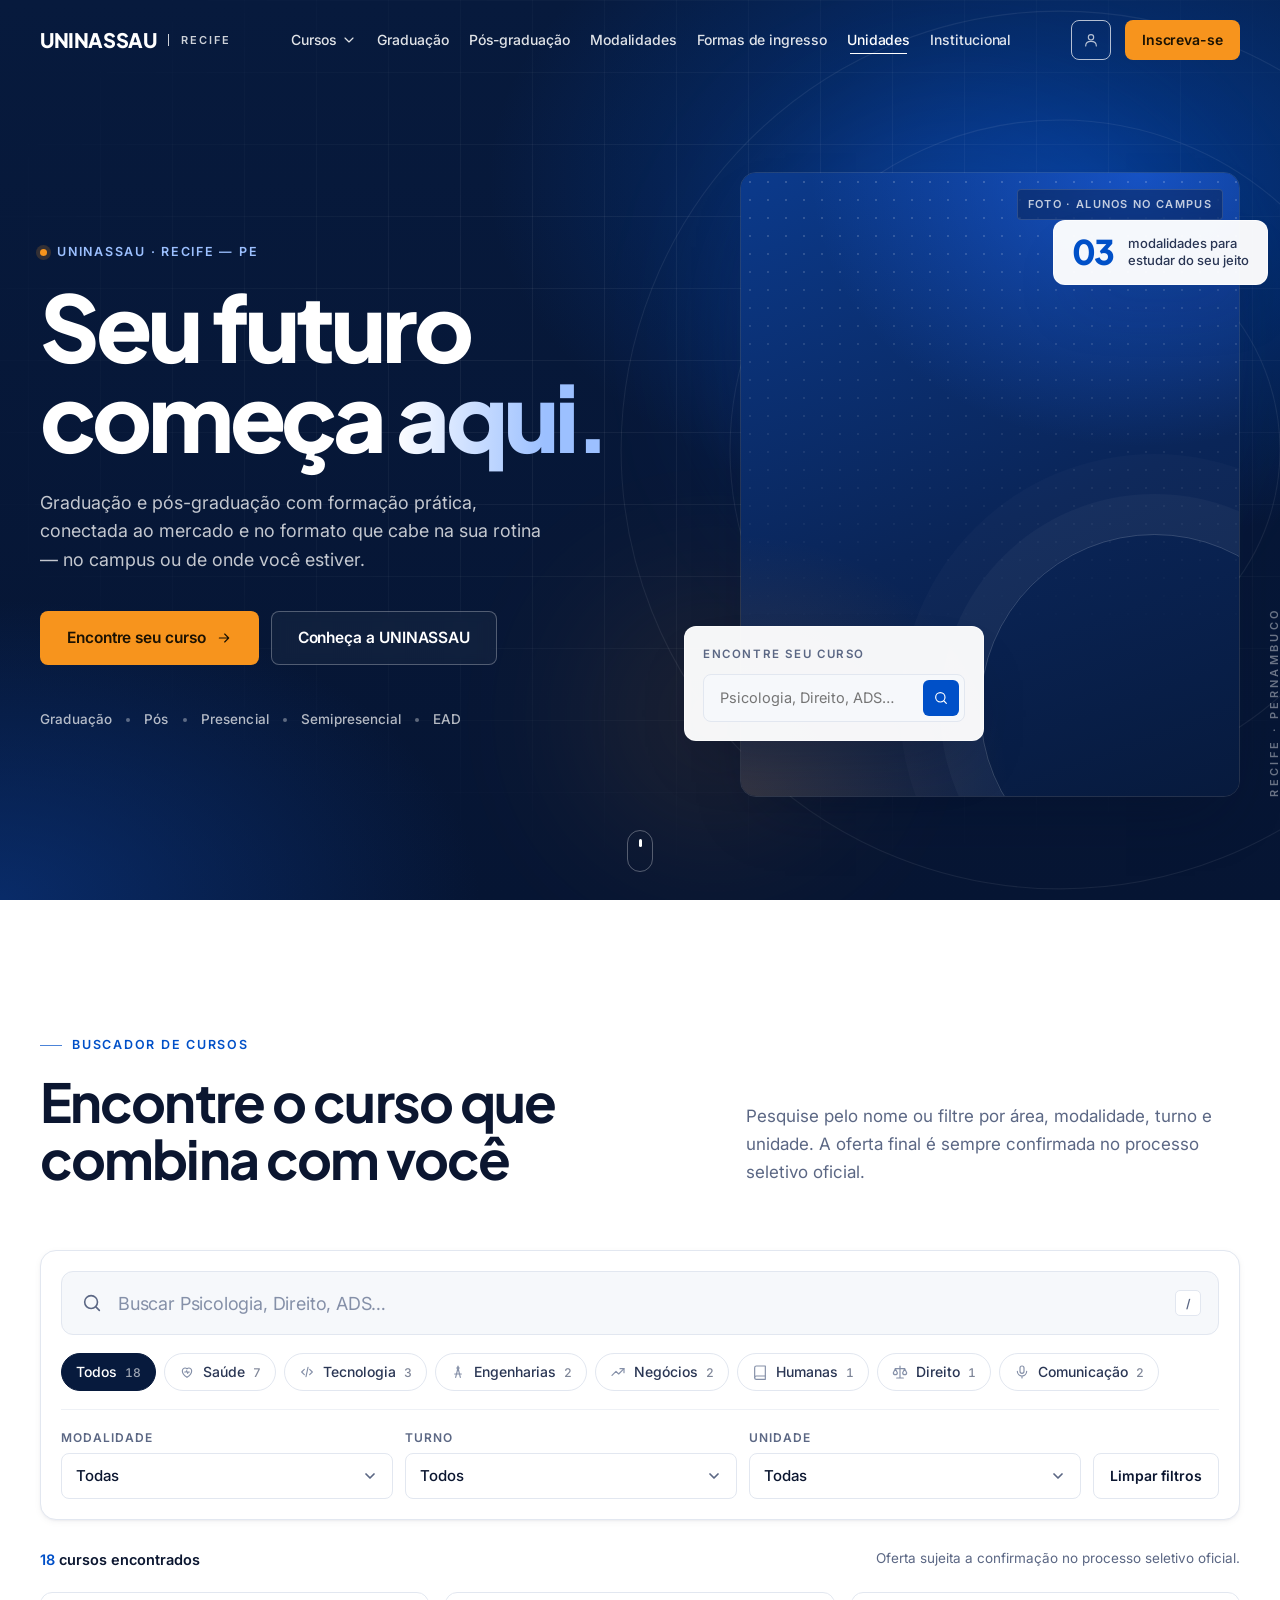
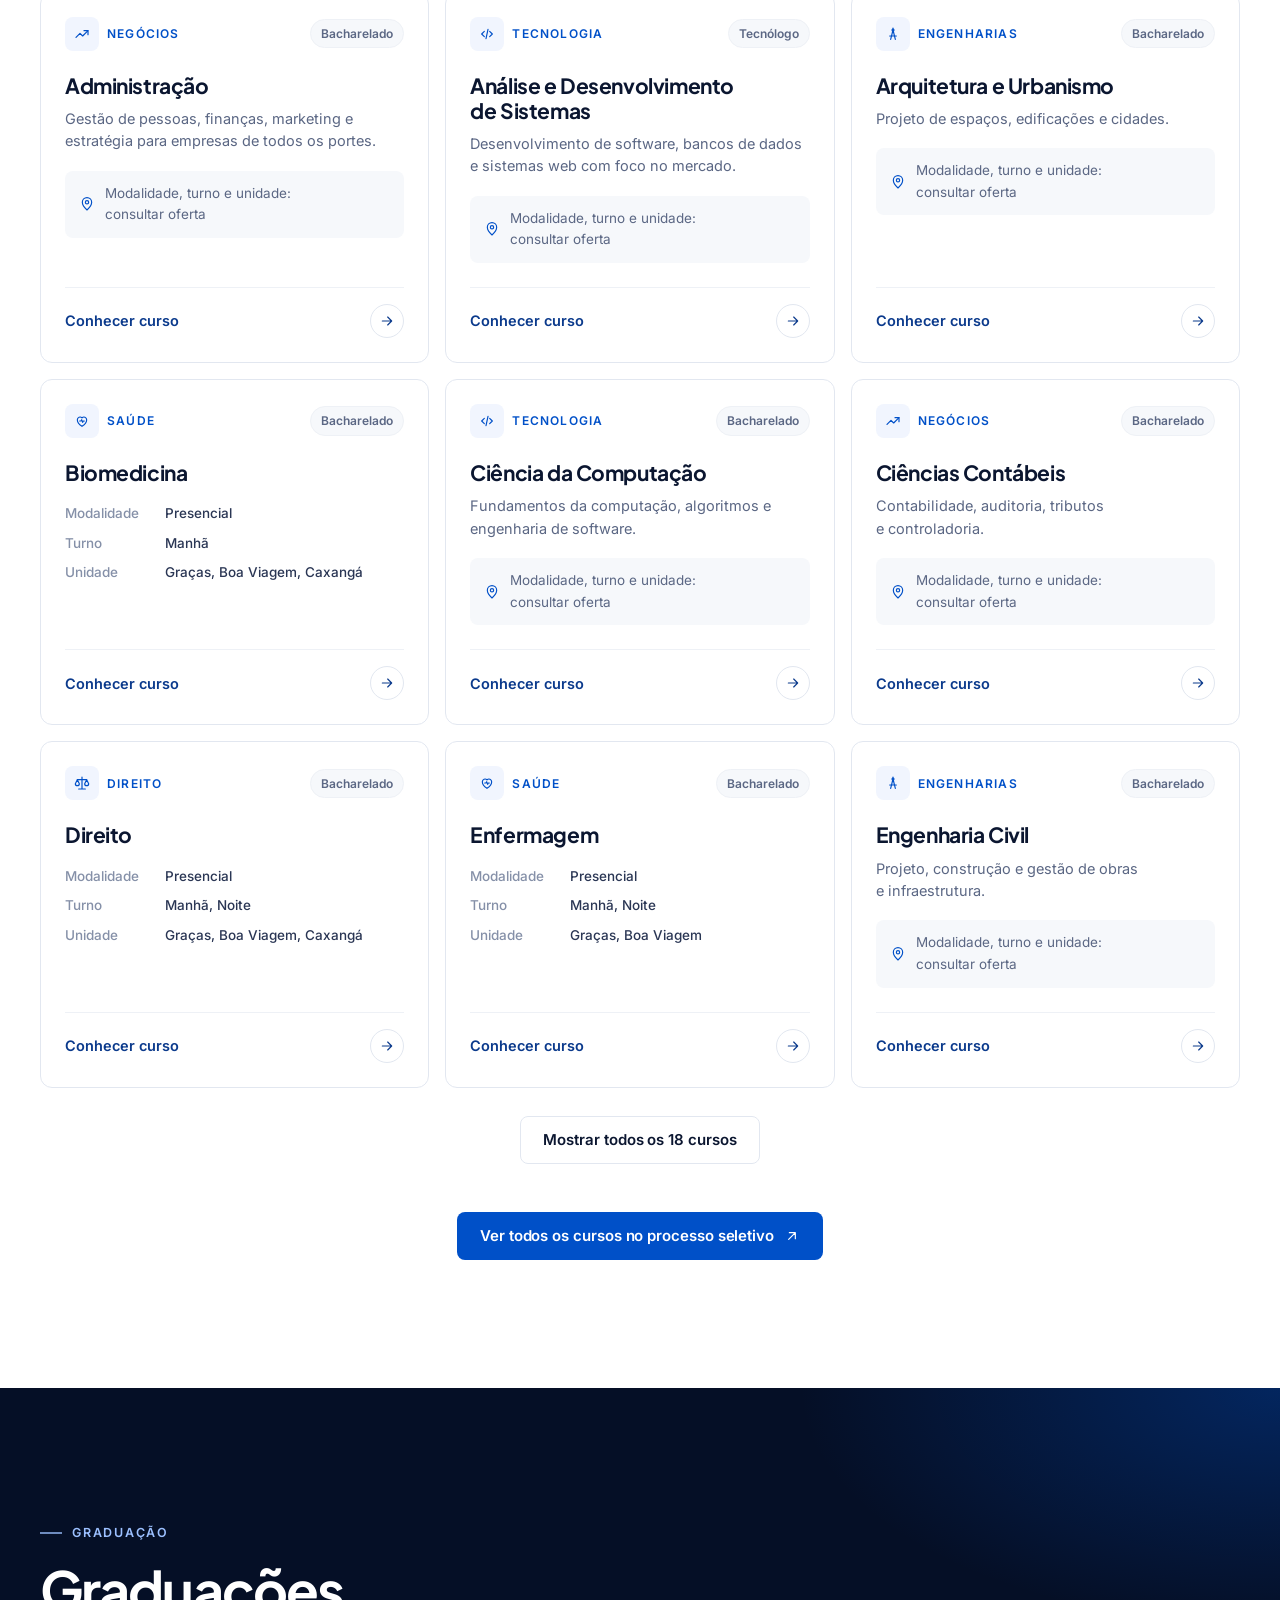
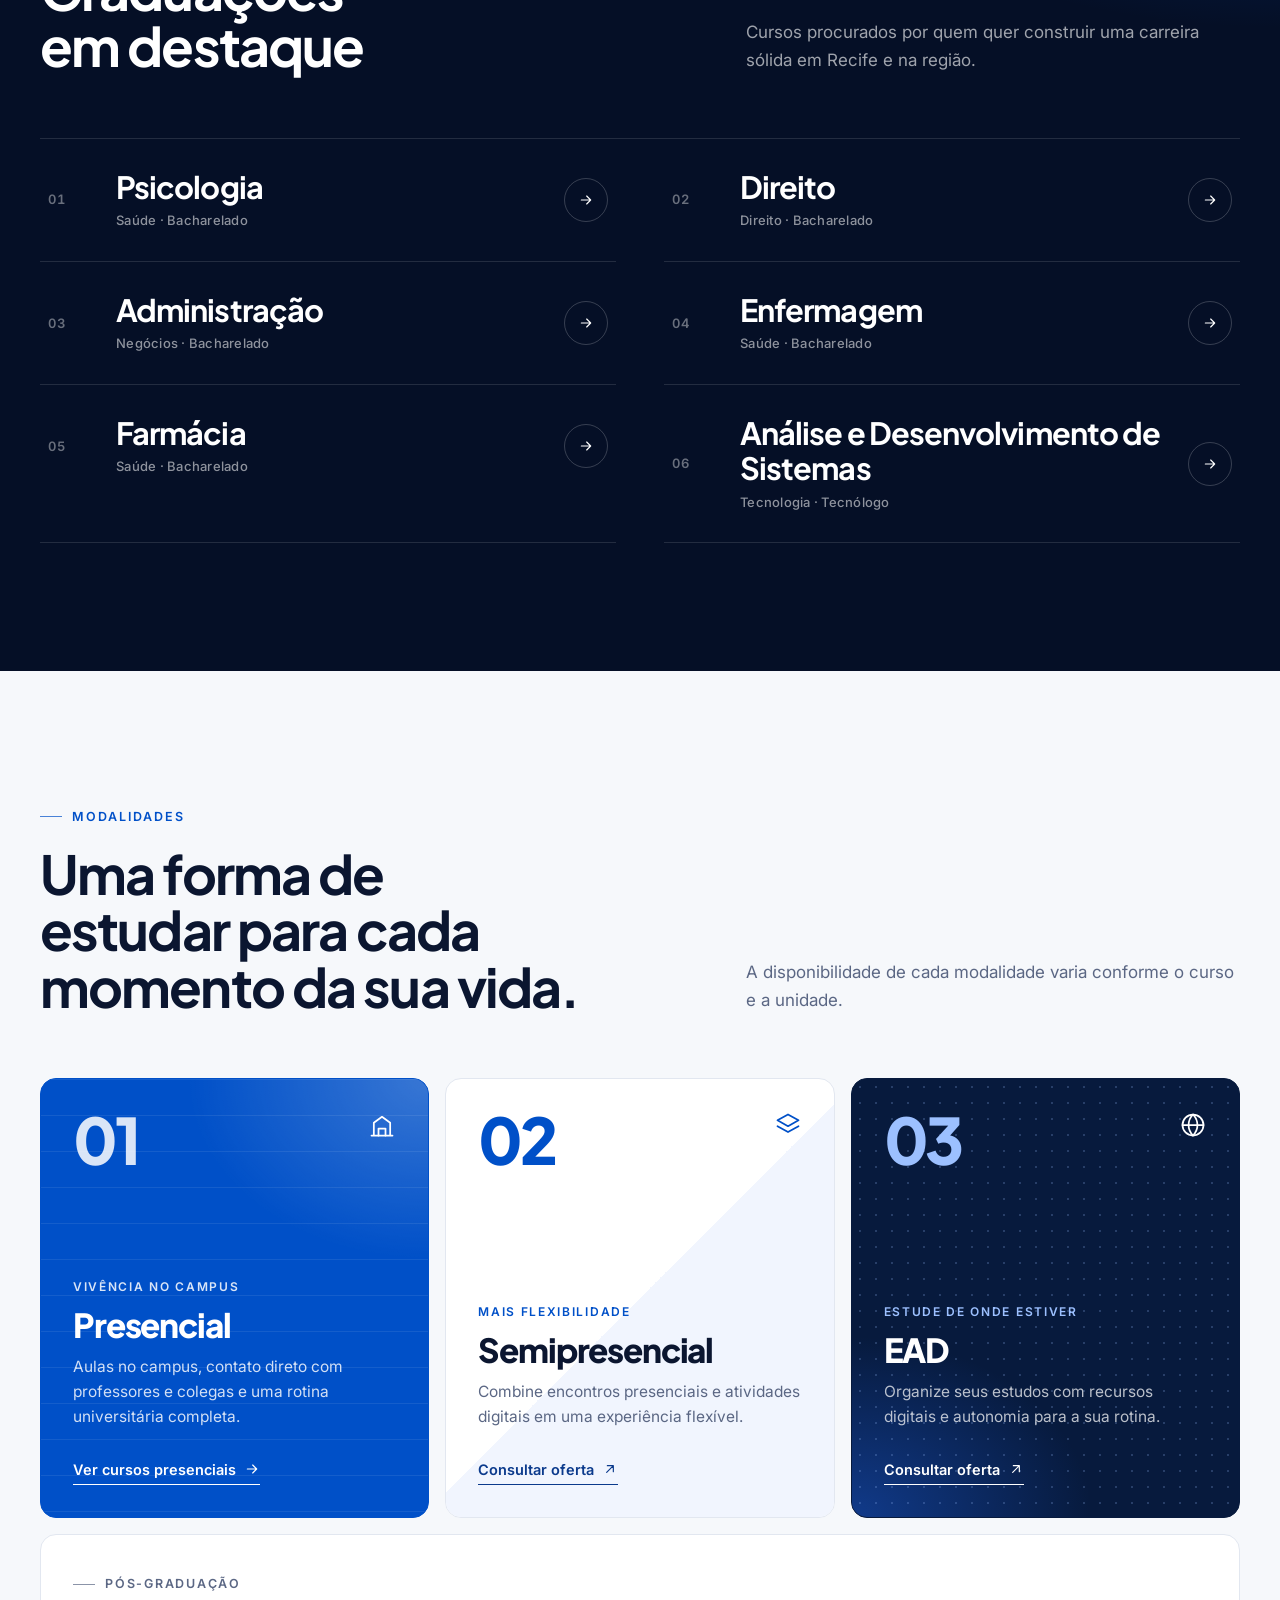
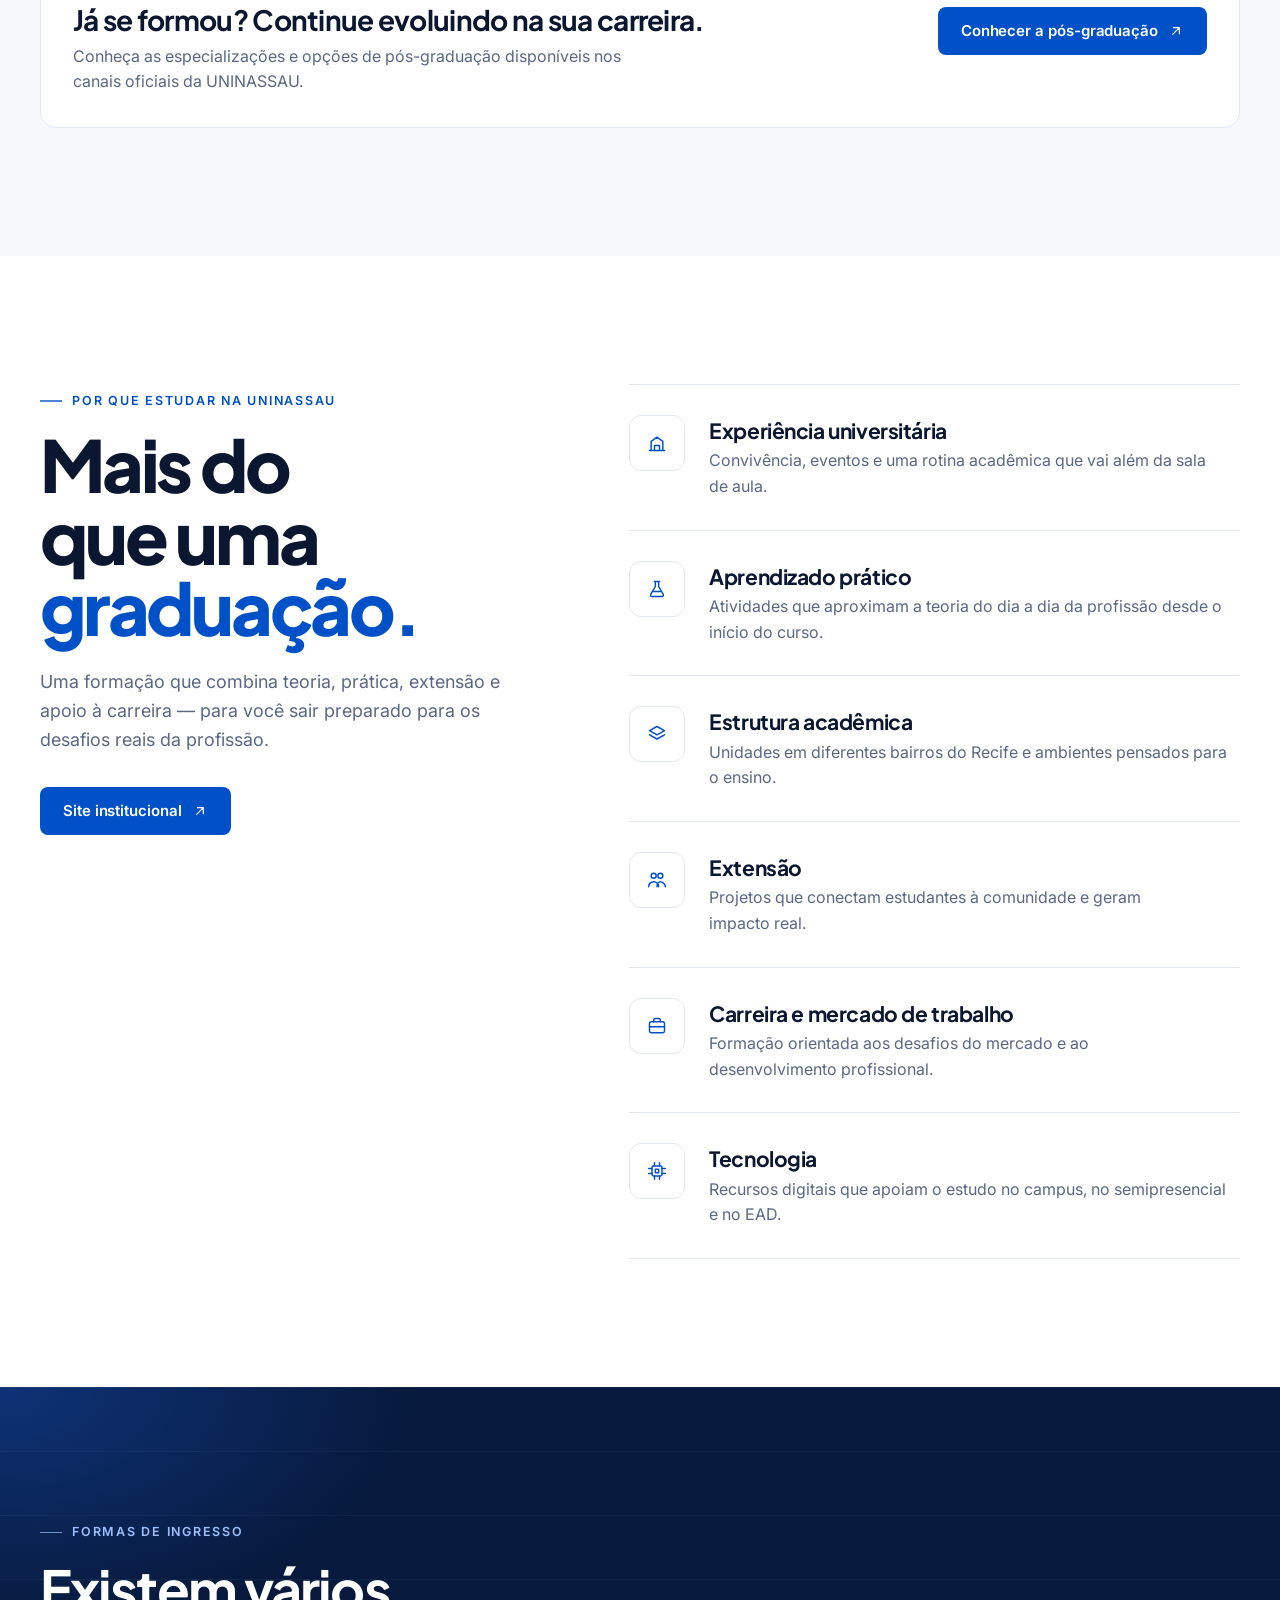
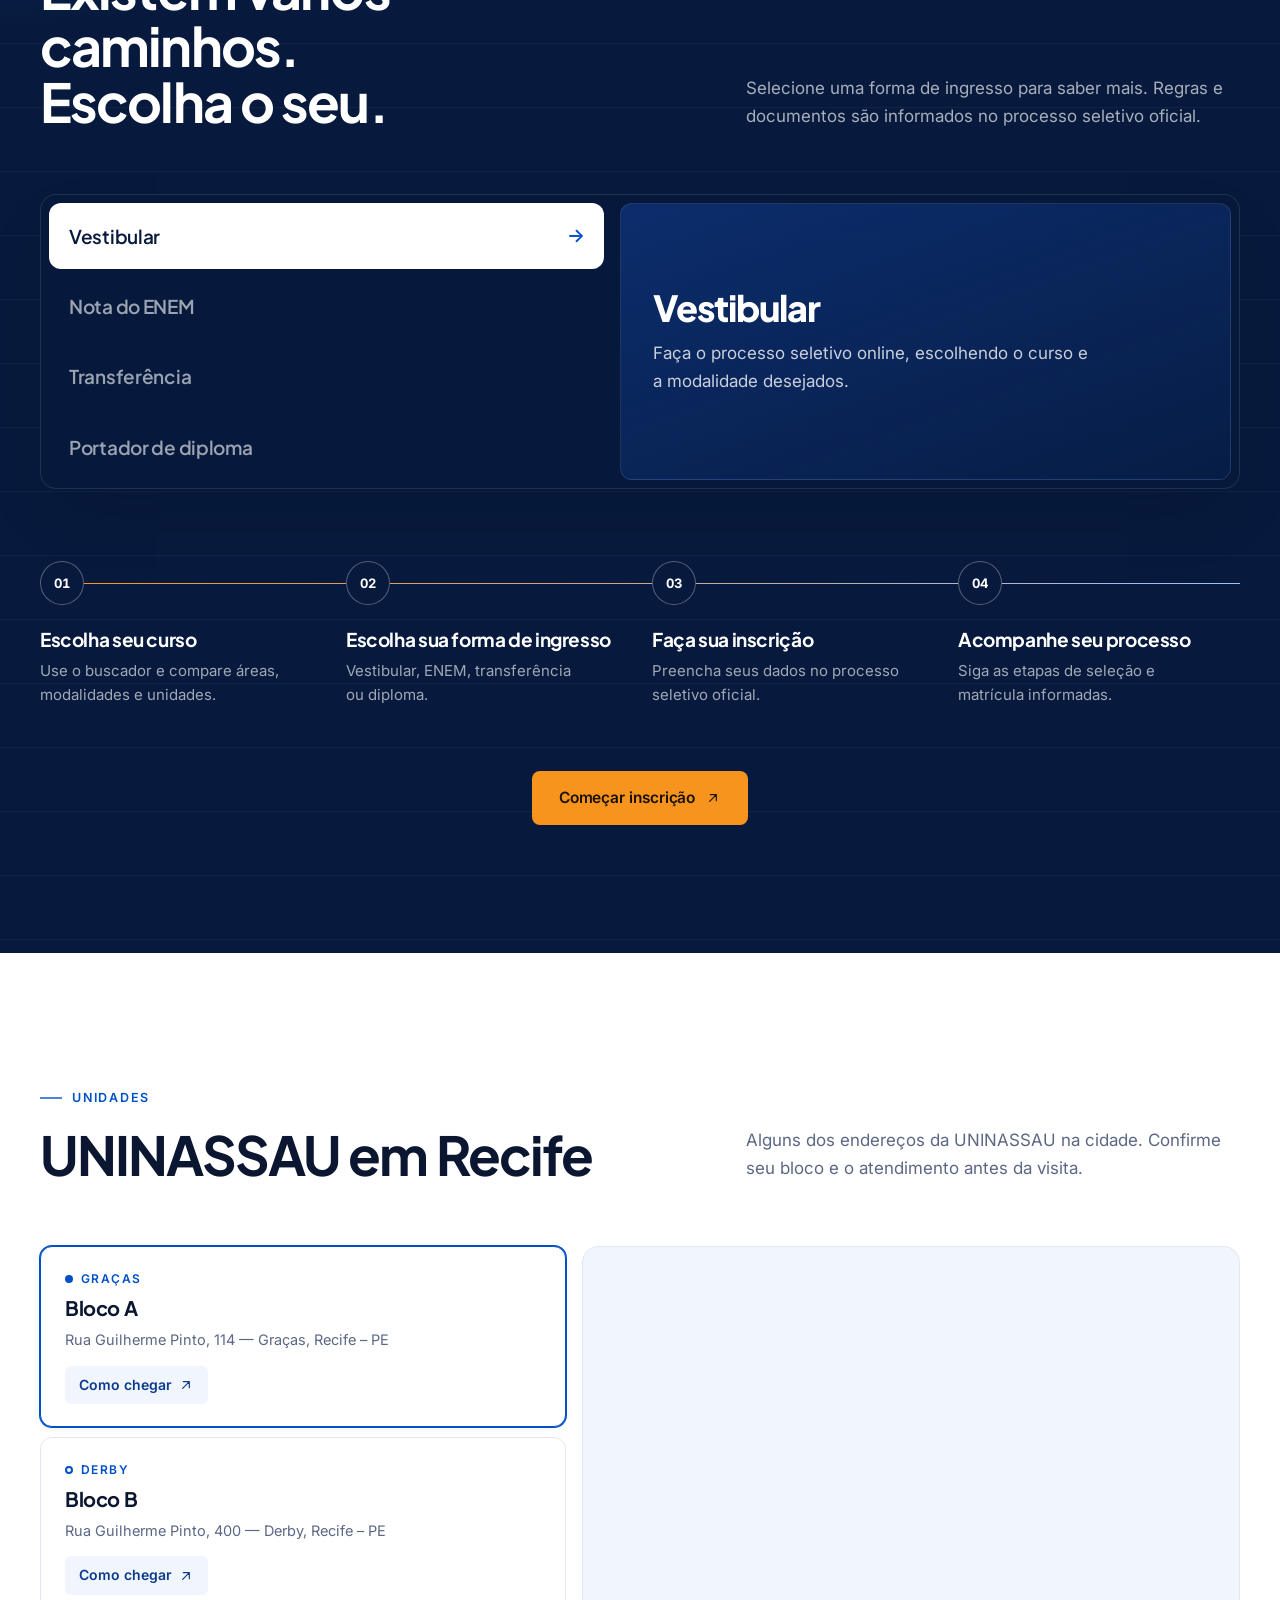
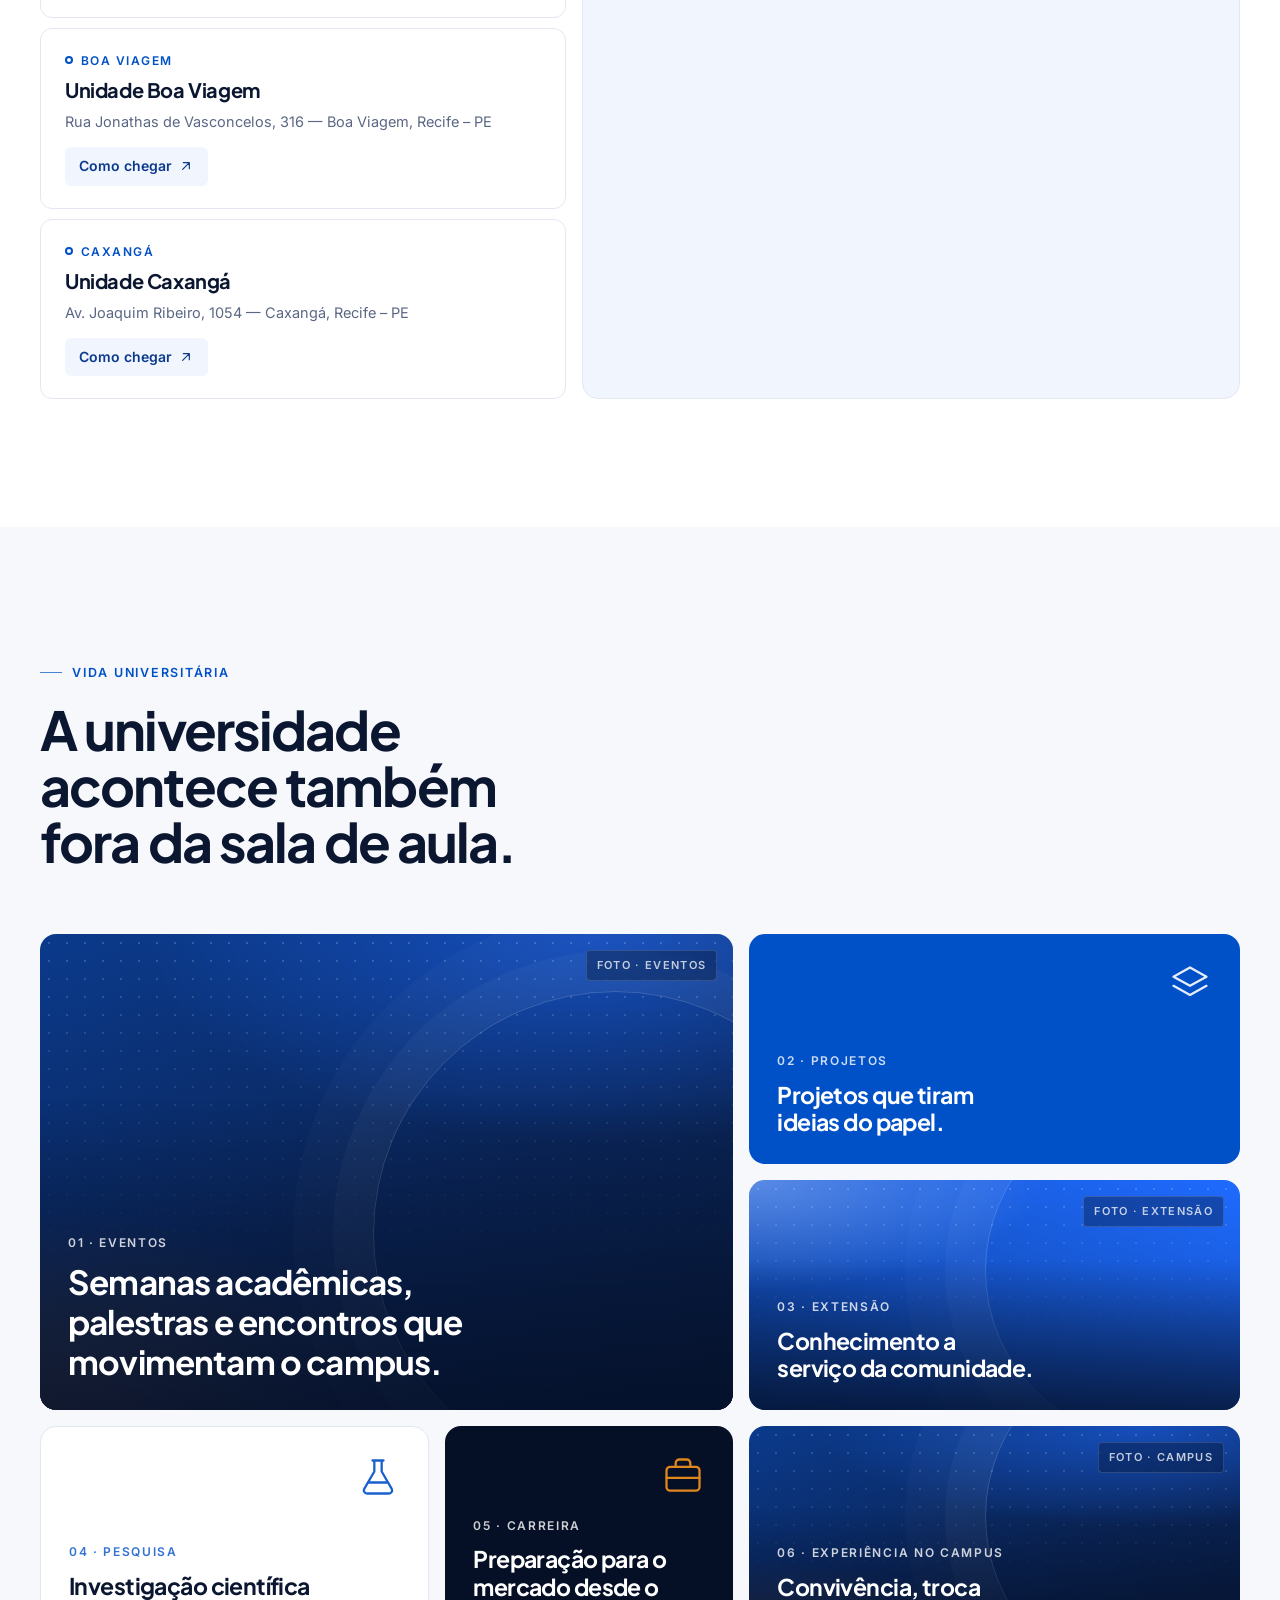
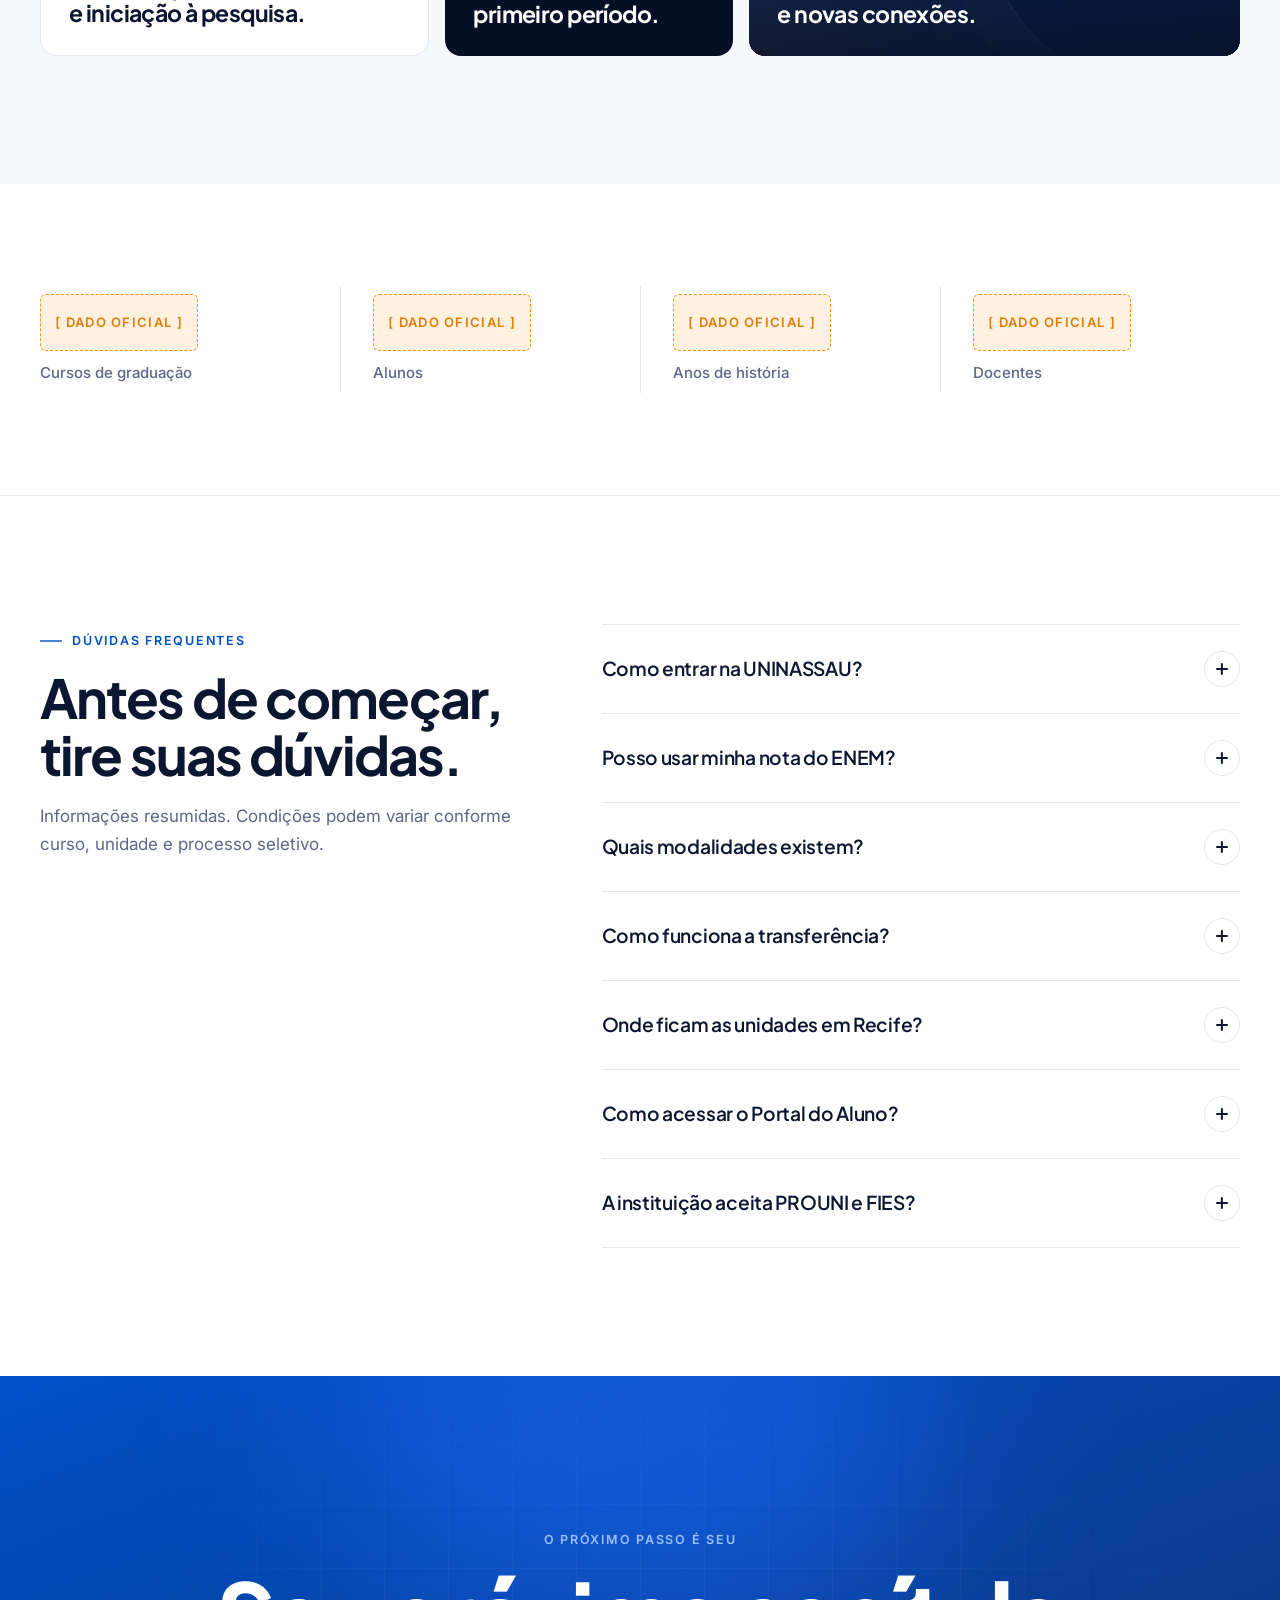
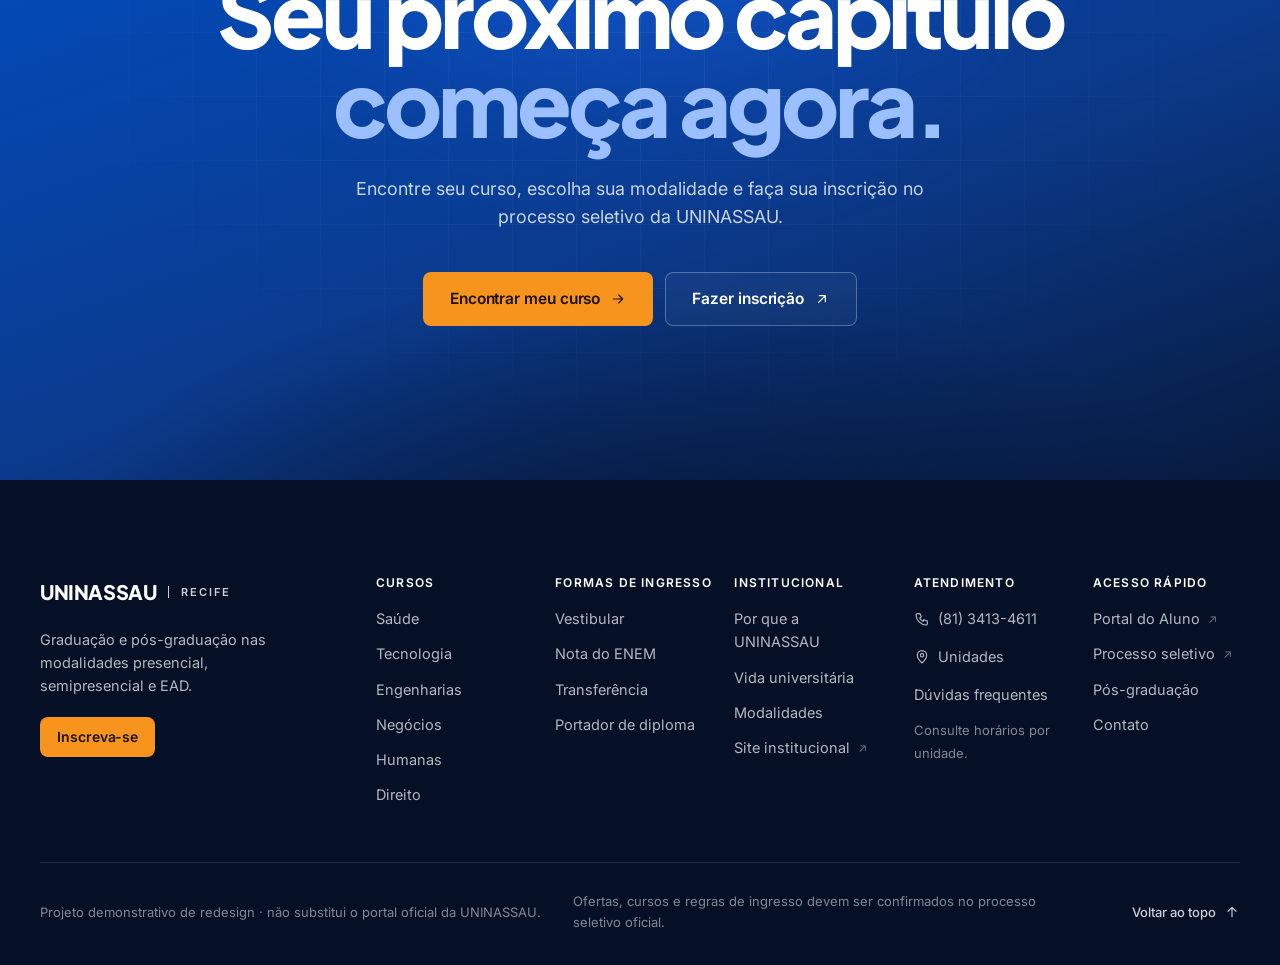
==== index.html @ d985bb57 "commit 1" ====
<!DOCTYPE html>
<html lang="pt-BR">
<head>
  <meta charset="UTF-8">
  <meta name="viewport" content="width=device-width, initial-scale=1">
  <title>UNINASSAU Recife | Graduação, Pós-graduação, Presencial, Semipresencial e EAD</title>
  <meta name="description" content="Encontre seu curso na UNINASSAU Recife: graduação e pós-graduação nas modalidades presencial, semipresencial e EAD. Conheça as formas de ingresso e as unidades na cidade.">
  <meta name="theme-color" content="#071a3d">
  <meta property="og:type" content="website">
  <meta property="og:locale" content="pt_BR">
  <meta property="og:title" content="UNINASSAU Recife | Seu futuro começa aqui">
  <meta property="og:description" content="Graduação e pós-graduação nas modalidades presencial, semipresencial e EAD em Recife.">
  <script>document.documentElement.classList.add('js');</script>
  <link rel="icon" href="https://logo.uninassau.edu.br/img/svg/favicon_uninassau.svg">
  <link rel="preconnect" href="https://fonts.googleapis.com">
  <link rel="preconnect" href="https://fonts.gstatic.com" crossorigin>
  <link href="https://fonts.googleapis.com/css2?family=Inter:wght@400;500;600;700&family=Plus+Jakarta+Sans:wght@500;600;700;800&display=swap" rel="stylesheet">
  <link rel="stylesheet" href="styles.css">
</head>
<body>

<!-- ============ ÍCONES (SVG sprite) ============ -->
<svg width="0" height="0" style="position:absolute" aria-hidden="true" focusable="false">
  <symbol id="i-search" viewBox="0 0 24 24"><circle cx="11" cy="11" r="7"/><path d="m20 20-3.5-3.5"/></symbol>
  <symbol id="i-arrow" viewBox="0 0 24 24"><path d="M5 12h14M13 6l6 6-6 6"/></symbol>
  <symbol id="i-arrow-up" viewBox="0 0 24 24"><path d="M7 17 17 7M8 7h9v9"/></symbol>
  <symbol id="i-chevron" viewBox="0 0 24 24"><path d="m6 9 6 6 6-6"/></symbol>
  <symbol id="i-close" viewBox="0 0 24 24"><path d="M6 6l12 12M18 6 6 18"/></symbol>
  <symbol id="i-user" viewBox="0 0 24 24"><circle cx="12" cy="8" r="4"/><path d="M4 21c0-4.4 3.6-7 8-7s8 2.6 8 7"/></symbol>
  <symbol id="i-pin" viewBox="0 0 24 24"><path d="M12 21s-7-6.2-7-11.5A7 7 0 0 1 19 9.5C19 14.8 12 21 12 21z"/><circle cx="12" cy="9.5" r="2.5"/></symbol>
  <symbol id="i-phone" viewBox="0 0 24 24"><path d="M5 4h4l2 5-2.5 1.5a11 11 0 0 0 5 5L15 13l5 2v4a2 2 0 0 1-2 2A16 16 0 0 1 3 6a2 2 0 0 1 2-2z"/></symbol>
  <symbol id="i-heart" viewBox="0 0 24 24"><path d="M12 20s-7-4.4-7-10a4 4 0 0 1 7-2.6A4 4 0 0 1 19 10c0 5.6-7 10-7 10z"/><path d="M8.5 12h2l1-2 1.5 4 1-2h1.5"/></symbol>
  <symbol id="i-code" viewBox="0 0 24 24"><path d="m8 8-4 4 4 4M16 8l4 4-4 4M13.5 5l-3 14"/></symbol>
  <symbol id="i-compass" viewBox="0 0 24 24"><path d="M12 3v3M8.5 20 12 6l3.5 14M7 15h10"/><circle cx="12" cy="6" r="1.5"/></symbol>
  <symbol id="i-trend" viewBox="0 0 24 24"><path d="M3 17l6-6 4 4 8-8"/><path d="M15 7h6v6"/></symbol>
  <symbol id="i-book" viewBox="0 0 24 24"><path d="M4 5.5A2.5 2.5 0 0 1 6.5 3H20v15H6.5A2.5 2.5 0 0 0 4 20.5z"/><path d="M4 20.5A2.5 2.5 0 0 0 6.5 23H20v-5"/></symbol>
  <symbol id="i-scale" viewBox="0 0 24 24"><path d="M12 3v18M7 21h10M5 7h14"/><path d="m5 7-3 6a3 3 0 0 0 6 0zM19 7l-3 6a3 3 0 0 0 6 0z"/></symbol>
  <symbol id="i-mic" viewBox="0 0 24 24"><rect x="9" y="3" width="6" height="11" rx="3"/><path d="M5 11a7 7 0 0 0 14 0M12 18v3"/></symbol>
  <symbol id="i-campus" viewBox="0 0 24 24"><path d="M3 21h18M5 21V10l7-5 7 5v11"/><path d="M9 21v-6h6v6"/></symbol>
  <symbol id="i-flask" viewBox="0 0 24 24"><path d="M9 3h6M10 3v6L4.5 18.5A1.7 1.7 0 0 0 6 21h12a1.7 1.7 0 0 0 1.5-2.5L14 9V3"/><path d="M7 15h10"/></symbol>
  <symbol id="i-layers" viewBox="0 0 24 24"><path d="m12 3 9 5-9 5-9-5z"/><path d="m3 13 9 5 9-5"/></symbol>
  <symbol id="i-hands" viewBox="0 0 24 24"><circle cx="8" cy="7" r="3"/><circle cx="16" cy="7" r="3"/><path d="M2 20c0-3.3 2.7-6 6-6s6 2.7 6 6M12 20c0-3.3 1.8-6 4-6s6 2.7 6 6"/></symbol>
  <symbol id="i-briefcase" viewBox="0 0 24 24"><rect x="3" y="7" width="18" height="13" rx="2"/><path d="M8 7V5a2 2 0 0 1 2-2h4a2 2 0 0 1 2 2v2M3 13h18"/></symbol>
  <symbol id="i-cpu" viewBox="0 0 24 24"><rect x="6" y="6" width="12" height="12" rx="2"/><path d="M10 10h4v4h-4zM9 2v4M15 2v4M9 18v4M15 18v4M2 9h4M2 15h4M18 9h4M18 15h4"/></symbol>
  <symbol id="i-globe" viewBox="0 0 24 24"><circle cx="12" cy="12" r="9"/><path d="M3 12h18M12 3c2.5 2.6 3.8 5.6 3.8 9s-1.3 6.4-3.8 9c-2.5-2.6-3.8-5.6-3.8-9S9.5 5.6 12 3z"/></symbol>
  <symbol id="i-check" viewBox="0 0 24 24"><path d="m5 12 5 5 9-10"/></symbol>
</svg>

<a class="skip-link" href="#conteudo">Pular para o conteúdo</a>

<!-- ============ HEADER ============ -->
<header class="site-header" id="topo" data-header>
  <div class="container header-bar">
    <a class="brand" href="#topo" aria-label="UNINASSAU Recife — página inicial">
      <img class="brand-logo" src="https://logo.uninassau.edu.br/img/svg/uninassau.svg" alt="UNINASSAU" width="150" height="34" data-logo>
      <span class="brand-fallback" aria-hidden="true">UNINASSAU</span>
      <span class="brand-city">Recife</span>
    </a>

    <nav class="main-nav" aria-label="Navegação principal">
      <ul class="nav-list">
        <li class="nav-item has-mega">
          <button class="nav-link" type="button" aria-expanded="false" aria-controls="megaCursos" data-mega-toggle>
            Cursos <svg class="ico ico-sm nav-caret"><use href="#i-chevron"/></svg>
          </button>
        </li>
        <li class="nav-item"><a class="nav-link" href="#destaques">Graduação</a></li>
        <li class="nav-item"><a class="nav-link" href="#pos-graduacao">Pós-graduação</a></li>
        <li class="nav-item"><a class="nav-link" href="#modalidades">Modalidades</a></li>
        <li class="nav-item"><a class="nav-link" href="#ingresso">Formas de ingresso</a></li>
        <li class="nav-item"><a class="nav-link" href="#unidades">Unidades</a></li>
        <li class="nav-item"><a class="nav-link" href="#institucional">Institucional</a></li>
      </ul>
    </nav>

    <div class="header-actions">
      <a class="portal-link" href="https://aluno.sereduc.com/" target="_blank" rel="noopener">
        <svg class="ico ico-sm"><use href="#i-user"/></svg><span>Portal do Aluno</span>
      </a>
      <a class="btn btn-accent btn-sm" href="https://vest.uninassau.edu.br/" target="_blank" rel="noopener">Inscreva-se</a>
      <button class="menu-toggle" type="button" aria-label="Abrir menu" aria-expanded="false" aria-controls="mobileMenu" data-menu-open>
        <span></span><span></span>
      </button>
    </div>
  </div>

  <!-- Mega menu: Cursos -->
  <div class="mega" id="megaCursos" hidden data-mega>
    <div class="container mega-inner">
      <div class="mega-side">
        <p class="eyebrow eyebrow-dark">Cursos de graduação</p>
        <form class="mega-search" role="search" data-search-redirect>
          <label class="sr-only" for="megaSearch">Qual curso você procura?</label>
          <svg class="ico"><use href="#i-search"/></svg>
          <input id="megaSearch" type="search" placeholder="Qual curso você procura?" autocomplete="off">
          <button type="submit" class="mega-search-btn" aria-label="Buscar curso"><svg class="ico ico-sm"><use href="#i-arrow"/></svg></button>
        </form>
        <ul class="mega-areas" role="tablist" aria-label="Áreas" data-mega-areas></ul>
      </div>
      <div class="mega-main">
        <div class="mega-panel" data-mega-panel aria-live="polite"></div>
      </div>
      <aside class="mega-feature">
        <span class="mega-feature-tag">Processo seletivo</span>
        <p class="mega-feature-title">Escolha seu curso e a forma de ingresso ideal para você.</p>
        <a class="btn btn-accent btn-sm" href="https://vest.uninassau.edu.br/" target="_blank" rel="noopener">Começar inscrição <svg class="ico ico-sm"><use href="#i-arrow-up"/></svg></a>
        <a class="mega-feature-link" href="#cursos" data-close-mega>Ver todos os cursos <svg class="ico ico-sm"><use href="#i-arrow"/></svg></a>
      </aside>
    </div>
  </div>
</header>

<!-- Menu mobile (drawer) -->
<div class="mobile-menu" id="mobileMenu" role="dialog" aria-modal="true" aria-label="Menu" hidden data-mobile-menu>
  <div class="mobile-menu-head">
    <span class="brand brand-on-dark">
      <img class="brand-logo" src="https://logo.uninassau.edu.br/img/svg/uninassau.svg" alt="UNINASSAU" width="130" height="30" data-logo>
      <span class="brand-fallback" aria-hidden="true">UNINASSAU</span>
      <span class="brand-city">Recife</span>
    </span>
    <button class="icon-btn" type="button" aria-label="Fechar menu" data-menu-close><svg class="ico"><use href="#i-close"/></svg></button>
  </div>
  <div class="mobile-menu-body">
    <form class="mobile-search" role="search" data-search-redirect>
      <label class="sr-only" for="mobileSearch">Qual curso você procura?</label>
      <svg class="ico"><use href="#i-search"/></svg>
      <input id="mobileSearch" type="search" placeholder="Qual curso você procura?" autocomplete="off">
    </form>
    <details class="mobile-group">
      <summary>Cursos por área <svg class="ico ico-sm"><use href="#i-chevron"/></svg></summary>
      <ul class="mobile-areas" data-mobile-areas></ul>
    </details>
    <nav aria-label="Navegação mobile">
      <ul class="mobile-links">
        <li><a href="#destaques">Graduação</a></li>
        <li><a href="#pos-graduacao">Pós-graduação</a></li>
        <li><a href="#modalidades">Modalidades</a></li>
        <li><a href="#ingresso">Formas de ingresso</a></li>
        <li><a href="#unidades">Unidades</a></li>
        <li><a href="#institucional">Institucional</a></li>
        <li><a href="#faq">Dúvidas frequentes</a></li>
      </ul>
    </nav>
  </div>
  <div class="mobile-menu-foot">
    <a class="btn btn-accent btn-block" href="https://vest.uninassau.edu.br/" target="_blank" rel="noopener">Inscreva-se</a>
    <a class="btn btn-outline-light btn-block" href="https://aluno.sereduc.com/" target="_blank" rel="noopener"><svg class="ico ico-sm"><use href="#i-user"/></svg> Portal do Aluno</a>
  </div>
</div>
<div class="scrim" hidden data-scrim></div>

<main id="conteudo">

  <!-- ============ HERO ============ -->
  <section class="hero" aria-labelledby="hero-title">
    <div class="hero-bg" aria-hidden="true">
      <div class="hero-grid-lines"></div>
      <div class="hero-glow hero-glow-a"></div>
      <div class="hero-glow hero-glow-b"></div>
      <svg class="hero-arcs" viewBox="0 0 800 800" fill="none">
        <circle cx="400" cy="400" r="399" />
        <circle cx="400" cy="400" r="300" />
        <circle cx="400" cy="400" r="200" />
      </svg>
    </div>

    <div class="container hero-layout">
      <div class="hero-copy">
        <p class="eyebrow eyebrow-light reveal"><span class="dot"></span> UNINASSAU · Recife — PE</p>
        <h1 class="hero-title reveal" id="hero-title">
          <span class="line">Seu futuro</span>
          <span class="line">começa <em>aqui.</em></span>
        </h1>
        <p class="hero-sub reveal">Graduação e pós-graduação com formação prática, conectada ao mercado e no formato que cabe na sua rotina — no campus ou de onde você estiver.</p>
        <div class="hero-ctas reveal">
          <a class="btn btn-accent btn-lg" href="#cursos">Encontre seu curso <svg class="ico ico-sm"><use href="#i-arrow"/></svg></a>
          <a class="btn btn-outline-light btn-lg" href="#institucional">Conheça a UNINASSAU</a>
        </div>
        <ul class="hero-modes reveal" aria-label="Níveis e modalidades">
          <li>Graduação</li><li>Pós</li><li>Presencial</li><li>Semipresencial</li><li>EAD</li>
        </ul>
      </div>

      <div class="hero-visual reveal" aria-hidden="false">
        <figure class="hero-photo">
          <!--
            SUBSTITUIR POR FOTOGRAFIA REAL (alunos/campus):
            <img src="img/hero-campus.jpg" alt="Alunos da UNINASSAU no campus Recife" width="880" height="1100" fetchpriority="high">
            Remova a div .photo-placeholder ao inserir a imagem.
          -->
          <div class="photo-placeholder photo-placeholder-hero" role="img" aria-label="Espaço reservado para fotografia de alunos no campus">
            <span class="ph-tag">Foto · alunos no campus</span>
          </div>
          <figcaption class="sr-only">Espaço reservado para fotografia institucional.</figcaption>
        </figure>

        <div class="float-card float-search">
          <p class="float-label">Encontre seu curso</p>
          <form class="float-form" role="search" data-search-redirect>
            <label class="sr-only" for="heroSearch">Qual curso você procura?</label>
            <input id="heroSearch" type="search" placeholder="Psicologia, Direito, ADS…" autocomplete="off">
            <button type="submit" aria-label="Buscar"><svg class="ico ico-sm"><use href="#i-search"/></svg></button>
          </form>
        </div>

        <div class="float-card float-modes">
          <span class="float-num">03</span>
          <span class="float-txt">modalidades para<br>estudar do seu jeito</span>
        </div>

        <span class="hero-vertical">RECIFE · PERNAMBUCO</span>
      </div>
    </div>

    <a class="scroll-cue" href="#cursos" aria-label="Rolar para o buscador de cursos"><span></span></a>
  </section>

  <!-- ============ BUSCADOR DE CURSOS ============ -->
  <section class="section finder" id="cursos" aria-labelledby="finder-title">
    <div class="container">
      <header class="section-head">
        <div>
          <p class="eyebrow reveal">Buscador de cursos</p>
          <h2 class="section-title reveal" id="finder-title">Encontre o curso que combina com você</h2>
        </div>
        <p class="section-lead reveal">Pesquise pelo nome ou filtre por área, modalidade, turno e unidade. A oferta final é sempre confirmada no processo seletivo oficial.</p>
      </header>

      <div class="finder-panel reveal">
        <div class="finder-search">
          <svg class="ico"><use href="#i-search"/></svg>
          <label class="sr-only" for="courseSearch">Qual curso você procura?</label>
          <input id="courseSearch" type="search" placeholder="Buscar Psicologia, Direito, ADS…" autocomplete="off" data-course-search>
          <kbd class="finder-kbd" aria-hidden="true">/</kbd>
        </div>

        <div class="finder-chips" role="group" aria-label="Filtrar por área" data-area-chips></div>

        <button class="finder-toggle" type="button" aria-expanded="false" aria-controls="finderSelects" data-filters-toggle>
          <span>Mais filtros</span><span class="finder-toggle-count" data-active-count hidden></span><svg class="ico ico-sm"><use href="#i-chevron"/></svg>
        </button>
        <div class="finder-selects" id="finderSelects">
          <div class="select-wrap">
            <label for="fModalidade">Modalidade</label>
            <select id="fModalidade" data-filter="modalidades"><option value="">Todas</option></select>
          </div>
          <div class="select-wrap">
            <label for="fTurno">Turno</label>
            <select id="fTurno" data-filter="turnos"><option value="">Todos</option></select>
          </div>
          <div class="select-wrap">
            <label for="fUnidade">Unidade</label>
            <select id="fUnidade" data-filter="unidades"><option value="">Todas</option></select>
          </div>
          <button class="btn btn-ghost btn-sm finder-clear" type="button" data-clear-filters>Limpar filtros</button>
        </div>
      </div>

      <div class="finder-status">
        <p class="finder-count" aria-live="polite" data-result-count></p>
        <p class="finder-note" data-result-note></p>
      </div>

      <div class="course-grid" data-course-grid></div>

      <div class="finder-empty" hidden data-empty>
        <p class="finder-empty-title">Nenhum curso encontrado com esses filtros.</p>
        <p>Tente outro termo ou consulte a oferta completa no processo seletivo.</p>
        <div class="finder-empty-actions">
          <button class="btn btn-ghost btn-sm" type="button" data-clear-filters>Limpar filtros</button>
          <a class="btn btn-primary btn-sm" href="https://vest.uninassau.edu.br/" target="_blank" rel="noopener">Ver oferta oficial <svg class="ico ico-sm"><use href="#i-arrow-up"/></svg></a>
        </div>
      </div>

      <div class="finder-more" hidden data-show-more-wrap>
        <button class="btn btn-ghost" type="button" data-show-more>Mostrar todos os cursos</button>
      </div>

      <div class="finder-foot">
        <a class="btn btn-primary" href="https://vest.uninassau.edu.br/" target="_blank" rel="noopener">Ver todos os cursos no processo seletivo <svg class="ico ico-sm"><use href="#i-arrow-up"/></svg></a>
      </div>
    </div>
  </section>

  <!-- ============ GRADUAÇÕES EM DESTAQUE ============ -->
  <section class="section featured" id="destaques" aria-labelledby="featured-title">
    <div class="container">
      <header class="section-head">
        <div>
          <p class="eyebrow eyebrow-light reveal">Graduação</p>
          <h2 class="section-title reveal" id="featured-title">Graduações em destaque</h2>
        </div>
        <p class="section-lead reveal">Cursos procurados por quem quer construir uma carreira sólida em Recife e na região.</p>
      </header>
      <ol class="featured-list" data-featured></ol>
    </div>
  </section>

  <!-- ============ MODALIDADES ============ -->
  <section class="section modes" id="modalidades" aria-labelledby="modes-title">
    <div class="container">
      <header class="section-head">
        <div>
          <p class="eyebrow reveal">Modalidades</p>
          <h2 class="section-title reveal" id="modes-title">Uma forma de estudar para cada momento da sua vida.</h2>
        </div>
        <p class="section-lead reveal">A disponibilidade de cada modalidade varia conforme o curso e a unidade.</p>
      </header>

      <div class="modes-grid">
        <article class="mode-card mode-presencial reveal">
          <div class="mode-top"><span class="mode-num">01</span><svg class="ico ico-lg"><use href="#i-campus"/></svg></div>
          <div class="mode-pattern" aria-hidden="true"></div>
          <p class="mode-kicker">Vivência no campus</p>
          <h3 class="mode-title">Presencial</h3>
          <p class="mode-text">Aulas no campus, contato direto com professores e colegas e uma rotina universitária completa.</p>
          <a class="mode-link" href="#cursos" data-set-modalidade="Presencial">Ver cursos presenciais <svg class="ico ico-sm"><use href="#i-arrow"/></svg></a>
        </article>
        <article class="mode-card mode-semi reveal">
          <div class="mode-top"><span class="mode-num">02</span><svg class="ico ico-lg"><use href="#i-layers"/></svg></div>
          <div class="mode-pattern" aria-hidden="true"></div>
          <p class="mode-kicker">Mais flexibilidade</p>
          <h3 class="mode-title">Semipresencial</h3>
          <p class="mode-text">Combine encontros presenciais e atividades digitais em uma experiência flexível.</p>
          <a class="mode-link" href="https://vest.uninassau.edu.br/" target="_blank" rel="noopener">Consultar oferta <svg class="ico ico-sm"><use href="#i-arrow-up"/></svg></a>
        </article>
        <article class="mode-card mode-ead reveal">
          <div class="mode-top"><span class="mode-num">03</span><svg class="ico ico-lg"><use href="#i-globe"/></svg></div>
          <div class="mode-pattern" aria-hidden="true"></div>
          <p class="mode-kicker">Estude de onde estiver</p>
          <h3 class="mode-title">EAD</h3>
          <p class="mode-text">Organize seus estudos com recursos digitais e autonomia para a sua rotina.</p>
          <a class="mode-link" href="https://vest.uninassau.edu.br/" target="_blank" rel="noopener">Consultar oferta <svg class="ico ico-sm"><use href="#i-arrow-up"/></svg></a>
        </article>
      </div>

      <div class="pos-band reveal" id="pos-graduacao">
        <div class="pos-band-copy">
          <p class="eyebrow">Pós-graduação</p>
          <h3>Já se formou? Continue evoluindo na sua carreira.</h3>
          <p>Conheça as especializações e opções de pós-graduação disponíveis nos canais oficiais da UNINASSAU.</p>
        </div>
        <a class="btn btn-primary" href="https://www.uninassau.edu.br/" target="_blank" rel="noopener">Conhecer a pós-graduação <svg class="ico ico-sm"><use href="#i-arrow-up"/></svg></a>
      </div>
    </div>
  </section>

  <!-- ============ POR QUE A UNINASSAU ============ -->
  <section class="section why" id="institucional" aria-labelledby="why-title">
    <div class="container why-layout">
      <div class="why-intro">
        <p class="eyebrow reveal">Por que estudar na UNINASSAU</p>
        <h2 class="why-title reveal" id="why-title">Mais do que uma <span>graduação.</span></h2>
        <p class="why-lead reveal">Uma formação que combina teoria, prática, extensão e apoio à carreira — para você sair preparado para os desafios reais da profissão.</p>
        <a class="btn btn-primary reveal" href="https://www.uninassau.edu.br/" target="_blank" rel="noopener">Site institucional <svg class="ico ico-sm"><use href="#i-arrow-up"/></svg></a>
      </div>

      <ol class="why-list">
        <li class="why-item reveal">
          <span class="why-icon"><svg class="ico"><use href="#i-campus"/></svg></span>
          <div><h3>Experiência universitária</h3><p>Convivência, eventos e uma rotina acadêmica que vai além da sala de aula.</p></div>
        </li>
        <li class="why-item reveal">
          <span class="why-icon"><svg class="ico"><use href="#i-flask"/></svg></span>
          <div><h3>Aprendizado prático</h3><p>Atividades que aproximam a teoria do dia a dia da profissão desde o início do curso.</p></div>
        </li>
        <li class="why-item reveal">
          <span class="why-icon"><svg class="ico"><use href="#i-layers"/></svg></span>
          <div><h3>Estrutura acadêmica</h3><p>Unidades em diferentes bairros do Recife e ambientes pensados para o ensino.</p></div>
        </li>
        <li class="why-item reveal">
          <span class="why-icon"><svg class="ico"><use href="#i-hands"/></svg></span>
          <div><h3>Extensão</h3><p>Projetos que conectam estudantes à comunidade e geram impacto real.</p></div>
        </li>
        <li class="why-item reveal">
          <span class="why-icon"><svg class="ico"><use href="#i-briefcase"/></svg></span>
          <div><h3>Carreira e mercado de trabalho</h3><p>Formação orientada aos desafios do mercado e ao desenvolvimento profissional.</p></div>
        </li>
        <li class="why-item reveal">
          <span class="why-icon"><svg class="ico"><use href="#i-cpu"/></svg></span>
          <div><h3>Tecnologia</h3><p>Recursos digitais que apoiam o estudo no campus, no semipresencial e no EAD.</p></div>
        </li>
      </ol>
    </div>
  </section>

  <!-- ============ FORMAS DE INGRESSO ============ -->
  <section class="section admission" id="ingresso" aria-labelledby="adm-title">
    <div class="container">
      <header class="section-head">
        <div>
          <p class="eyebrow eyebrow-light reveal">Formas de ingresso</p>
          <h2 class="section-title reveal" id="adm-title">Existem vários caminhos. Escolha o seu.</h2>
        </div>
        <p class="section-lead reveal">Selecione uma forma de ingresso para saber mais. Regras e documentos são informados no processo seletivo oficial.</p>
      </header>

      <div class="adm-tabs reveal">
        <div class="adm-tablist" role="tablist" aria-label="Formas de ingresso">
          <button class="adm-tab" role="tab" id="tab-vest" aria-controls="panel-vest" aria-selected="true">Vestibular</button>
          <button class="adm-tab" role="tab" id="tab-enem" aria-controls="panel-enem" aria-selected="false" tabindex="-1">Nota do ENEM</button>
          <button class="adm-tab" role="tab" id="tab-transf" aria-controls="panel-transf" aria-selected="false" tabindex="-1">Transferência</button>
          <button class="adm-tab" role="tab" id="tab-diploma" aria-controls="panel-diploma" aria-selected="false" tabindex="-1">Portador de diploma</button>
        </div>
        <div class="adm-panels">
          <div class="adm-panel" role="tabpanel" id="panel-vest" aria-labelledby="tab-vest" tabindex="0">
            <h3>Vestibular</h3><p>Faça o processo seletivo online, escolhendo o curso e a modalidade desejados.</p>
          </div>
          <div class="adm-panel" role="tabpanel" id="panel-enem" aria-labelledby="tab-enem" tabindex="0" hidden>
            <h3>Nota do ENEM</h3><p>Use uma das notas do ENEM aceitas pela instituição para ingressar na graduação.</p>
          </div>
          <div class="adm-panel" role="tabpanel" id="panel-transf" aria-labelledby="tab-transf" tabindex="0" hidden>
            <h3>Transferência</h3><p>Já estuda em outra instituição? Continue sua graduação na UNINASSAU com a análise do seu histórico.</p>
          </div>
          <div class="adm-panel" role="tabpanel" id="panel-diploma" aria-labelledby="tab-diploma" tabindex="0" hidden>
            <h3>Portador de diploma</h3><p>Use sua formação superior concluída para iniciar uma nova graduação.</p>
          </div>
        </div>
      </div>

      <ol class="journey" data-journey>
        <li class="journey-step reveal"><span class="journey-num">01</span><h3>Escolha seu curso</h3><p>Use o buscador e compare áreas, modalidades e unidades.</p></li>
        <li class="journey-step reveal"><span class="journey-num">02</span><h3>Escolha sua forma de ingresso</h3><p>Vestibular, ENEM, transferência ou diploma.</p></li>
        <li class="journey-step reveal"><span class="journey-num">03</span><h3>Faça sua inscrição</h3><p>Preencha seus dados no processo seletivo oficial.</p></li>
        <li class="journey-step reveal"><span class="journey-num">04</span><h3>Acompanhe seu processo</h3><p>Siga as etapas de seleção e matrícula informadas.</p></li>
      </ol>

      <div class="adm-cta reveal">
        <a class="btn btn-accent btn-lg" href="https://vest.uninassau.edu.br/" target="_blank" rel="noopener">Começar inscrição <svg class="ico ico-sm"><use href="#i-arrow-up"/></svg></a>
      </div>
    </div>
  </section>

  <!-- ============ UNIDADES ============ -->
  <section class="section units" id="unidades" aria-labelledby="units-title">
    <div class="container">
      <header class="section-head">
        <div>
          <p class="eyebrow reveal">Unidades</p>
          <h2 class="section-title reveal" id="units-title">UNINASSAU em Recife</h2>
        </div>
        <p class="section-lead reveal">Alguns dos endereços da UNINASSAU na cidade. Confirme seu bloco e o atendimento antes da visita.</p>
      </header>

      <div class="units-layout">
        <ul class="unit-list" data-unit-list>
          <li>
            <article class="unit-card is-active reveal" data-query="UNINASSAU Rua Guilherme Pinto 114 Graças Recife">
              <button class="unit-select" type="button" aria-pressed="true">
                <span class="unit-hood">Graças</span>
                <span class="unit-name">Bloco A</span>
                <span class="unit-addr">Rua Guilherme Pinto, 114 — Graças, Recife – PE</span>
              </button>
              <a class="unit-route" href="https://www.google.com/maps/dir/?api=1&amp;destination=UNINASSAU+Rua+Guilherme+Pinto+114+Recife" target="_blank" rel="noopener">Como chegar <svg class="ico ico-sm"><use href="#i-arrow-up"/></svg></a>
            </article>
          </li>
          <li>
            <article class="unit-card reveal" data-query="UNINASSAU Rua Guilherme Pinto 400 Derby Recife">
              <button class="unit-select" type="button" aria-pressed="false">
                <span class="unit-hood">Derby</span>
                <span class="unit-name">Bloco B</span>
                <span class="unit-addr">Rua Guilherme Pinto, 400 — Derby, Recife – PE</span>
              </button>
              <a class="unit-route" href="https://www.google.com/maps/dir/?api=1&amp;destination=UNINASSAU+Rua+Guilherme+Pinto+400+Recife" target="_blank" rel="noopener">Como chegar <svg class="ico ico-sm"><use href="#i-arrow-up"/></svg></a>
            </article>
          </li>
          <li>
            <article class="unit-card reveal" data-query="UNINASSAU Rua Jonathas de Vasconcelos 316 Boa Viagem Recife">
              <button class="unit-select" type="button" aria-pressed="false">
                <span class="unit-hood">Boa Viagem</span>
                <span class="unit-name">Unidade Boa Viagem</span>
                <span class="unit-addr">Rua Jonathas de Vasconcelos, 316 — Boa Viagem, Recife – PE</span>
              </button>
              <a class="unit-route" href="https://www.google.com/maps/dir/?api=1&amp;destination=UNINASSAU+Boa+Viagem+Recife" target="_blank" rel="noopener">Como chegar <svg class="ico ico-sm"><use href="#i-arrow-up"/></svg></a>
            </article>
          </li>
          <li>
            <article class="unit-card reveal" data-query="UNINASSAU Av. Joaquim Ribeiro 1054 Caxangá Recife">
              <button class="unit-select" type="button" aria-pressed="false">
                <span class="unit-hood">Caxangá</span>
                <span class="unit-name">Unidade Caxangá</span>
                <span class="unit-addr">Av. Joaquim Ribeiro, 1054 — Caxangá, Recife – PE</span>
              </button>
              <a class="unit-route" href="https://www.google.com/maps/dir/?api=1&amp;destination=UNINASSAU+Caxanga+Recife" target="_blank" rel="noopener">Como chegar <svg class="ico ico-sm"><use href="#i-arrow-up"/></svg></a>
            </article>
          </li>
        </ul>

        <div class="map-panel reveal" data-map>
          <div class="map-placeholder" data-map-placeholder>
            <svg class="ico ico-lg"><use href="#i-pin"/></svg>
            <p class="map-ph-title">Mapa das unidades</p>
            <p>Selecione uma unidade para visualizar no mapa.</p>
            <button class="btn btn-primary btn-sm" type="button" data-map-load>Carregar mapa</button>
          </div>
          <!-- O iframe do Google Maps é inserido via JS sob demanda (melhor performance) -->
        </div>
      </div>
    </div>
  </section>

  <!-- ============ VIDA UNIVERSITÁRIA ============ -->
  <section class="section life" id="vida" aria-labelledby="life-title">
    <div class="container">
      <header class="section-head">
        <div>
          <p class="eyebrow reveal">Vida universitária</p>
          <h2 class="section-title reveal" id="life-title">A universidade acontece também fora da sala de aula.</h2>
        </div>
      </header>

      <!-- Substitua cada .photo-placeholder por <img> com foto oficial -->
      <div class="life-grid">
        <article class="life-tile life-a reveal">
          <div class="photo-placeholder" role="img" aria-label="Espaço para foto de eventos"><span class="ph-tag">Foto · eventos</span></div>
          <div class="life-caption"><span class="life-tag">01 · Eventos</span><h3>Semanas acadêmicas, palestras e encontros que movimentam o campus.</h3></div>
        </article>
        <article class="life-tile life-b life-solid reveal">
          <span class="life-tag">02 · Projetos</span>
          <h3>Projetos que tiram ideias do papel.</h3>
          <svg class="ico ico-xl life-ico"><use href="#i-layers"/></svg>
        </article>
        <article class="life-tile life-c reveal">
          <div class="photo-placeholder photo-placeholder-alt" role="img" aria-label="Espaço para foto de extensão"><span class="ph-tag">Foto · extensão</span></div>
          <div class="life-caption"><span class="life-tag">03 · Extensão</span><h3>Conhecimento a serviço da comunidade.</h3></div>
        </article>
        <article class="life-tile life-d life-outline reveal">
          <span class="life-tag">04 · Pesquisa</span>
          <h3>Investigação científica e iniciação à pesquisa.</h3>
          <svg class="ico ico-xl life-ico"><use href="#i-flask"/></svg>
        </article>
        <article class="life-tile life-e life-accent reveal">
          <span class="life-tag">05 · Carreira</span>
          <h3>Preparação para o mercado desde o primeiro período.</h3>
          <svg class="ico ico-xl life-ico"><use href="#i-briefcase"/></svg>
        </article>
        <article class="life-tile life-f reveal">
          <div class="photo-placeholder" role="img" aria-label="Espaço para foto do campus"><span class="ph-tag">Foto · campus</span></div>
          <div class="life-caption"><span class="life-tag">06 · Experiência no campus</span><h3>Convivência, troca e novas conexões.</h3></div>
        </article>
      </div>
    </div>
  </section>

  <!-- ============ NÚMEROS ============ -->
  <section class="section numbers" aria-labelledby="numbers-title">
    <div class="container">
      <h2 class="sr-only" id="numbers-title">UNINASSAU em números</h2>
      <!--
        INSERIR DADOS OFICIAIS:
        preencha data-count com o número (ex.: data-count="120") e, se quiser, data-suffix (ex.: "+", " mil").
        Com data-count preenchido, o número é animado (count-up) ao entrar na tela.
        Enquanto vazio, o placeholder [ DADO OFICIAL ] é exibido.
      -->
      <dl class="numbers-grid">
        <div class="number-item reveal"><dt>Cursos de graduação</dt><dd><span class="number-value" data-count="" data-suffix="">[ DADO OFICIAL ]</span></dd></div>
        <div class="number-item reveal"><dt>Alunos</dt><dd><span class="number-value" data-count="" data-suffix="">[ DADO OFICIAL ]</span></dd></div>
        <div class="number-item reveal"><dt>Anos de história</dt><dd><span class="number-value" data-count="" data-suffix="">[ DADO OFICIAL ]</span></dd></div>
        <div class="number-item reveal"><dt>Docentes</dt><dd><span class="number-value" data-count="" data-suffix="">[ DADO OFICIAL ]</span></dd></div>
      </dl>
    </div>
  </section>

  <!-- ============ FAQ ============ -->
  <section class="section faq" id="faq" aria-labelledby="faq-title">
    <div class="container faq-layout">
      <div class="faq-intro">
        <p class="eyebrow reveal">Dúvidas frequentes</p>
        <h2 class="section-title reveal" id="faq-title">Antes de começar, tire suas dúvidas.</h2>
        <p class="section-lead reveal">Informações resumidas. Condições podem variar conforme curso, unidade e processo seletivo.</p>
      </div>
      <div class="accordion" data-accordion>
        <div class="acc-item reveal">
          <h3><button class="acc-trigger" type="button" aria-expanded="false" aria-controls="acc-1" id="acc-1-btn">Como entrar na UNINASSAU?<span class="acc-icon" aria-hidden="true"></span></button></h3>
          <div class="acc-panel" id="acc-1" role="region" aria-labelledby="acc-1-btn"><div class="acc-content"><p>Escolha o curso e a forma de ingresso no <a href="https://vest.uninassau.edu.br/" target="_blank" rel="noopener">processo seletivo oficial</a>, preencha seus dados e siga as etapas apresentadas para seleção e matrícula. As formas divulgadas incluem vestibular, nota do ENEM, transferência e portador de diploma.</p></div></div>
        </div>
        <div class="acc-item reveal">
          <h3><button class="acc-trigger" type="button" aria-expanded="false" aria-controls="acc-2" id="acc-2-btn">Posso usar minha nota do ENEM?<span class="acc-icon" aria-hidden="true"></span></button></h3>
          <div class="acc-panel" id="acc-2" role="region" aria-labelledby="acc-2-btn"><div class="acc-content"><p>Sim. O uso da nota do ENEM está entre as formas de ingresso divulgadas pela instituição. Consulte no processo seletivo quais edições são aceitas e as regras vigentes.</p></div></div>
        </div>
        <div class="acc-item reveal">
          <h3><button class="acc-trigger" type="button" aria-expanded="false" aria-controls="acc-3" id="acc-3-btn">Quais modalidades existem?<span class="acc-icon" aria-hidden="true"></span></button></h3>
          <div class="acc-panel" id="acc-3" role="region" aria-labelledby="acc-3-btn"><div class="acc-content"><p>A UNINASSAU divulga opções presenciais, semipresenciais e digitais/EAD. A disponibilidade depende do curso e da localidade.</p></div></div>
        </div>
        <div class="acc-item reveal">
          <h3><button class="acc-trigger" type="button" aria-expanded="false" aria-controls="acc-4" id="acc-4-btn">Como funciona a transferência?<span class="acc-icon" aria-hidden="true"></span></button></h3>
          <div class="acc-panel" id="acc-4" role="region" aria-labelledby="acc-4-btn"><div class="acc-content"><p>Quem já estuda em outra instituição pode solicitar a transferência pelo processo seletivo. O histórico é analisado para aproveitamento de disciplinas, conforme as regras vigentes.</p></div></div>
        </div>
        <div class="acc-item reveal">
          <h3><button class="acc-trigger" type="button" aria-expanded="false" aria-controls="acc-5" id="acc-5-btn">Onde ficam as unidades em Recife?<span class="acc-icon" aria-hidden="true"></span></button></h3>
          <div class="acc-panel" id="acc-5" role="region" aria-labelledby="acc-5-btn"><div class="acc-content"><p>Entre os endereços na cidade estão Graças (Bloco A, Rua Guilherme Pinto, 114), Derby (Bloco B, Rua Guilherme Pinto, 400), Boa Viagem (Rua Jonathas de Vasconcelos, 316) e Caxangá (Av. Joaquim Ribeiro, 1054). <a href="#unidades">Ver unidades no mapa</a>.</p></div></div>
        </div>
        <div class="acc-item reveal">
          <h3><button class="acc-trigger" type="button" aria-expanded="false" aria-controls="acc-6" id="acc-6-btn">Como acessar o Portal do Aluno?<span class="acc-icon" aria-hidden="true"></span></button></h3>
          <div class="acc-panel" id="acc-6" role="region" aria-labelledby="acc-6-btn"><div class="acc-content"><p>Acesse o <a href="https://aluno.sereduc.com/" target="_blank" rel="noopener">Portal do Aluno</a> pelo botão no topo do site e entre com suas credenciais de estudante.</p></div></div>
        </div>
        <div class="acc-item reveal">
          <h3><button class="acc-trigger" type="button" aria-expanded="false" aria-controls="acc-7" id="acc-7-btn">A instituição aceita PROUNI e FIES?<span class="acc-icon" aria-hidden="true"></span></button></h3>
          <div class="acc-panel" id="acc-7" role="region" aria-labelledby="acc-7-btn"><div class="acc-content"><p>O portal de graduação informa participação em PROUNI e FIES. Consulte as regras, vagas e condições vigentes diretamente nos canais oficiais.</p></div></div>
        </div>
      </div>
    </div>
  </section>

  <!-- ============ CTA FINAL ============ -->
  <section class="final-cta" aria-labelledby="final-title">
    <div class="final-bg" aria-hidden="true">
      <div class="final-grid"></div>
      <div class="final-glow"></div>
    </div>
    <div class="container final-inner">
      <p class="eyebrow eyebrow-light reveal">O próximo passo é seu</p>
      <h2 class="final-title reveal" id="final-title">Seu próximo capítulo<br><em>começa agora.</em></h2>
      <p class="final-text reveal">Encontre seu curso, escolha sua modalidade e faça sua inscrição no processo seletivo da UNINASSAU.</p>
      <div class="final-ctas reveal">
        <a class="btn btn-accent btn-lg" href="#cursos">Encontrar meu curso <svg class="ico ico-sm"><use href="#i-arrow"/></svg></a>
        <a class="btn btn-outline-light btn-lg" href="https://vest.uninassau.edu.br/" target="_blank" rel="noopener">Fazer inscrição <svg class="ico ico-sm"><use href="#i-arrow-up"/></svg></a>
      </div>
    </div>
  </section>
</main>

<!-- ============ FOOTER ============ -->
<footer class="site-footer" id="contato">
  <div class="container">
    <div class="footer-top">
      <div class="footer-brand">
        <span class="brand brand-on-dark">
          <img class="brand-logo" src="https://logo.uninassau.edu.br/img/svg/uninassau_n.svg" alt="UNINASSAU" width="150" height="34" data-logo>
          <span class="brand-fallback" aria-hidden="true">UNINASSAU</span>
          <span class="brand-city">Recife</span>
        </span>
        <p>Graduação e pós-graduação nas modalidades presencial, semipresencial e EAD.</p>
        <a class="btn btn-accent btn-sm" href="https://vest.uninassau.edu.br/" target="_blank" rel="noopener">Inscreva-se</a>
      </div>

      <nav class="footer-cols" aria-label="Rodapé">
        <div class="footer-col">
          <h2 class="footer-h">Cursos</h2>
          <ul data-footer-areas></ul>
        </div>
        <div class="footer-col">
          <h2 class="footer-h">Formas de ingresso</h2>
          <ul>
            <li><a href="#ingresso" data-adm-tab="tab-vest">Vestibular</a></li>
            <li><a href="#ingresso" data-adm-tab="tab-enem">Nota do ENEM</a></li>
            <li><a href="#ingresso" data-adm-tab="tab-transf">Transferência</a></li>
            <li><a href="#ingresso" data-adm-tab="tab-diploma">Portador de diploma</a></li>
          </ul>
        </div>
        <div class="footer-col">
          <h2 class="footer-h">Institucional</h2>
          <ul>
            <li><a href="#institucional">Por que a UNINASSAU</a></li>
            <li><a href="#vida">Vida universitária</a></li>
            <li><a href="#modalidades">Modalidades</a></li>
            <li><a href="https://www.uninassau.edu.br/" target="_blank" rel="noopener">Site institucional <span class="ext" aria-hidden="true">↗</span></a></li>
          </ul>
        </div>
        <div class="footer-col">
          <h2 class="footer-h">Atendimento</h2>
          <ul>
            <li><a href="tel:+558134134611"><svg class="ico ico-sm"><use href="#i-phone"/></svg> (81) 3413-4611</a></li>
            <li><a href="#unidades"><svg class="ico ico-sm"><use href="#i-pin"/></svg> Unidades</a></li>
            <li><a href="#faq">Dúvidas frequentes</a></li>
            <li><span class="footer-muted">Consulte horários por unidade.</span></li>
          </ul>
        </div>
        <div class="footer-col">
          <h2 class="footer-h">Acesso rápido</h2>
          <ul>
            <li><a href="https://aluno.sereduc.com/" target="_blank" rel="noopener">Portal do Aluno <span class="ext" aria-hidden="true">↗</span></a></li>
            <li><a href="https://vest.uninassau.edu.br/" target="_blank" rel="noopener">Processo seletivo <span class="ext" aria-hidden="true">↗</span></a></li>
            <li><a href="#pos-graduacao">Pós-graduação</a></li>
            <li><a href="#contato">Contato</a></li>
          </ul>
        </div>
      </nav>
    </div>

    <div class="footer-bottom">
      <p>Projeto demonstrativo de redesign · não substitui o portal oficial da UNINASSAU.</p>
      <p>Ofertas, cursos e regras de ingresso devem ser confirmados no processo seletivo oficial.</p>
      <a class="to-top" href="#topo">Voltar ao topo <svg class="ico ico-sm"><use href="#i-arrow"/></svg></a>
    </div>
  </div>
</footer>

<!-- Modal de detalhes do curso -->
<dialog class="course-dialog" aria-labelledby="dlgTitle" data-course-dialog>
  <div class="dlg-inner">
    <button class="icon-btn dlg-close" type="button" aria-label="Fechar" data-dialog-close><svg class="ico"><use href="#i-close"/></svg></button>
    <p class="dlg-area" data-dlg-area></p>
    <h2 class="dlg-title" id="dlgTitle" data-dlg-title></h2>
    <p class="dlg-text" data-dlg-text></p>
    <dl class="dlg-meta" data-dlg-meta></dl>
    <p class="dlg-note">Mensalidades, duração, turnos e vagas são informados no processo seletivo oficial.</p>
    <div class="dlg-actions">
      <a class="btn btn-accent" href="https://vest.uninassau.edu.br/" target="_blank" rel="noopener">Inscrever-se neste curso <svg class="ico ico-sm"><use href="#i-arrow-up"/></svg></a>
      <button class="btn btn-ghost" type="button" data-dialog-close>Continuar buscando</button>
    </div>
  </div>
</dialog>

<script src="data.js"></script>
<script src="script.js"></script>
</body>
</html>
---- styles.css ----
/* =====================================================================
   UNINASSAU Recife — styles.css
   Estrutura:
   01 Tokens · 02 Base · 03 Utilitários · 04 Botões · 05 Header/Mega
   06 Menu mobile · 07 Hero · 08 Seções · 09 Buscador · 10 Destaques
   11 Modalidades · 12 Por que · 13 Ingresso · 14 Unidades · 15 Vida
   16 Números · 17 FAQ · 18 CTA final · 19 Footer · 20 Dialog
   21 Animações · 22 Responsivo
   ===================================================================== */

/* ---------- 01 TOKENS ---------- */
:root {
  --blue-950: #050f26;
  --blue-900: #071a3d;
  --blue-800: #0a2558;
  --blue-700: #0b3a8c;
  --blue-600: #0050c8;
  --blue-500: #1f6bff;
  --blue-200: #c9dafb;
  --blue-100: #e3ecfd;
  --blue-50:  #f1f5fe;

  --orange-500: #f7941d;
  --orange-600: #e57c08;
  --orange-100: #fff1e0;

  --ink: #0b1630;
  --ink-2: #2a3654;
  --muted: #5b6784;
  --muted-2: #8590a8;
  --line: #e2e7f0;
  --line-2: #eef1f6;
  --bg: #ffffff;
  --bg-soft: #f6f8fb;
  --white: #ffffff;

  --font-display: "Plus Jakarta Sans", "Inter", system-ui, sans-serif;
  --font-body: "Inter", system-ui, -apple-system, "Segoe UI", Roboto, sans-serif;

  --r-xs: 6px;
  --r-sm: 8px;
  --r-md: 12px;
  --r-lg: 16px;

  --shadow-xs: 0 1px 2px rgba(11, 22, 48, .05);
  --shadow-sm: 0 2px 8px -2px rgba(11, 22, 48, .08), 0 1px 2px rgba(11, 22, 48, .04);
  --shadow-md: 0 14px 34px -14px rgba(11, 22, 48, .18), 0 2px 6px rgba(11, 22, 48, .04);
  --shadow-lg: 0 30px 60px -24px rgba(5, 15, 38, .35);

  --container: 1240px;
  --gutter: clamp(20px, 4vw, 40px);
  --section-y: clamp(80px, 10vw, 140px);
  --header-h: 80px;
  --header-h-sm: 66px;

  --ease: cubic-bezier(.2, .7, .2, 1);
  --ease-out: cubic-bezier(.16, 1, .3, 1);
  --dur: .5s;
}

/* ---------- 02 BASE ---------- */
*, *::before, *::after { box-sizing: border-box; }
html { scroll-behavior: smooth; scroll-padding-top: calc(var(--header-h-sm) + 16px); -webkit-text-size-adjust: 100%; }
body {
  margin: 0;
  font-family: var(--font-body);
  font-size: 16px;
  line-height: 1.6;
  color: var(--ink);
  background: var(--bg);
  -webkit-font-smoothing: antialiased;
  -moz-osx-font-smoothing: grayscale;
  text-rendering: optimizeLegibility;
  overflow-x: hidden;
}
body.is-locked { overflow: hidden; }
img, svg { display: block; max-width: 100%; }
a { color: inherit; text-decoration: none; }
button { font: inherit; color: inherit; background: none; border: 0; padding: 0; cursor: pointer; }
input, select { font: inherit; color: inherit; }
ul, ol { list-style: none; margin: 0; padding: 0; }
h1, h2, h3, p, dl, dd, figure { margin: 0; }
h1, h2, h3 { font-family: var(--font-display); font-weight: 700; letter-spacing: -.02em; line-height: 1.12; text-wrap: balance; }
p { text-wrap: pretty; }
:focus-visible { outline: 2px solid var(--blue-500); outline-offset: 3px; border-radius: 4px; }
::selection { background: var(--blue-600); color: #fff; }
[hidden] { display: none !important; }

.ico { width: 20px; height: 20px; fill: none; stroke: currentColor; stroke-width: 1.75; stroke-linecap: round; stroke-linejoin: round; flex: none; }
.ico-sm { width: 16px; height: 16px; }
.ico-lg { width: 28px; height: 28px; stroke-width: 1.5; }
.ico-xl { width: 44px; height: 44px; stroke-width: 1.25; }

/* ---------- 03 UTILITÁRIOS ---------- */
.container { width: 100%; max-width: calc(var(--container) + var(--gutter) * 2); margin-inline: auto; padding-inline: var(--gutter); }
.sr-only { position: absolute !important; width: 1px; height: 1px; padding: 0; margin: -1px; overflow: hidden; clip: rect(0 0 0 0); white-space: nowrap; border: 0; }
.skip-link { position: fixed; left: 16px; top: -60px; z-index: 200; background: var(--ink); color: #fff; padding: 10px 16px; border-radius: var(--r-sm); font-weight: 600; transition: top .2s; }
.skip-link:focus { top: 12px; }

.eyebrow {
  display: inline-flex; align-items: center; gap: 10px;
  font-size: 12.5px; font-weight: 600; letter-spacing: .14em; text-transform: uppercase;
  color: var(--blue-600); margin-bottom: 18px;
}
.eyebrow::before { content: ""; width: 22px; height: 1.5px; background: currentColor; opacity: .7; }
.eyebrow-light { color: #9cc0ff; }
.eyebrow-dark { color: var(--muted); }
.eyebrow .dot { display: none; }

/* ---------- 04 BOTÕES ---------- */
.btn {
  --btn-bg: var(--blue-600); --btn-fg: #fff; --btn-bd: transparent;
  position: relative; display: inline-flex; align-items: center; justify-content: center; gap: 10px;
  min-height: 48px; padding: 0 22px;
  font-family: var(--font-body); font-size: 15px; font-weight: 600; letter-spacing: -.005em; line-height: 1;
  color: var(--btn-fg); background: var(--btn-bg); border: 1px solid var(--btn-bd); border-radius: var(--r-sm);
  white-space: nowrap; isolation: isolate; overflow: hidden;
  transition: background-color .25s var(--ease), color .25s var(--ease), border-color .25s var(--ease), transform .25s var(--ease), box-shadow .25s var(--ease);
}
.btn .ico { transition: transform .3s var(--ease-out); }
.btn:hover .ico { transform: translateX(3px); }
.btn:active { transform: translateY(1px); }
.btn-sm { min-height: 40px; padding: 0 16px; font-size: 14px; }
.btn-lg { min-height: 54px; padding: 0 26px; font-size: 15.5px; }
.btn-block { width: 100%; }

.btn-primary { --btn-bg: var(--blue-600); }
.btn-primary:hover { --btn-bg: var(--blue-700); box-shadow: 0 10px 24px -12px rgba(0, 80, 200, .6); }
.btn-accent { --btn-bg: var(--orange-500); --btn-fg: #1b1203; }
.btn-accent:hover { --btn-bg: #ffa53a; box-shadow: 0 12px 28px -12px rgba(247, 148, 29, .7); }
.btn-ghost { --btn-bg: transparent; --btn-fg: var(--ink); --btn-bd: var(--line); }
.btn-ghost:hover { --btn-bd: var(--ink); --btn-bg: var(--bg-soft); }
.btn-outline-light { --btn-bg: rgba(255, 255, 255, .04); --btn-fg: #fff; --btn-bd: rgba(255, 255, 255, .28); backdrop-filter: blur(6px); }
.btn-outline-light:hover { --btn-bg: #fff; --btn-fg: var(--blue-900); --btn-bd: #fff; }

.icon-btn { display: inline-grid; place-items: center; width: 44px; height: 44px; border-radius: var(--r-sm); transition: background .2s; }
.icon-btn:hover { background: rgba(127, 127, 127, .12); }

/* ---------- 05 HEADER ---------- */
.site-header {
  position: fixed; inset: 0 0 auto 0; z-index: 100;
  color: #fff;
  transition: background-color .35s var(--ease), box-shadow .35s var(--ease), color .35s var(--ease), backdrop-filter .35s;
}
.header-bar { display: flex; align-items: center; gap: 28px; height: var(--header-h); transition: height .35s var(--ease); }

.site-header.is-solid {
  color: var(--ink);
  background: rgba(255, 255, 255, .9);
  -webkit-backdrop-filter: saturate(180%) blur(16px);
  backdrop-filter: saturate(180%) blur(16px);
  box-shadow: 0 1px 0 rgba(11, 22, 48, .06), 0 8px 24px -18px rgba(11, 22, 48, .25);
}
.site-header.mega-open { background: #fff; }
.site-header.is-scrolled .header-bar { height: var(--header-h-sm); }
.site-header.is-hidden-up { transform: translateY(-100%); }

/* Marca */
.brand { display: inline-flex; align-items: center; gap: 12px; flex: none; }
.brand-logo { height: 30px; width: auto; transition: filter .35s var(--ease); }
.site-header:not(.is-solid) .brand-logo,
.brand-on-dark .brand-logo { filter: brightness(0) invert(1); }
.brand-fallback { display: none; font-family: var(--font-display); font-weight: 800; font-size: 20px; letter-spacing: -.02em; }
.brand.logo-failed .brand-logo { display: none; }
.brand.logo-failed .brand-fallback { display: inline; }
.brand-city {
  font-size: 11px; font-weight: 600; letter-spacing: .18em; text-transform: uppercase;
  padding-left: 12px; border-left: 1px solid currentColor; line-height: 1.1; opacity: .8;
}

/* Navegação */
.main-nav { flex: 1; display: flex; justify-content: center; }
.nav-list { display: flex; align-items: center; gap: 2px; }
.nav-link {
  position: relative; display: inline-flex; align-items: center; gap: 4px;
  height: 40px; padding: 0 12px; border-radius: var(--r-xs);
  font-size: 14.5px; font-weight: 500; letter-spacing: -.005em; white-space: nowrap;
  opacity: .88; transition: opacity .2s, background-color .2s;
}
.nav-link::after {
  content: ""; position: absolute; left: 12px; right: 12px; bottom: 6px; height: 1.5px;
  background: currentColor; transform: scaleX(0); transform-origin: left; transition: transform .35s var(--ease-out);
}
.nav-link:hover, .nav-link[aria-expanded="true"], .nav-link.is-current { opacity: 1; }
.nav-link:hover::after, .nav-link.is-current::after { transform: scaleX(1); }
.nav-caret { transition: transform .3s var(--ease); }
.nav-link[aria-expanded="true"] .nav-caret { transform: rotate(180deg); }

.header-actions { display: flex; align-items: center; gap: 14px; flex: none; }
.portal-link { display: inline-flex; align-items: center; gap: 8px; font-size: 14px; font-weight: 500; opacity: .9; padding: 8px 4px; transition: opacity .2s; }
.portal-link:hover { opacity: 1; text-decoration: underline; text-underline-offset: 4px; }

.menu-toggle { display: none; position: relative; width: 44px; height: 44px; border-radius: var(--r-sm); }
.menu-toggle span { position: absolute; left: 12px; right: 12px; height: 1.75px; background: currentColor; border-radius: 2px; transition: transform .3s var(--ease); }
.menu-toggle span:first-child { top: 17px; }
.menu-toggle span:last-child { top: 25px; }

/* Mega menu */
.mega {
  position: absolute; left: 0; right: 0; top: 100%;
  background: #fff; color: var(--ink);
  border-top: 1px solid var(--line-2);
  box-shadow: 0 30px 50px -30px rgba(5, 15, 38, .35);
  animation: megaIn .32s var(--ease-out);
}
@keyframes megaIn { from { opacity: 0; transform: translateY(-8px); } to { opacity: 1; transform: none; } }
.mega-inner { display: grid; grid-template-columns: 300px 1fr 280px; gap: 40px; padding-block: 32px 36px; }
.mega-side .eyebrow { margin-bottom: 14px; }
.mega-search, .mobile-search {
  position: relative; display: flex; align-items: center;
  background: var(--bg-soft); border: 1px solid var(--line); border-radius: var(--r-sm);
  transition: border-color .2s, box-shadow .2s, background-color .2s;
}
.mega-search:focus-within, .mobile-search:focus-within { border-color: var(--blue-500); background: #fff; box-shadow: 0 0 0 4px rgba(31, 107, 255, .12); }
.mega-search > .ico, .mobile-search > .ico { position: absolute; left: 14px; color: var(--muted); }
.mega-search input, .mobile-search input { flex: 1; min-width: 0; height: 46px; padding: 0 12px 0 42px; border: 0; background: transparent; font-size: 14.5px; }
.mega-search input:focus, .mobile-search input:focus { outline: none; }
.mega-search-btn { display: grid; place-items: center; width: 36px; height: 36px; margin-right: 5px; border-radius: var(--r-xs); background: var(--blue-600); color: #fff; }
.mega-search-btn:hover { background: var(--blue-700); }

.mega-areas { margin-top: 18px; display: grid; gap: 2px; }
.mega-area {
  width: 100%; display: flex; align-items: center; gap: 12px;
  padding: 10px 12px; border-radius: var(--r-xs); text-align: left;
  font-size: 14.5px; font-weight: 500; color: var(--ink-2);
  transition: background-color .2s, color .2s;
}
.mega-area .ico { color: var(--muted-2); transition: color .2s; }
.mega-area .count { margin-left: auto; font-size: 12px; color: var(--muted-2); font-variant-numeric: tabular-nums; }
.mega-area:hover, .mega-area[aria-selected="true"] { background: var(--blue-50); color: var(--blue-700); }
.mega-area[aria-selected="true"] .ico, .mega-area:hover .ico { color: var(--blue-600); }

.mega-main { border-left: 1px solid var(--line-2); border-right: 1px solid var(--line-2); padding-inline: 40px; }
.mega-panel-head { display: flex; align-items: baseline; justify-content: space-between; gap: 16px; margin-bottom: 18px; }
.mega-panel-title { font-family: var(--font-display); font-size: 22px; font-weight: 700; letter-spacing: -.02em; }
.mega-panel-all { font-size: 13.5px; font-weight: 600; color: var(--blue-600); display: inline-flex; align-items: center; gap: 6px; }
.mega-panel-all:hover { text-decoration: underline; text-underline-offset: 3px; }
.mega-courses { display: grid; grid-template-columns: 1fr 1fr; gap: 2px 24px; animation: fadeIn .3s var(--ease); }
.mega-course {
  display: flex; align-items: center; justify-content: space-between; gap: 12px; width: 100%;
  padding: 11px 0; border-bottom: 1px solid var(--line-2); text-align: left;
  font-size: 14.5px; font-weight: 500; color: var(--ink);
}
.mega-course small { display: block; margin-top: 2px; font-size: 12px; color: var(--muted-2); font-weight: 500; }
.mega-course .ico { color: var(--blue-600); opacity: 0; transform: translateX(-6px); transition: opacity .2s, transform .25s var(--ease-out); }
.mega-course:hover { color: var(--blue-700); }
.mega-course:hover .ico { opacity: 1; transform: none; }

.mega-feature {
  position: relative; overflow: hidden;
  display: flex; flex-direction: column; align-items: flex-start; gap: 16px;
  padding: 26px; border-radius: var(--r-md);
  background: var(--blue-900); color: #fff;
}
.mega-feature::before {
  content: ""; position: absolute; inset: 0;
  background: radial-gradient(260px 200px at 100% 0%, rgba(31, 107, 255, .45), transparent 70%),
              linear-gradient(rgba(255,255,255,.05) 1px, transparent 1px) 0 0 / 22px 22px;
  pointer-events: none;
}
.mega-feature > * { position: relative; }
.mega-feature-tag { font-size: 11.5px; font-weight: 600; letter-spacing: .14em; text-transform: uppercase; color: #9cc0ff; }
.mega-feature-title { font-family: var(--font-display); font-size: 19px; font-weight: 600; line-height: 1.3; letter-spacing: -.015em; }
.mega-feature-link { margin-top: auto; display: inline-flex; align-items: center; gap: 6px; font-size: 13.5px; font-weight: 500; color: rgba(255,255,255,.8); }
.mega-feature-link:hover { color: #fff; }

/* ---------- 06 MENU MOBILE ---------- */
.mobile-menu {
  position: fixed; inset: 0 0 0 auto; z-index: 150;
  width: min(100%, 440px);
  display: flex; flex-direction: column;
  background: var(--blue-950); color: #fff;
  transform: translateX(100%);
  transition: transform .45s var(--ease-out);
}
.mobile-menu.is-open { transform: none; }
.mobile-menu-head { display: flex; align-items: center; justify-content: space-between; height: var(--header-h-sm); padding-inline: var(--gutter); border-bottom: 1px solid rgba(255,255,255,.08); }
.mobile-menu-body { flex: 1; overflow-y: auto; padding: 24px var(--gutter); overscroll-behavior: contain; }
.mobile-search { background: rgba(255,255,255,.06); border-color: rgba(255,255,255,.12); }
.mobile-search > .ico { color: rgba(255,255,255,.6); }
.mobile-search input { color: #fff; height: 52px; }
.mobile-search input::placeholder { color: rgba(255,255,255,.55); }
.mobile-search:focus-within { background: rgba(255,255,255,.1); border-color: #9cc0ff; box-shadow: none; }

.mobile-group { margin-top: 20px; border-bottom: 1px solid rgba(255,255,255,.08); }
.mobile-group summary {
  list-style: none; display: flex; align-items: center; justify-content: space-between;
  padding: 16px 0; font-family: var(--font-display); font-size: 22px; font-weight: 600; letter-spacing: -.02em; cursor: pointer;
}
.mobile-group summary::-webkit-details-marker { display: none; }
.mobile-group summary .ico { transition: transform .3s var(--ease); }
.mobile-group[open] summary .ico { transform: rotate(180deg); }
.mobile-areas { display: grid; grid-template-columns: 1fr 1fr; gap: 8px; padding-bottom: 20px; }
.mobile-areas button {
  display: flex; align-items: center; gap: 10px; width: 100%;
  padding: 12px; border-radius: var(--r-sm); background: rgba(255,255,255,.05);
  font-size: 14.5px; font-weight: 500; text-align: left;
}
.mobile-areas button .ico { color: #9cc0ff; }
.mobile-areas button:hover { background: rgba(255,255,255,.1); }

.mobile-links li { border-bottom: 1px solid rgba(255,255,255,.08); }
.mobile-links a {
  display: flex; align-items: center; justify-content: space-between;
  padding: 16px 0; font-family: var(--font-display); font-size: 22px; font-weight: 600; letter-spacing: -.02em;
  transition: color .2s, padding .3s var(--ease-out);
}
.mobile-links a::after { content: "→"; font-family: var(--font-body); font-size: 18px; opacity: .4; transition: opacity .2s, transform .3s var(--ease-out); }
.mobile-links a:hover { color: #9cc0ff; }
.mobile-links a:hover::after { opacity: 1; transform: translateX(4px); }
.mobile-menu-foot { display: grid; gap: 10px; padding: 18px var(--gutter) calc(18px + env(safe-area-inset-bottom)); border-top: 1px solid rgba(255,255,255,.08); }

.mobile-menu.is-open .mobile-links li,
.mobile-menu.is-open .mobile-group,
.mobile-menu.is-open .mobile-search { animation: slideIn .5s var(--ease-out) both; }
.mobile-menu.is-open .mobile-group { animation-delay: .06s; }
.mobile-menu.is-open .mobile-links li:nth-child(1) { animation-delay: .1s; }
.mobile-menu.is-open .mobile-links li:nth-child(2) { animation-delay: .13s; }
.mobile-menu.is-open .mobile-links li:nth-child(3) { animation-delay: .16s; }
.mobile-menu.is-open .mobile-links li:nth-child(4) { animation-delay: .19s; }
.mobile-menu.is-open .mobile-links li:nth-child(5) { animation-delay: .22s; }
.mobile-menu.is-open .mobile-links li:nth-child(6) { animation-delay: .25s; }
.mobile-menu.is-open .mobile-links li:nth-child(7) { animation-delay: .28s; }
@keyframes slideIn { from { opacity: 0; transform: translateX(24px); } to { opacity: 1; transform: none; } }

.scrim { position: fixed; inset: 0; z-index: 90; background: rgba(5, 15, 38, .45); animation: fadeIn .3s var(--ease); }
.scrim.scrim-top { z-index: 140; }

/* ---------- 07 HERO ---------- */
.hero {
  position: relative; isolation: isolate; overflow: hidden;
  min-height: min(100svh, 940px);
  display: flex; align-items: center;
  padding: calc(var(--header-h) + 48px) 0 96px;
  background: var(--blue-900); color: #fff;
}
.hero-bg { position: absolute; inset: 0; z-index: -1; pointer-events: none; }
.hero-bg::before {
  content: ""; position: absolute; inset: 0;
  background:
    radial-gradient(1000px 600px at 85% 20%, rgba(0, 80, 200, .55), transparent 60%),
    radial-gradient(800px 500px at 0% 100%, rgba(11, 58, 140, .6), transparent 60%),
    linear-gradient(180deg, #071a3d 0%, #061533 100%);
}
.hero-grid-lines {
  position: absolute; inset: 0;
  background-image:
    linear-gradient(rgba(255,255,255,.055) 1px, transparent 1px),
    linear-gradient(90deg, rgba(255,255,255,.055) 1px, transparent 1px);
  background-size: 72px 72px;
  background-position: center top;
  -webkit-mask-image: radial-gradient(ellipse 80% 70% at 60% 40%, #000 30%, transparent 85%);
          mask-image: radial-gradient(ellipse 80% 70% at 60% 40%, #000 30%, transparent 85%);
}
.hero-glow { position: absolute; border-radius: 50%; filter: blur(80px); opacity: .5; }
.hero-glow-a { width: 420px; height: 420px; right: 8%; top: 14%; background: #1f6bff; opacity: .28; animation: drift 14s ease-in-out infinite alternate; }
.hero-glow-b { width: 260px; height: 260px; right: 34%; bottom: 6%; background: var(--orange-500); opacity: .1; animation: drift 18s ease-in-out infinite alternate-reverse; }
@keyframes drift { to { transform: translate3d(-40px, 30px, 0); } }
.hero-arcs { position: absolute; width: 880px; right: -220px; top: 50%; transform: translateY(-50%); stroke: rgba(255,255,255,.07); stroke-width: 1; }

.hero-layout { display: grid; grid-template-columns: minmax(0, 1.08fr) minmax(0, .92fr); align-items: center; gap: clamp(40px, 6vw, 96px); }
.hero-copy { max-width: 640px; }
.hero-copy .eyebrow::before { display: none; }
.hero-copy .eyebrow .dot { display: inline-block; width: 7px; height: 7px; border-radius: 50%; background: var(--orange-500); box-shadow: 0 0 0 4px rgba(247, 148, 29, .18); }
.hero-title {
  font-size: clamp(46px, 7.2vw, 96px);
  font-weight: 800; letter-spacing: -.045em; line-height: .98;
  margin-bottom: 28px;
}
.hero-title .line { display: block; }
.hero-title em {
  font-style: normal;
  background: linear-gradient(92deg, #ffffff 0%, #9cc0ff 70%);
  -webkit-background-clip: text; background-clip: text; color: transparent;
}
.hero-sub { max-width: 520px; font-size: clamp(16.5px, 1.4vw, 19px); line-height: 1.6; color: rgba(255,255,255,.76); margin-bottom: 36px; }
.hero-ctas { display: flex; flex-wrap: wrap; gap: 12px; margin-bottom: 44px; }
.hero-modes { display: flex; flex-wrap: wrap; align-items: center; gap: 8px 0; font-size: 13.5px; font-weight: 500; color: rgba(255,255,255,.7); letter-spacing: .01em; }
.hero-modes li { display: inline-flex; align-items: center; }
.hero-modes li + li::before { content: ""; width: 4px; height: 4px; border-radius: 50%; background: rgba(255,255,255,.35); margin: 0 14px; }

.hero-visual { position: relative; justify-self: end; width: 100%; max-width: 500px; }
.hero-photo { position: relative; aspect-ratio: 4 / 5; border-radius: var(--r-lg); overflow: hidden; box-shadow: var(--shadow-lg); border: 1px solid rgba(255,255,255,.12); }
.hero-photo img { width: 100%; height: 100%; object-fit: cover; }

/* Placeholder fotográfico (substituível) */
.photo-placeholder {
  position: relative; width: 100%; height: 100%; min-height: 100%;
  background:
    radial-gradient(120% 80% at 80% 0%, rgba(31, 107, 255, .55), transparent 55%),
    radial-gradient(90% 70% at 0% 100%, rgba(247, 148, 29, .18), transparent 60%),
    linear-gradient(160deg, #0b3a8c 0%, #0a2558 55%, #071a3d 100%);
  overflow: hidden;
}
.photo-placeholder::before {
  content: ""; position: absolute; inset: 0;
  background-image: radial-gradient(rgba(255,255,255,.18) 1px, transparent 1.2px);
  background-size: 18px 18px;
  -webkit-mask-image: linear-gradient(180deg, #000, transparent 75%);
          mask-image: linear-gradient(180deg, #000, transparent 75%);
}
.photo-placeholder::after {
  content: ""; position: absolute; width: 70%; aspect-ratio: 1; right: -18%; bottom: -14%;
  border-radius: 50%; border: 1px solid rgba(255,255,255,.18);
  box-shadow: 0 0 0 40px rgba(255,255,255,.03), 0 0 0 80px rgba(255,255,255,.02);
}
.photo-placeholder-alt { background: radial-gradient(100% 80% at 0% 0%, rgba(156, 192, 255, .5), transparent 60%), linear-gradient(200deg, #1f6bff 0%, #0b3a8c 100%); }
.ph-tag {
  position: absolute; left: 16px; bottom: 16px; z-index: 1;
  font-size: 11px; font-weight: 600; letter-spacing: .12em; text-transform: uppercase;
  color: rgba(255,255,255,.75); padding: 6px 10px; border-radius: 4px;
  background: rgba(5, 15, 38, .35); border: 1px solid rgba(255,255,255,.14);
  -webkit-backdrop-filter: blur(6px); backdrop-filter: blur(6px);
}
.photo-placeholder-hero .ph-tag { left: auto; right: 16px; bottom: auto; top: 16px; }

.float-card {
  position: absolute; z-index: 2;
  background: rgba(255,255,255,.96); color: var(--ink);
  border-radius: var(--r-md); box-shadow: var(--shadow-lg);
  border: 1px solid rgba(255,255,255,.6);
}
.float-search { left: -56px; bottom: 56px; width: 300px; padding: 18px; animation: floatY 7s ease-in-out infinite; }
.float-label { font-size: 11.5px; font-weight: 600; letter-spacing: .14em; text-transform: uppercase; color: var(--muted); margin-bottom: 10px; }
.float-form { display: flex; align-items: center; gap: 6px; padding: 5px 5px 5px 14px; border: 1px solid var(--line); border-radius: var(--r-sm); background: var(--bg-soft); transition: border-color .2s, box-shadow .2s; }
.float-form:focus-within { border-color: var(--blue-500); box-shadow: 0 0 0 4px rgba(31, 107, 255, .12); background: #fff; }
.float-form input { flex: 1; min-width: 0; border: 0; background: transparent; font-size: 14.5px; height: 36px; }
.float-form input:focus { outline: none; }
.float-form button { display: grid; place-items: center; width: 36px; height: 36px; border-radius: var(--r-xs); background: var(--blue-600); color: #fff; transition: background .2s; }
.float-form button:hover { background: var(--blue-700); }
.float-modes { right: -28px; top: 48px; display: flex; align-items: center; gap: 14px; padding: 14px 18px; animation: floatY 8s ease-in-out -2s infinite; }
.float-num { font-family: var(--font-display); font-size: 34px; font-weight: 800; letter-spacing: -.04em; color: var(--blue-600); line-height: 1; }
.float-txt { font-size: 13px; line-height: 1.35; color: var(--ink-2); font-weight: 500; }
@keyframes floatY { 0%, 100% { transform: translateY(0); } 50% { transform: translateY(-8px); } }

.hero-vertical {
  position: absolute; right: -44px; bottom: 0; transform-origin: right bottom; transform: rotate(-90deg) translateX(100%);
  font-size: 11px; font-weight: 600; letter-spacing: .3em; color: rgba(255,255,255,.4); white-space: nowrap;
}

.scroll-cue { position: absolute; left: 50%; bottom: 28px; transform: translateX(-50%); width: 26px; height: 42px; border: 1.5px solid rgba(255,255,255,.3); border-radius: 14px; }
.scroll-cue span { position: absolute; left: 50%; top: 8px; width: 3px; height: 8px; margin-left: -1.5px; border-radius: 2px; background: #fff; animation: cue 1.8s var(--ease) infinite; }
@keyframes cue { 0% { opacity: 0; transform: translateY(0); } 30% { opacity: 1; } 100% { opacity: 0; transform: translateY(14px); } }

/* ---------- 08 SEÇÕES ---------- */
.section { position: relative; padding-block: var(--section-y); }
.section-head { display: grid; grid-template-columns: minmax(0, 1.3fr) minmax(0, 1fr); align-items: end; gap: 24px 64px; margin-bottom: clamp(40px, 5vw, 64px); }
.section-title { font-size: clamp(32px, 4.2vw, 54px); font-weight: 700; letter-spacing: -.035em; line-height: 1.05; max-width: 16ch; }
.section-lead { font-size: 17px; line-height: 1.65; color: var(--muted); max-width: 46ch; justify-self: end; }

/* ---------- 09 BUSCADOR ---------- */
.finder { background: var(--bg); }
.finder-panel {
  padding: 20px; border: 1px solid var(--line); border-radius: var(--r-lg); background: #fff; box-shadow: var(--shadow-sm);
  display: grid; gap: 18px;
}
.finder-search { position: relative; display: flex; align-items: center; }
.finder-search > .ico { position: absolute; left: 20px; width: 22px; height: 22px; color: var(--muted); }
.finder-search input {
  width: 100%; height: 64px; padding: 0 56px 0 56px;
  border: 1px solid var(--line); border-radius: var(--r-md); background: var(--bg-soft);
  font-size: 18px; font-weight: 500; letter-spacing: -.01em;
  transition: border-color .2s, background-color .2s, box-shadow .2s;
}
.finder-search input::placeholder { color: var(--muted-2); font-weight: 400; }
.finder-search input:focus { outline: none; border-color: var(--blue-500); background: #fff; box-shadow: 0 0 0 4px rgba(31, 107, 255, .12); }
.finder-kbd { position: absolute; right: 18px; display: grid; place-items: center; min-width: 26px; height: 26px; padding: 0 6px; border: 1px solid var(--line); border-radius: 5px; font: 600 12px var(--font-body); color: var(--muted); background: #fff; }

.finder-chips { display: flex; flex-wrap: wrap; gap: 8px; }
.chip {
  display: inline-flex; align-items: center; gap: 8px; height: 38px; padding: 0 14px;
  border: 1px solid var(--line); border-radius: 999px; background: #fff;
  font-size: 14px; font-weight: 500; color: var(--ink-2);
  transition: background-color .2s, color .2s, border-color .2s;
}
.chip .ico { color: var(--muted-2); transition: color .2s; }
.chip:hover { border-color: var(--blue-200); color: var(--blue-700); }
.chip[aria-pressed="true"] { background: var(--blue-900); border-color: var(--blue-900); color: #fff; }
.chip[aria-pressed="true"] .ico { color: #9cc0ff; }
.chip .count { font-size: 12px; opacity: .6; font-variant-numeric: tabular-nums; }

.finder-selects { display: grid; grid-template-columns: repeat(3, minmax(0, 1fr)) auto; gap: 12px; align-items: end; padding-top: 18px; border-top: 1px solid var(--line-2); }
.select-wrap { display: grid; gap: 6px; }
.select-wrap label { font-size: 12px; font-weight: 600; letter-spacing: .08em; text-transform: uppercase; color: var(--muted); }
.select-wrap select {
  appearance: none; -webkit-appearance: none; height: 46px; padding: 0 40px 0 14px;
  border: 1px solid var(--line); border-radius: var(--r-sm); background: #fff;
  background-image: url("data:image/svg+xml,%3Csvg xmlns='http://www.w3.org/2000/svg' width='16' height='16' fill='none' stroke='%235b6784' stroke-width='1.75' stroke-linecap='round' stroke-linejoin='round'%3E%3Cpath d='m4 6 4 4 4-4'/%3E%3C/svg%3E");
  background-repeat: no-repeat; background-position: right 14px center;
  font-size: 15px; font-weight: 500; cursor: pointer;
  transition: border-color .2s, box-shadow .2s;
}
.select-wrap select:hover { border-color: var(--blue-200); }
.select-wrap select:focus { outline: none; border-color: var(--blue-500); box-shadow: 0 0 0 4px rgba(31, 107, 255, .12); }
.finder-clear { height: 46px; }

.finder-status { display: flex; flex-wrap: wrap; justify-content: space-between; gap: 6px 24px; margin: 28px 0 20px; }
.finder-count { font-size: 14.5px; font-weight: 600; color: var(--ink); }
.finder-count span { color: var(--blue-600); }
.finder-note { font-size: 13.5px; color: var(--muted); max-width: 60ch; }

.course-grid { display: grid; grid-template-columns: repeat(3, minmax(0, 1fr)); gap: 16px; }
.course-card {
  position: relative; display: flex; flex-direction: column;
  padding: 24px; border: 1px solid var(--line); border-radius: var(--r-md); background: #fff;
  transition: transform .4s var(--ease-out), border-color .3s, box-shadow .4s var(--ease-out);
  animation: cardIn .45s var(--ease-out) both;
}
.course-card::before {
  content: ""; position: absolute; left: -1px; right: -1px; top: -1px; height: 3px;
  border-radius: var(--r-md) var(--r-md) 0 0; background: var(--blue-600);
  transform: scaleX(0); transform-origin: left; transition: transform .45s var(--ease-out);
}
.course-card:hover, .course-card:focus-within { transform: translateY(-4px); border-color: var(--blue-200); box-shadow: var(--shadow-md); }
.course-card:hover::before, .course-card:focus-within::before { transform: scaleX(1); }
@keyframes cardIn { from { opacity: 0; transform: translateY(12px); } to { opacity: 1; transform: none; } }

.course-top { display: flex; align-items: center; justify-content: space-between; gap: 12px; margin-bottom: 22px; }
.course-area { display: inline-flex; align-items: center; gap: 8px; font-size: 12px; font-weight: 600; letter-spacing: .1em; text-transform: uppercase; color: var(--blue-600); }
.course-area-ico { display: grid; place-items: center; width: 34px; height: 34px; border-radius: var(--r-sm); background: var(--blue-50); color: var(--blue-600); transition: background-color .3s, color .3s; }
.course-card:hover .course-area-ico { background: var(--blue-600); color: #fff; }
.course-degree { font-size: 12px; font-weight: 600; color: var(--muted); padding: 4px 10px; border-radius: 999px; background: var(--bg-soft); border: 1px solid var(--line-2); }
.course-name { font-size: 21px; font-weight: 700; letter-spacing: -.02em; line-height: 1.2; margin-bottom: 18px; }
.course-meta { display: grid; gap: 8px; margin-bottom: 24px; font-size: 13.5px; }
.course-meta div { display: grid; grid-template-columns: 92px 1fr; gap: 8px; }
.course-meta dt { color: var(--muted-2); font-weight: 500; }
.course-meta dd { color: var(--ink-2); font-weight: 500; }
.course-meta .pending { color: var(--muted); font-style: italic; font-weight: 400; }
.course-cta {
  margin-top: auto; display: inline-flex; align-items: center; justify-content: space-between; gap: 10px;
  width: 100%; padding-top: 16px; border-top: 1px solid var(--line-2);
  font-size: 14.5px; font-weight: 600; color: var(--blue-700); text-align: left;
}
.course-cta-arrow { display: grid; place-items: center; width: 34px; height: 34px; border-radius: 50%; border: 1px solid var(--line); transition: background-color .3s, border-color .3s, color .3s, transform .35s var(--ease-out); }
.course-card:hover .course-cta-arrow { background: var(--blue-600); border-color: var(--blue-600); color: #fff; transform: translateX(2px) rotate(-45deg); }
.course-cta::after { content: ""; position: absolute; inset: 0; border-radius: inherit; }

.course-pending { display: flex; align-items: center; gap: 10px; margin-bottom: 24px; padding: 12px 14px; border-radius: var(--r-sm); background: var(--bg-soft); font-size: 13.5px; color: var(--muted); }
.course-pending .ico { color: var(--blue-600); }
.course-summary { font-size: 14.5px; color: var(--muted); margin: -8px 0 18px; line-height: 1.55; }
.finder-more { display: flex; justify-content: center; margin-top: 28px; }
.finder-toggle { display: none; }
.finder-empty { text-align: center; padding: 56px 24px; border: 1px dashed var(--line); border-radius: var(--r-lg); background: var(--bg-soft); color: var(--muted); }
.finder-empty-title { font-family: var(--font-display); font-size: 20px; font-weight: 700; color: var(--ink); margin-bottom: 6px; }
.finder-empty-actions { display: flex; flex-wrap: wrap; justify-content: center; gap: 10px; margin-top: 20px; }
.finder-foot { display: flex; justify-content: center; margin-top: 48px; }

/* ---------- 10 DESTAQUES ---------- */
.featured { background: var(--blue-950); color: #fff; overflow: hidden; }
.featured::before {
  content: ""; position: absolute; inset: 0; pointer-events: none;
  background: radial-gradient(800px 400px at 100% 0%, rgba(0, 80, 200, .35), transparent 60%);
}
.featured .container { position: relative; }
.featured .section-lead { color: rgba(255,255,255,.62); }
.featured-list { display: grid; grid-template-columns: 1fr 1fr; column-gap: 48px; counter-reset: feat; border-top: 1px solid rgba(255,255,255,.12); }
.featured-item { border-bottom: 1px solid rgba(255,255,255,.12); }
.featured-btn {
  position: relative; isolation: isolate; overflow: hidden;
  display: grid; grid-template-columns: 52px 1fr auto; align-items: center; gap: 16px;
  width: 100%; padding: 30px 8px; text-align: left;
}
.featured-btn::before {
  content: ""; position: absolute; inset: 0; z-index: -1;
  background: linear-gradient(90deg, rgba(31, 107, 255, .22), rgba(31, 107, 255, 0));
  transform: scaleX(0); transform-origin: left; transition: transform .55s var(--ease-out);
}
.featured-btn:hover::before, .featured-btn:focus-visible::before { transform: scaleX(1); }
.featured-num { font-size: 13px; font-weight: 600; color: rgba(255,255,255,.4); font-variant-numeric: tabular-nums; letter-spacing: .05em; }
.featured-name { display: block; font-family: var(--font-display); font-size: clamp(22px, 2.4vw, 32px); font-weight: 700; letter-spacing: -.03em; line-height: 1.15; transition: transform .45s var(--ease-out); }
.featured-area { display: block; margin-top: 6px; font-size: 13px; font-weight: 500; color: rgba(255,255,255,.55); letter-spacing: .02em; }
.featured-btn:hover .featured-name { transform: translateX(6px); }
.featured-arrow { display: grid; place-items: center; width: 44px; height: 44px; border-radius: 50%; border: 1px solid rgba(255,255,255,.2); transition: background-color .3s, border-color .3s, color .3s, transform .4s var(--ease-out); }
.featured-btn:hover .featured-arrow { background: var(--orange-500); border-color: var(--orange-500); color: #1b1203; transform: rotate(-45deg); }

/* ---------- 11 MODALIDADES ---------- */
.modes { background: var(--bg-soft); }
.modes-grid { display: grid; grid-template-columns: repeat(3, minmax(0, 1fr)); gap: 16px; }
.mode-card {
  position: relative; isolation: isolate; overflow: hidden;
  display: flex; flex-direction: column; min-height: 440px; padding: 32px;
  border-radius: var(--r-lg); border: 1px solid var(--line);
  transition: transform .5s var(--ease-out), box-shadow .5s var(--ease-out);
}
.mode-card:hover { transform: translateY(-6px); box-shadow: var(--shadow-md); }
.mode-top { display: flex; align-items: flex-start; justify-content: space-between; margin-bottom: auto; }
.mode-num { font-family: var(--font-display); font-size: 64px; font-weight: 800; letter-spacing: -.05em; line-height: .9; transition: transform .5s var(--ease-out); }
.mode-card:hover .mode-num { transform: translateY(-4px); }
.mode-pattern { position: absolute; inset: 0; z-index: -1; transition: transform .8s var(--ease-out), opacity .5s; }
.mode-card:hover .mode-pattern { transform: scale(1.06); }
.mode-kicker { font-size: 12px; font-weight: 600; letter-spacing: .14em; text-transform: uppercase; margin: 56px 0 10px; }
.mode-title { font-size: clamp(28px, 2.6vw, 36px); font-weight: 800; letter-spacing: -.035em; margin-bottom: 12px; }
.mode-text { font-size: 15.5px; line-height: 1.6; margin-bottom: 28px; max-width: 34ch; }
.mode-link { display: inline-flex; align-items: center; gap: 8px; font-size: 14.5px; font-weight: 600; align-self: flex-start; padding-bottom: 3px; border-bottom: 1.5px solid currentColor; }
.mode-link .ico { transition: transform .3s var(--ease-out); }
.mode-link:hover .ico { transform: translateX(4px); }
.mode-link::after { content: ""; position: absolute; inset: 0; }

.mode-presencial { background: var(--blue-600); color: #fff; border-color: var(--blue-600); }
.mode-presencial .mode-pattern { background: radial-gradient(400px 300px at 100% 0%, rgba(255,255,255,.22), transparent 60%), linear-gradient(rgba(255,255,255,.08) 1px, transparent 1px) 0 0 / 100% 36px; }
.mode-presencial .mode-num, .mode-presencial .mode-kicker { color: rgba(255,255,255,.85); }
.mode-presencial .mode-text { color: rgba(255,255,255,.82); }

.mode-semi { background: #fff; color: var(--ink); }
.mode-semi .mode-pattern { background: linear-gradient(135deg, transparent 50%, var(--blue-50) 50%); }
.mode-semi .mode-num { color: var(--blue-600); }
.mode-semi .mode-kicker { color: var(--blue-600); }
.mode-semi .mode-text { color: var(--muted); }
.mode-semi .mode-link { color: var(--blue-700); }
.mode-semi .ico-lg { color: var(--blue-600); }

.mode-ead { background: var(--blue-900); color: #fff; border-color: var(--blue-900); }
.mode-ead .mode-pattern { background: radial-gradient(rgba(156,192,255,.22) 1px, transparent 1.3px) 0 0 / 16px 16px, radial-gradient(400px 300px at 0% 100%, rgba(31,107,255,.4), transparent 60%); }
.mode-ead .mode-num, .mode-ead .mode-kicker { color: #9cc0ff; }
.mode-ead .mode-text { color: rgba(255,255,255,.72); }

.pos-band {
  margin-top: 16px; display: flex; align-items: center; justify-content: space-between; gap: 24px 40px; flex-wrap: wrap;
  padding: 32px; border-radius: var(--r-lg); background: #fff; border: 1px solid var(--line);
  scroll-margin-top: calc(var(--header-h-sm) + 24px);
}
.pos-band .eyebrow { margin-bottom: 10px; }
.pos-band h3 { font-size: clamp(22px, 2.2vw, 28px); font-weight: 700; letter-spacing: -.025em; margin-bottom: 8px; }
.pos-band p { color: var(--muted); max-width: 56ch; }

/* ---------- 12 POR QUE ---------- */
.why-layout { display: grid; grid-template-columns: minmax(0, .9fr) minmax(0, 1.1fr); gap: clamp(40px, 7vw, 120px); align-items: start; }
.why-intro { position: sticky; top: calc(var(--header-h-sm) + 40px); }
.why-title { font-size: clamp(40px, 5.6vw, 76px); font-weight: 800; letter-spacing: -.045em; line-height: 1; margin-bottom: 24px; }
.why-title span { color: var(--blue-600); }
.why-lead { font-size: 18px; color: var(--muted); max-width: 42ch; margin-bottom: 32px; }
.why-list { counter-reset: why; border-top: 1px solid var(--line); }
.why-item {
  position: relative; display: grid; grid-template-columns: 56px 1fr; gap: 24px; align-items: start;
  padding: 30px 0; border-bottom: 1px solid var(--line);
}
.why-item::after { content: ""; position: absolute; left: 0; bottom: -1px; height: 1px; width: 100%; background: var(--blue-600); transform: scaleX(0); transform-origin: left; transition: transform .6s var(--ease-out); }
.why-item:hover::after { transform: scaleX(1); }
.why-icon { display: grid; place-items: center; width: 56px; height: 56px; border-radius: var(--r-md); border: 1px solid var(--line); color: var(--blue-600); transition: background-color .3s, color .3s, border-color .3s; }
.why-item:hover .why-icon { background: var(--blue-600); border-color: var(--blue-600); color: #fff; }
.why-item h3 { font-size: 21px; font-weight: 700; letter-spacing: -.02em; margin: 4px 0 6px; }
.why-item p { color: var(--muted); max-width: 52ch; }

/* ---------- 13 INGRESSO ---------- */
.admission { background: var(--blue-900); color: #fff; overflow: hidden; }
.admission::before { content: ""; position: absolute; inset: 0; pointer-events: none; background: linear-gradient(rgba(255,255,255,.04) 1px, transparent 1px) 0 0 / 100% 64px, radial-gradient(700px 400px at 0% 0%, rgba(31,107,255,.3), transparent 60%); }
.admission .container { position: relative; }
.admission .section-lead { color: rgba(255,255,255,.65); }

.adm-tabs { display: grid; grid-template-columns: minmax(0, 1fr) minmax(0, 1.1fr); gap: 16px; padding: 8px; border-radius: var(--r-lg); background: rgba(7, 26, 61, .85); border: 1px solid rgba(255,255,255,.1); box-shadow: var(--shadow-lg); }
.adm-tablist { display: grid; gap: 4px; }
.adm-tab {
  position: relative; display: flex; align-items: center; justify-content: space-between;
  padding: 18px 20px; border-radius: var(--r-md); text-align: left;
  font-family: var(--font-display); font-size: 19px; font-weight: 600; letter-spacing: -.015em;
  color: rgba(255,255,255,.6); transition: background-color .3s, color .3s;
}
.adm-tab::after { content: "→"; font-family: var(--font-body); opacity: 0; transform: translateX(-6px); transition: opacity .3s, transform .3s var(--ease-out); }
.adm-tab:hover { color: #fff; background: rgba(255,255,255,.04); }
.adm-tab[aria-selected="true"] { color: var(--blue-900); background: #fff; }
.adm-tab[aria-selected="true"]::after { opacity: 1; transform: none; color: var(--blue-600); }
.adm-panels { display: grid; }
.adm-panel { padding: 28px 32px; border-radius: var(--r-md); background: linear-gradient(160deg, rgba(31,107,255,.25), rgba(31,107,255,.05)); border: 1px solid rgba(255,255,255,.1); display: flex; flex-direction: column; justify-content: center; animation: fadeIn .4s var(--ease); }
.adm-panel h3 { font-size: clamp(26px, 3vw, 36px); font-weight: 800; letter-spacing: -.035em; margin-bottom: 12px; }
.adm-panel p { font-size: 17px; color: rgba(255,255,255,.78); max-width: 40ch; }

.journey { position: relative; display: grid; grid-template-columns: repeat(4, minmax(0, 1fr)); gap: 24px; margin-top: 72px; }
.journey::before {
  content: ""; position: absolute; left: 0; right: 0; top: 22px; height: 1px;
  background: rgba(255,255,255,.15);
}
.journey::after {
  content: ""; position: absolute; left: 0; right: 0; top: 22px; height: 1px;
  background: linear-gradient(90deg, var(--orange-500), #9cc0ff);
  transform: scaleX(0); transform-origin: left; transition: transform 1.6s var(--ease-out) .2s;
}
.journey.is-visible::after { transform: scaleX(1); }
.journey-step { position: relative; padding-right: 12px; }
.journey-num {
  position: relative; z-index: 1; display: grid; place-items: center; width: 44px; height: 44px; margin-bottom: 24px;
  border-radius: 50%; background: var(--blue-900); border: 1px solid rgba(255,255,255,.3);
  font-size: 13px; font-weight: 700; font-variant-numeric: tabular-nums; transition: background-color .3s, border-color .3s, color .3s;
}
.journey-step:hover .journey-num { background: var(--orange-500); border-color: var(--orange-500); color: #1b1203; }
.journey-step h3 { font-size: 19px; font-weight: 700; letter-spacing: -.02em; margin-bottom: 8px; }
.journey-step p { font-size: 15px; color: rgba(255,255,255,.62); }
.adm-cta { display: flex; justify-content: center; margin-top: 64px; }

/* ---------- 14 UNIDADES ---------- */
.units-layout { display: grid; grid-template-columns: minmax(0, 1fr) minmax(0, 1.25fr); gap: 16px; align-items: stretch; }
.unit-list { display: grid; gap: 10px; }
.unit-card {
  position: relative; display: flex; flex-direction: column; gap: 14px;
  padding: 22px 24px; border: 1px solid var(--line); border-radius: var(--r-md); background: #fff;
  transition: border-color .3s, box-shadow .3s, background-color .3s;
}
.unit-card:hover { border-color: var(--blue-200); }
.unit-card.is-active { border-color: var(--blue-600); box-shadow: 0 0 0 1px var(--blue-600), var(--shadow-sm); }
.unit-select { display: grid; gap: 4px; text-align: left; width: 100%; }
.unit-hood { display: inline-flex; align-items: center; gap: 8px; font-size: 12px; font-weight: 600; letter-spacing: .12em; text-transform: uppercase; color: var(--blue-600); }
.unit-hood::before { content: ""; width: 8px; height: 8px; border-radius: 50%; border: 2px solid currentColor; transition: background-color .3s; }
.unit-card.is-active .unit-hood::before { background: currentColor; }
.unit-name { font-family: var(--font-display); font-size: 20px; font-weight: 700; letter-spacing: -.02em; }
.unit-addr { font-size: 14.5px; color: var(--muted); }
.unit-route { align-self: flex-start; display: inline-flex; align-items: center; gap: 6px; font-size: 14px; font-weight: 600; color: var(--blue-700); padding: 8px 14px; border-radius: var(--r-xs); background: var(--blue-50); transition: background-color .2s, color .2s; }
.unit-route:hover { background: var(--blue-600); color: #fff; }

.map-panel { position: relative; min-height: 460px; border-radius: var(--r-lg); overflow: hidden; border: 1px solid var(--line); background: var(--blue-50); }
.map-panel iframe { position: absolute; inset: 0; width: 100%; height: 100%; border: 0; filter: saturate(.9); }
.map-placeholder {
  position: absolute; inset: 0; display: flex; flex-direction: column; align-items: center; justify-content: center; gap: 8px; text-align: center; padding: 24px;
  color: var(--muted);
  background:
    linear-gradient(var(--blue-100) 1px, transparent 1px) 0 0 / 40px 40px,
    linear-gradient(90deg, var(--blue-100) 1px, transparent 1px) 0 0 / 40px 40px,
    var(--blue-50);
}
.map-placeholder .ico-lg { color: var(--blue-600); margin-bottom: 4px; }
.map-ph-title { font-family: var(--font-display); font-size: 20px; font-weight: 700; color: var(--ink); }
.map-placeholder .btn { margin-top: 12px; }

/* ---------- 15 VIDA UNIVERSITÁRIA ---------- */
.life { background: var(--bg-soft); }
.life-grid { display: grid; grid-template-columns: repeat(12, minmax(0, 1fr)); grid-auto-rows: 230px; grid-auto-flow: dense; gap: 16px; }
.life-tile { position: relative; overflow: hidden; border-radius: var(--r-lg); display: flex; flex-direction: column; justify-content: flex-end; padding: 28px; isolation: isolate; }
.life-tile .photo-placeholder { position: absolute; inset: 0; z-index: -2; transition: transform 1s var(--ease-out); }
.life-tile:hover .photo-placeholder { transform: scale(1.04); }
.life-tile .photo-placeholder .ph-tag { left: auto; right: 16px; top: 16px; bottom: auto; }
.life-caption { position: relative; color: #fff; }
.life-tile:has(.photo-placeholder)::after { content: ""; position: absolute; inset: 0; z-index: -1; background: linear-gradient(180deg, transparent 35%, rgba(5, 15, 38, .75)); }
.life-tag { display: block; font-size: 12px; font-weight: 600; letter-spacing: .14em; text-transform: uppercase; margin-bottom: 10px; opacity: .8; }
.life-tile h3 { font-size: clamp(19px, 1.8vw, 24px); font-weight: 700; letter-spacing: -.025em; line-height: 1.2; max-width: 22ch; }
.life-ico { position: absolute; top: 28px; right: 28px; opacity: .9; transition: transform .6s var(--ease-out); }
.life-tile:hover .life-ico { transform: translateY(-4px) rotate(-4deg); }
.life-a { grid-column: span 7; grid-row: span 2; }
.life-a h3 { font-size: clamp(24px, 2.6vw, 34px); max-width: 20ch; }
.life-b, .life-c { grid-column: span 5; grid-row: span 1; }
.life-d { grid-column: span 4; grid-row: span 1; }
.life-e { grid-column: span 3; grid-row: span 1; }
.life-f { grid-column: span 5; grid-row: span 1; }
.life-solid { background: var(--blue-600); color: #fff; }
.life-outline { background: #fff; border: 1px solid var(--line); color: var(--ink); }
.life-outline .life-tag, .life-outline .life-ico { color: var(--blue-600); }
.life-accent { background: var(--blue-950); color: #fff; }
.life-accent .life-ico { color: var(--orange-500); }

/* ---------- 16 NÚMEROS ---------- */
.numbers { padding-block: clamp(64px, 8vw, 104px); border-bottom: 1px solid var(--line); }
.numbers-grid { display: grid; grid-template-columns: repeat(4, minmax(0, 1fr)); }
.number-item { display: flex; flex-direction: column-reverse; gap: 10px; padding: 8px 32px; border-left: 1px solid var(--line); }
.number-item:first-child { border-left: 0; padding-left: 0; }
.number-item dt { font-size: 15px; font-weight: 500; color: var(--muted); }
.number-value { display: block; font-family: var(--font-display); font-size: clamp(36px, 4.4vw, 60px); font-weight: 800; letter-spacing: -.04em; line-height: 1; color: var(--blue-900); font-variant-numeric: tabular-nums; }
.number-value.is-placeholder {
  font-family: var(--font-body); font-size: 13px; font-weight: 600; letter-spacing: .1em; line-height: 1;
  display: inline-flex; align-items: center; height: clamp(36px, 4.4vw, 60px); padding: 0 14px;
  color: var(--orange-600); background: var(--orange-100); border: 1px dashed var(--orange-500); border-radius: var(--r-xs);
  width: fit-content;
}

/* ---------- 17 FAQ ---------- */
.faq-layout { display: grid; grid-template-columns: minmax(0, .85fr) minmax(0, 1.15fr); gap: clamp(40px, 7vw, 112px); align-items: start; }
.faq-intro { position: sticky; top: calc(var(--header-h-sm) + 40px); }
.faq-intro .section-lead { justify-self: start; margin-top: 20px; }
.accordion { border-top: 1px solid var(--line); }
.acc-item { border-bottom: 1px solid var(--line); }
.acc-item h3 { font-size: inherit; letter-spacing: normal; }
.acc-trigger {
  display: flex; align-items: center; justify-content: space-between; gap: 24px; width: 100%;
  padding: 26px 0; text-align: left;
  font-family: var(--font-display); font-size: clamp(17px, 1.5vw, 20px); font-weight: 600; letter-spacing: -.015em; line-height: 1.35;
  transition: color .2s;
}
.acc-trigger:hover { color: var(--blue-600); }
.acc-icon { position: relative; flex: none; width: 36px; height: 36px; border-radius: 50%; border: 1px solid var(--line); transition: background-color .3s, border-color .3s, transform .4s var(--ease-out); }
.acc-icon::before, .acc-icon::after { content: ""; position: absolute; left: 50%; top: 50%; width: 12px; height: 1.75px; margin: -.875px 0 0 -6px; background: currentColor; border-radius: 2px; transition: transform .4s var(--ease-out); }
.acc-icon::after { transform: rotate(90deg); }
.acc-trigger[aria-expanded="true"] { color: var(--blue-700); }
.acc-trigger[aria-expanded="true"] .acc-icon { background: var(--blue-600); border-color: var(--blue-600); color: #fff; transform: rotate(180deg); }
.acc-trigger[aria-expanded="true"] .acc-icon::after { transform: rotate(0deg); }
.acc-panel { display: grid; grid-template-rows: 0fr; transition: grid-template-rows .45s var(--ease-out); }
.acc-panel.is-open { grid-template-rows: 1fr; }
.acc-content { overflow: hidden; }
.acc-content p { padding: 0 60px 28px 0; color: var(--muted); font-size: 16px; line-height: 1.7; max-width: 64ch; }
.acc-content a { color: var(--blue-600); font-weight: 500; text-decoration: underline; text-underline-offset: 3px; }

/* ---------- 18 CTA FINAL ---------- */
.final-cta { position: relative; isolation: isolate; overflow: hidden; padding-block: clamp(96px, 12vw, 180px); background: var(--blue-600); color: #fff; text-align: center; }
.final-bg { position: absolute; inset: 0; z-index: -1; }
.final-bg::before { content: ""; position: absolute; inset: 0; background: radial-gradient(900px 500px at 50% 120%, rgba(5, 15, 38, .7), transparent 70%), linear-gradient(160deg, #0050c8 0%, #0b3a8c 60%, #071a3d 100%); }
.final-grid { position: absolute; inset: 0; background-image: linear-gradient(rgba(255,255,255,.07) 1px, transparent 1px), linear-gradient(90deg, rgba(255,255,255,.07) 1px, transparent 1px); background-size: 64px 64px; -webkit-mask-image: radial-gradient(ellipse 60% 70% at 50% 40%, #000, transparent 80%); mask-image: radial-gradient(ellipse 60% 70% at 50% 40%, #000, transparent 80%); }
.final-glow { position: absolute; left: 50%; top: -20%; width: 600px; height: 400px; transform: translateX(-50%); border-radius: 50%; background: #1f6bff; filter: blur(100px); opacity: .5; }
.final-inner { display: flex; flex-direction: column; align-items: center; }
.final-inner .eyebrow::before { display: none; }
.final-title { font-size: clamp(42px, 7vw, 96px); font-weight: 800; letter-spacing: -.045em; line-height: 1; margin-bottom: 28px; }
.final-title em { font-style: normal; color: #9cc0ff; }
.final-text { font-size: clamp(16.5px, 1.4vw, 19px); color: rgba(255,255,255,.78); max-width: 52ch; margin-bottom: 40px; }
.final-ctas { display: flex; flex-wrap: wrap; justify-content: center; gap: 12px; }

/* ---------- 19 FOOTER ---------- */
.site-footer { background: var(--blue-950); color: rgba(255,255,255,.7); padding: clamp(64px, 8vw, 96px) 0 32px; font-size: 14.5px; }
.footer-top { display: grid; grid-template-columns: minmax(0, 1fr) minmax(0, 3fr); gap: 48px; padding-bottom: 56px; border-bottom: 1px solid rgba(255,255,255,.1); }
.footer-brand { display: flex; flex-direction: column; align-items: flex-start; gap: 20px; }
.footer-brand .brand { color: #fff; }
.footer-brand p { max-width: 30ch; }
.footer-cols { display: grid; grid-template-columns: repeat(5, minmax(0, 1fr)); gap: 32px; }
.footer-h { font-family: var(--font-body); font-size: 12px; font-weight: 600; letter-spacing: .1em; white-space: nowrap; text-transform: uppercase; color: #fff; margin-bottom: 18px; }
.footer-col ul { display: grid; gap: 12px; }
.footer-col a { display: inline-flex; align-items: center; gap: 8px; transition: color .2s; }
.footer-col a:hover { color: #fff; }
.footer-col .ext { font-size: 12px; opacity: .6; }
.footer-muted { font-size: 13px; color: rgba(255,255,255,.5); }
.footer-col button { text-align: left; transition: color .2s; }
.footer-col button:hover { color: #fff; }
.footer-bottom { display: flex; flex-wrap: wrap; align-items: center; gap: 8px 32px; padding-top: 28px; font-size: 13px; color: rgba(255,255,255,.5); }
.footer-bottom p:nth-child(2) { flex: 1; }
.to-top { display: inline-flex; align-items: center; gap: 8px; color: rgba(255,255,255,.8); font-weight: 500; }
.to-top .ico { transform: rotate(-90deg); transition: transform .3s var(--ease-out); }
.to-top:hover { color: #fff; }
.to-top:hover .ico { transform: rotate(-90deg) translateX(3px); }

/* ---------- 20 DIALOG ---------- */
.course-dialog {
  width: min(560px, calc(100% - 32px)); max-height: calc(100dvh - 48px); padding: 0;
  border: 0; border-radius: var(--r-lg); background: #fff; color: var(--ink);
  box-shadow: var(--shadow-lg);
}
.course-dialog::backdrop { background: rgba(5, 15, 38, .55); -webkit-backdrop-filter: blur(4px); backdrop-filter: blur(4px); }
.course-dialog[open] { animation: dlgIn .35s var(--ease-out); }
@keyframes dlgIn { from { opacity: 0; transform: translateY(16px) scale(.98); } to { opacity: 1; transform: none; } }
.dlg-inner { position: relative; padding: 36px; }
.dlg-close { position: absolute; top: 14px; right: 14px; }
.dlg-area { display: inline-flex; align-items: center; gap: 8px; font-size: 12px; font-weight: 600; letter-spacing: .12em; text-transform: uppercase; color: var(--blue-600); margin-bottom: 12px; }
.dlg-title { font-size: clamp(26px, 4vw, 34px); font-weight: 800; letter-spacing: -.035em; margin-bottom: 12px; padding-right: 40px; }
.dlg-text { color: var(--muted); font-size: 16px; margin-bottom: 24px; }
.dlg-meta { display: grid; gap: 0; border-top: 1px solid var(--line); margin-bottom: 18px; }
.dlg-meta div { display: grid; grid-template-columns: 120px 1fr; gap: 12px; padding: 12px 0; border-bottom: 1px solid var(--line-2); font-size: 14.5px; }
.dlg-meta dt { color: var(--muted-2); font-weight: 500; }
.dlg-meta dd { font-weight: 500; }
.dlg-meta .pending { color: var(--muted); font-style: italic; font-weight: 400; }
.dlg-note { font-size: 13px; color: var(--muted); margin-bottom: 24px; }
.dlg-actions { display: flex; flex-wrap: wrap; gap: 10px; }

/* ---------- 21 ANIMAÇÕES ---------- */
@keyframes fadeIn { from { opacity: 0; } to { opacity: 1; } }

.js .reveal { opacity: 0; transform: translateY(24px); transition: opacity .8s var(--ease-out), transform .8s var(--ease-out); transition-delay: var(--d, 0s); }
.js .reveal.is-visible { opacity: 1; transform: none; }
.js .hero .reveal { transform: translateY(18px); }

@media (prefers-reduced-motion: reduce) {
  html { scroll-behavior: auto; }
  *, *::before, *::after { animation-duration: .01ms !important; animation-iteration-count: 1 !important; transition-duration: .01ms !important; transition-delay: 0s !important; }
  .js .reveal { opacity: 1; transform: none; }
  .journey::after { transform: scaleX(1); }
}

/* ---------- 22 RESPONSIVO ---------- */
@media (min-width: 1600px) {
  :root { --container: 1360px; }
}

@media (max-width: 1280px) {
  .nav-link { padding: 0 9px; font-size: 14px; }
  .header-bar { gap: 20px; }
  .portal-link span { display: none; }
  .portal-link { width: 40px; height: 40px; justify-content: center; border-radius: var(--r-sm); border: 1px solid currentColor; opacity: .7; padding: 0; }
  .portal-link:hover { text-decoration: none; opacity: 1; }
  .mega-inner { grid-template-columns: 250px 1fr 240px; gap: 28px; }
  .mega-main { padding-inline: 28px; }
}

@media (max-width: 1100px) {
  .main-nav { display: none; }
  .menu-toggle { display: inline-block; }
  .header-bar { justify-content: space-between; }
  .portal-link { display: none; }
  .mega { display: none !important; }

  .hero-layout { grid-template-columns: 1fr; }
  .hero-copy { max-width: 720px; }
  .hero-visual { justify-self: start; max-width: 680px; display: grid; grid-template-columns: 1fr 1fr; gap: 14px; align-items: stretch; }
  .hero-photo { grid-column: 1 / -1; aspect-ratio: 16 / 9; }
  .float-card { position: relative; inset: auto; animation: none; width: auto; }
  .float-search { left: auto; bottom: auto; }
  .float-modes { right: auto; top: auto; }
  .hero-vertical { display: none; }
  .scroll-cue { display: none; }

  .course-grid { grid-template-columns: repeat(2, minmax(0, 1fr)); }
  .featured-list { grid-template-columns: 1fr; }
  .modes-grid { grid-template-columns: 1fr; }
  .mode-card { min-height: 0; }
  .mode-kicker { margin-top: 40px; }
  .why-layout, .faq-layout { grid-template-columns: 1fr; }
  .why-intro, .faq-intro { position: static; }
  .units-layout { grid-template-columns: 1fr; }
  .map-panel { min-height: 380px; }
  .footer-top { grid-template-columns: 1fr; }
  .footer-cols { grid-template-columns: repeat(3, minmax(0, 1fr)); row-gap: 40px; }
}

@media (max-width: 900px) {
  .section-head { grid-template-columns: 1fr; align-items: start; }
  .section-lead { justify-self: start; }
  .finder-selects { grid-template-columns: 1fr 1fr; }
  .finder-clear { grid-column: span 2; }
  .adm-tabs { grid-template-columns: 1fr; }
  .adm-tablist { grid-template-columns: 1fr 1fr; }
  .adm-tab { font-size: 16px; padding: 14px 16px; }
  .adm-tab::after { display: none; }
  .journey { grid-template-columns: 1fr 1fr; row-gap: 40px; }
  .journey::before, .journey::after { display: none; }
  .life-grid { grid-template-columns: repeat(6, minmax(0, 1fr)); grid-auto-rows: 220px; }
  .life-a { grid-column: span 6; grid-row: span 2; }
  .life-b, .life-c, .life-d, .life-e, .life-f { grid-column: span 3; grid-row: span 1; }
  .life-f { grid-column: span 6; }
  .numbers-grid { grid-template-columns: 1fr 1fr; row-gap: 40px; }
  .number-item:nth-child(3) { border-left: 0; padding-left: 0; }
}

@media (max-width: 640px) {
  :root { --header-h: 68px; --section-y: 80px; }
  body { font-size: 15.5px; }
  .header-actions .btn { display: none; }
  .brand-logo { height: 26px; }
  .brand-city { font-size: 10px; padding-left: 10px; }

  .hero { padding: calc(var(--header-h) + 36px) 0 64px; min-height: 0; }
  .hero-title { font-size: clamp(44px, 13vw, 60px); letter-spacing: -.045em; margin-bottom: 20px; }
  .hero-sub { font-size: 16.5px; margin-bottom: 28px; }
  .hero-ctas { flex-direction: column; margin-bottom: 32px; }
  .hero-ctas .btn { width: 100%; }
  .hero-modes { font-size: 13px; }
  .hero-modes li + li::before { margin: 0 9px; }
  .hero-modes { font-size: 12.5px; }
  .hero-visual { grid-template-columns: 1fr; margin-top: 8px; }
  .hero-photo { aspect-ratio: 4 / 3; }
  .float-modes { display: none; }
  .hero-arcs { width: 600px; right: -300px; top: 30%; }

  .section-title { font-size: clamp(30px, 8.4vw, 38px); }
  .section-lead { font-size: 16px; }

  .finder-panel { padding: 14px; gap: 14px; }
  .finder-search input { height: 56px; font-size: 16px; padding: 0 16px 0 48px; }
  .finder-search > .ico { left: 16px; }
  .finder-kbd { display: none; }
  .finder-chips { flex-wrap: nowrap; overflow-x: auto; margin-inline: -14px; padding-inline: 14px; scrollbar-width: none; scroll-snap-type: x proximity; }
  .finder-chips::-webkit-scrollbar { display: none; }
  .chip { flex: none; scroll-snap-align: start; }
  .finder-toggle { display: flex; align-items: center; gap: 8px; height: 44px; padding: 0 14px; border: 1px solid var(--line); border-radius: var(--r-sm); font-size: 14.5px; font-weight: 600; }
  .finder-toggle .ico { margin-left: auto; transition: transform .3s var(--ease); }
  .finder-toggle[aria-expanded="true"] .ico { transform: rotate(180deg); }
  .finder-toggle-count { display: inline-grid; place-items: center; min-width: 20px; height: 20px; padding: 0 6px; border-radius: 999px; background: var(--blue-600); color: #fff; font-size: 12px; }
  .finder-selects { display: none; grid-template-columns: 1fr; padding-top: 0; border-top: 0; }
  .finder-selects.is-open { display: grid; animation: fadeIn .3s var(--ease); }
  .finder-clear { grid-column: auto; }
  .course-grid { grid-template-columns: 1fr; gap: 12px; }
  .course-card { padding: 20px; }
  .course-name { font-size: 20px; }
  .finder-foot .btn { width: 100%; white-space: normal; text-align: center; line-height: 1.3; padding-block: 12px; }

  .featured-btn { grid-template-columns: 36px 1fr auto; padding: 22px 0; gap: 12px; }
  .featured-arrow { width: 38px; height: 38px; }

  .mode-card { padding: 26px; }
  .mode-num { font-size: 52px; }
  .pos-band { padding: 24px; }
  .pos-band .btn { width: 100%; }

  .why-title { font-size: clamp(38px, 11vw, 52px); }
  .why-lead { font-size: 16.5px; }
  .why-item { grid-template-columns: 44px 1fr; gap: 16px; padding: 24px 0; }
  .why-icon { width: 44px; height: 44px; }
  .why-item h3 { font-size: 18px; margin-top: 2px; }

  .adm-tablist { grid-template-columns: 1fr; }
  .adm-panel { padding: 24px; }
  .journey { grid-template-columns: 1fr; gap: 0; margin-top: 48px; }
  .journey-step { display: grid; grid-template-columns: 44px 1fr; column-gap: 18px; padding: 0 0 28px; }
  .journey-step::before { content: ""; position: absolute; left: 21.5px; top: 44px; bottom: 0; width: 1px; background: rgba(255,255,255,.15); }
  .journey-step:last-child::before { display: none; }
  .journey-num { grid-row: span 2; margin-bottom: 0; }
  .journey-step h3 { margin-top: 10px; }
  .adm-cta .btn { width: 100%; }

  .unit-card { padding: 20px; }
  .map-panel { min-height: 320px; }

  .life-grid { grid-template-columns: 1fr; grid-auto-rows: auto; gap: 12px; }
  .life-tile { grid-column: auto !important; grid-row: auto !important; min-height: 220px; padding: 24px; }
  .life-a { min-height: 320px; }

  .numbers-grid { grid-template-columns: 1fr; row-gap: 0; }
  .number-item { border-left: 0; padding: 22px 0; border-top: 1px solid var(--line); }
  .number-item:first-child { border-top: 0; padding-top: 0; }

  .acc-trigger { padding: 22px 0; gap: 16px; }
  .acc-content p { padding-right: 0; }

  .final-title { font-size: clamp(40px, 12vw, 56px); }
  .final-ctas { flex-direction: column; width: 100%; }
  .final-ctas .btn { width: 100%; }

  .footer-cols { grid-template-columns: 1fr 1fr; gap: 32px 20px; }
  .footer-bottom { flex-direction: column; align-items: flex-start; }

  .dlg-inner { padding: 28px 22px 24px; }
  .dlg-meta div { grid-template-columns: 96px 1fr; }
  .dlg-actions .btn { width: 100%; }
}

@media (max-width: 400px) {
  .footer-cols { grid-template-columns: 1fr; }
  .hero-modes li + li::before { margin: 0 8px; }
}
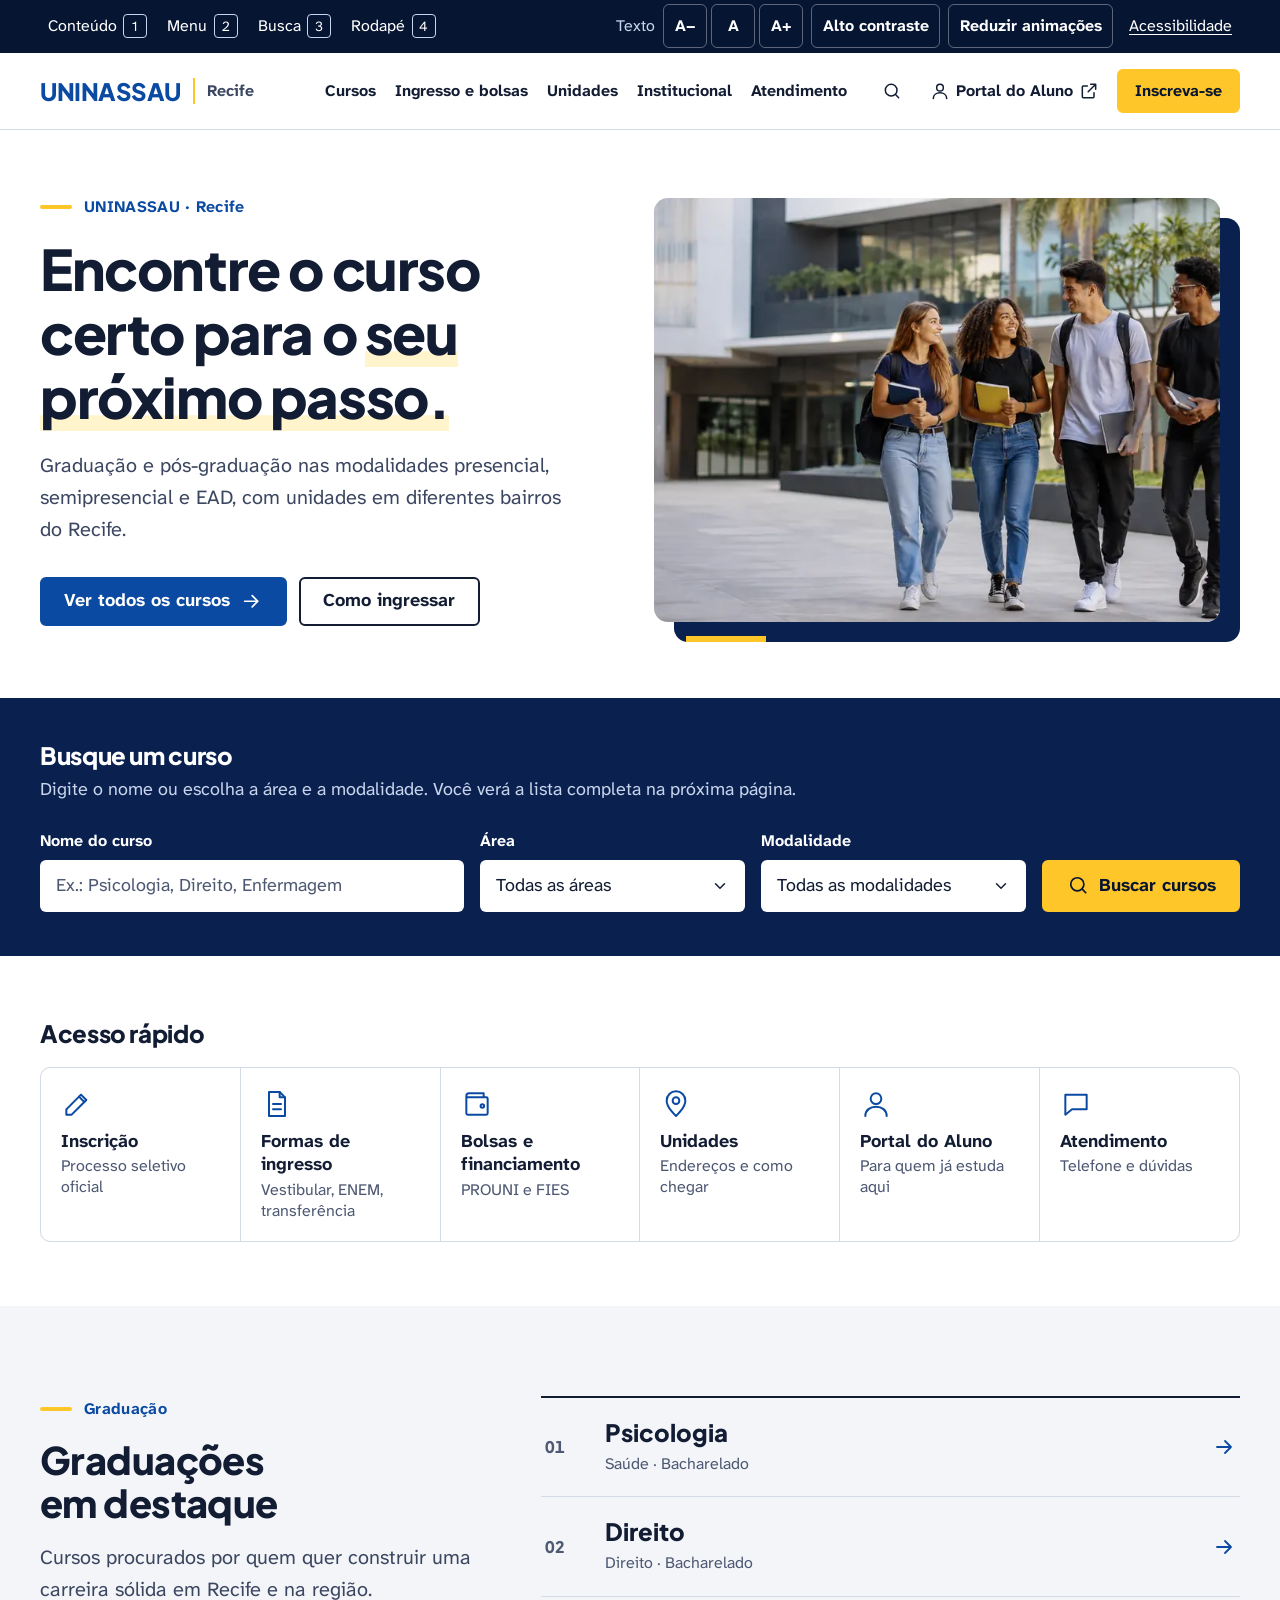
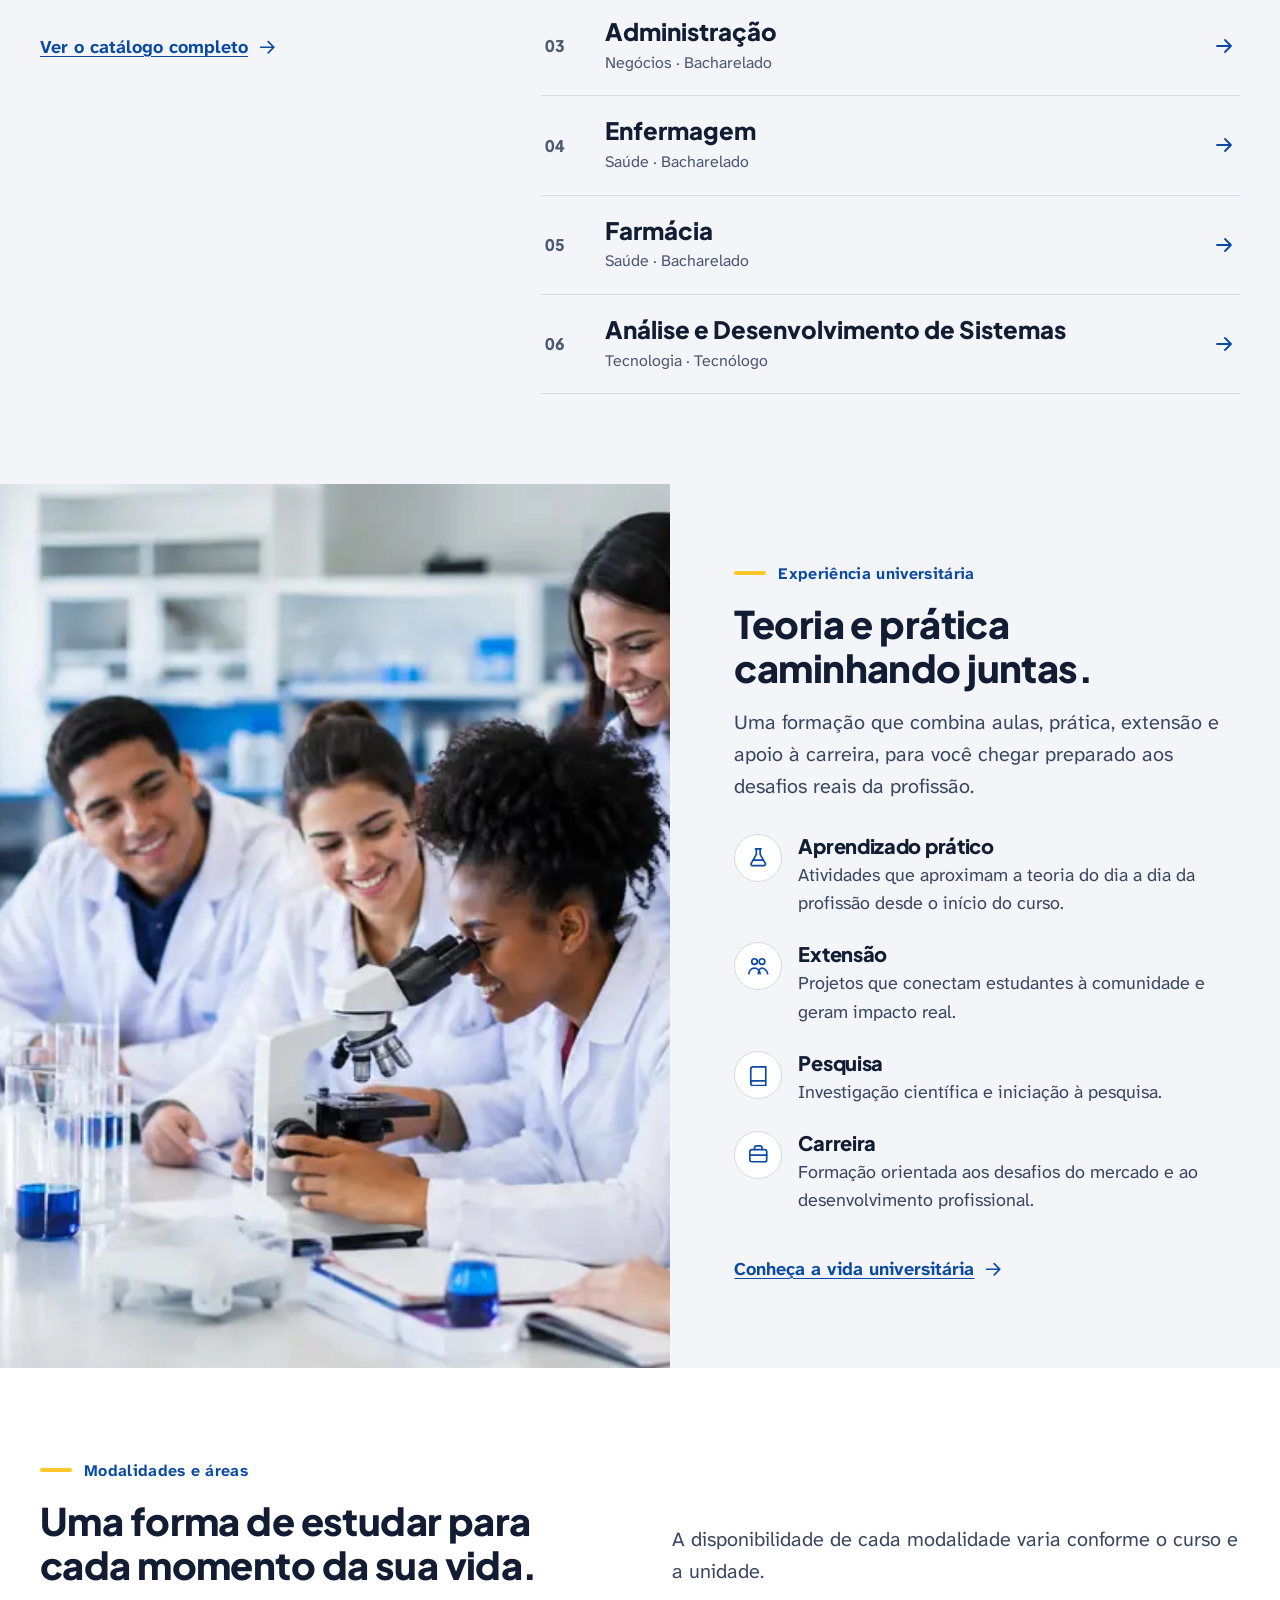
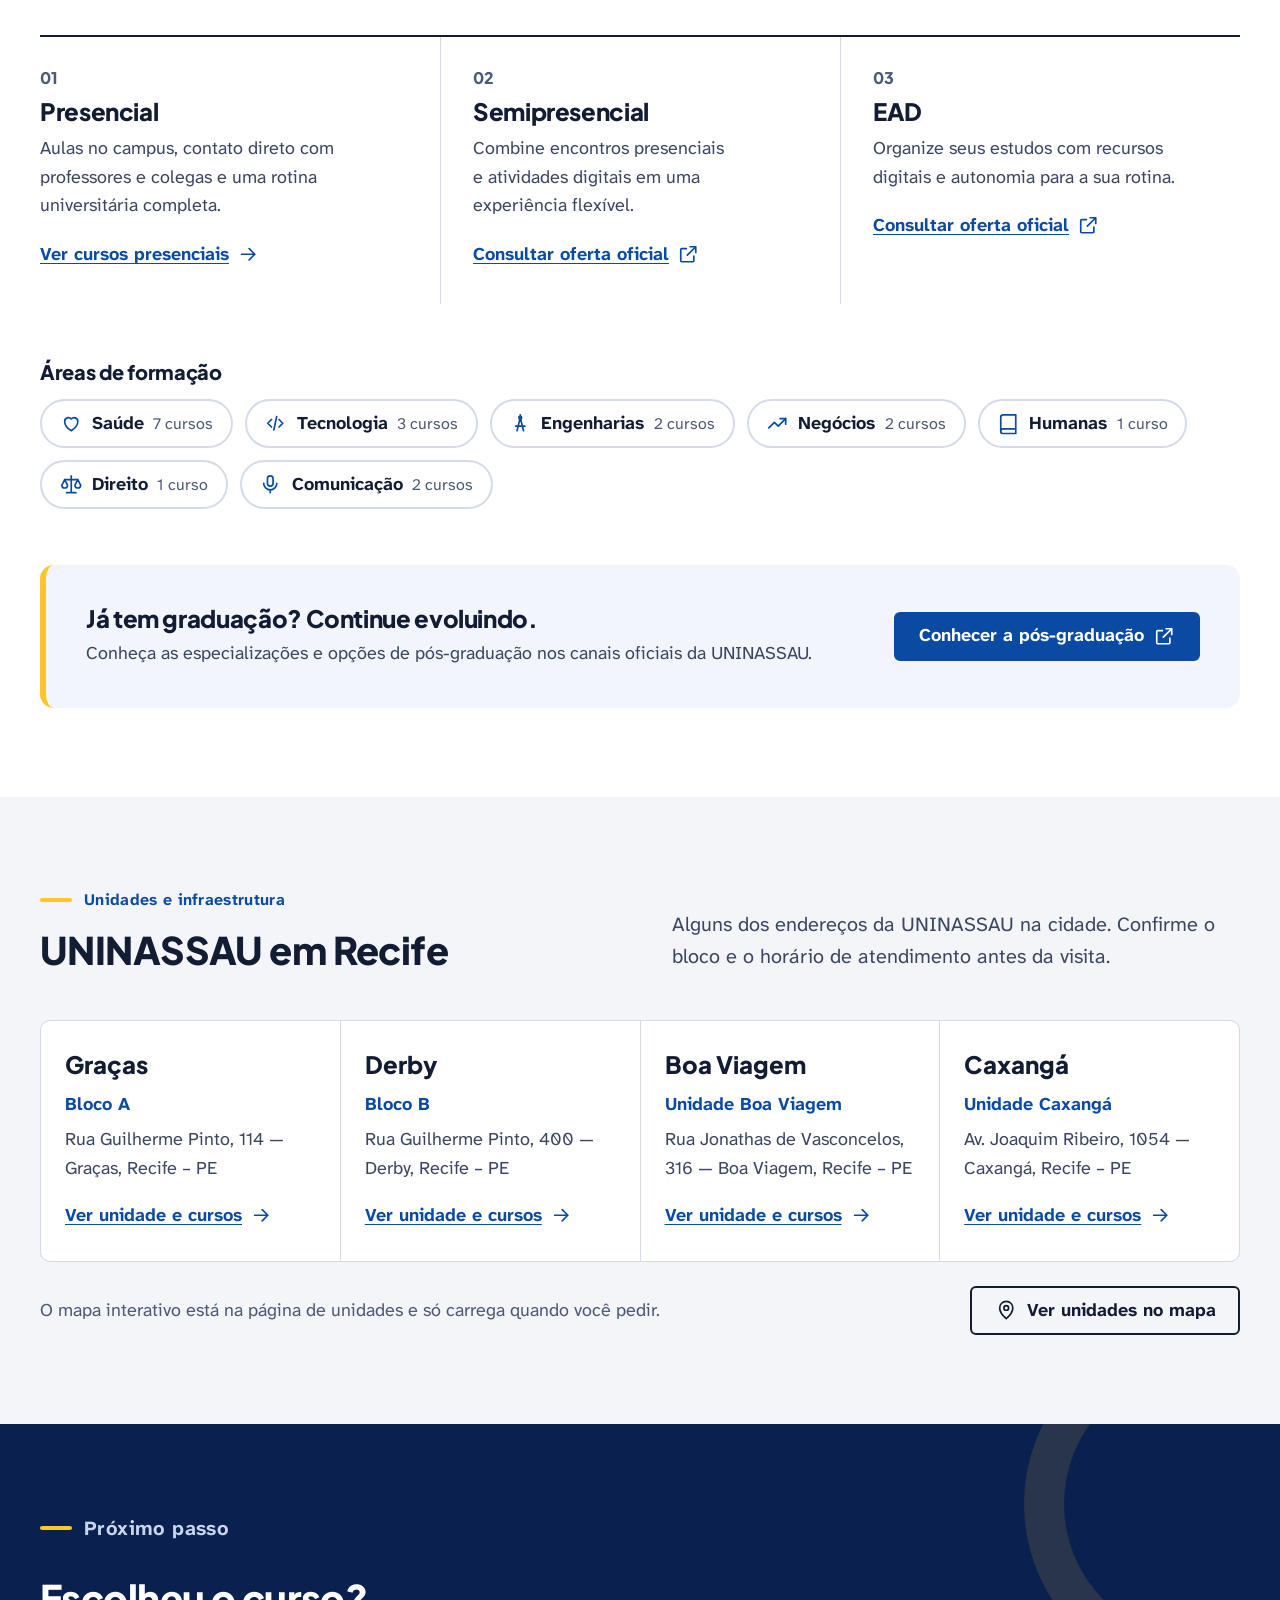
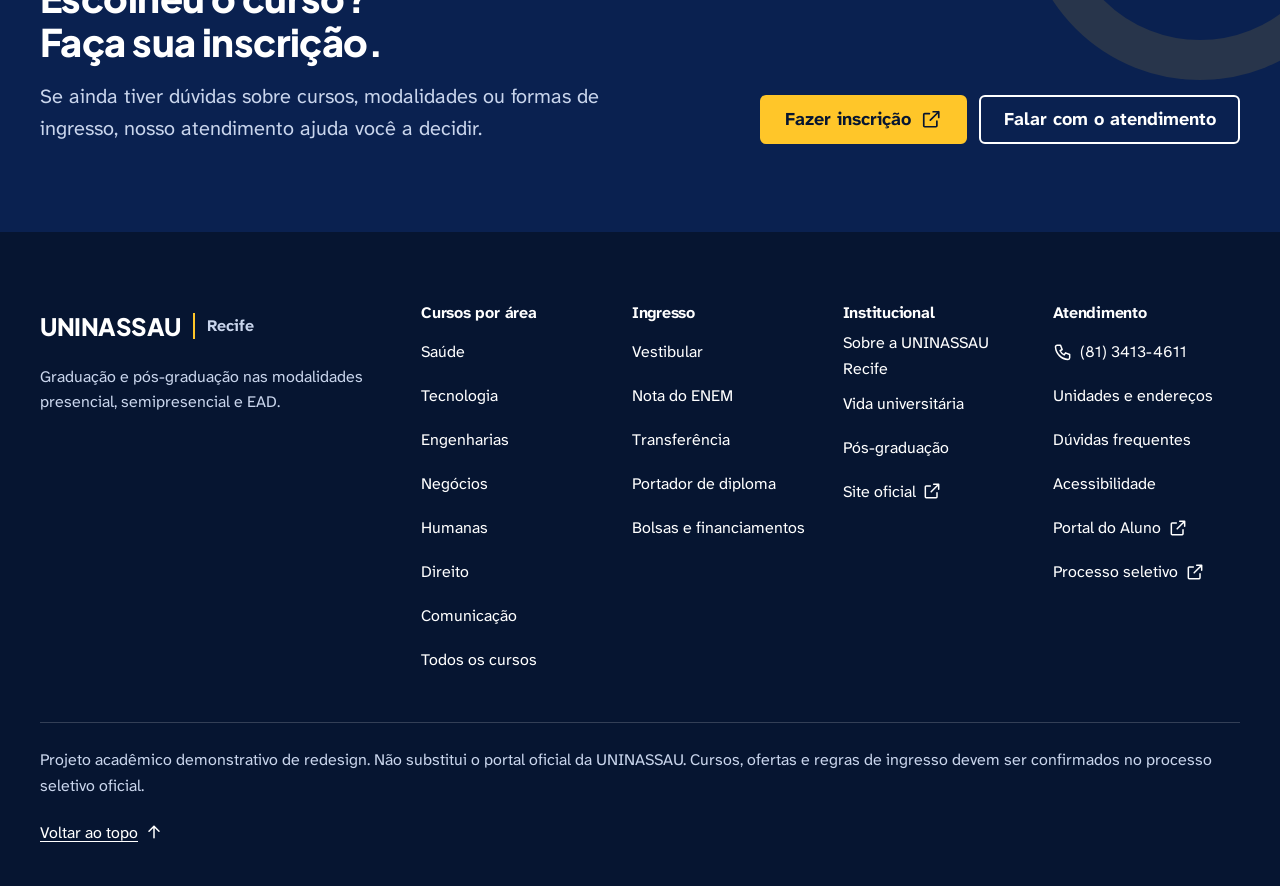
==== commit 271b0a16: "commit2" ====
--- a/index.html
+++ b/index.html
@@ -1,39 +1,37 @@
 <!DOCTYPE html>
 <html lang="pt-BR">
 <head>
-  <meta charset="UTF-8">
-  <meta name="viewport" content="width=device-width, initial-scale=1">
-  <title>UNINASSAU Recife | Graduação, Pós-graduação, Presencial, Semipresencial e EAD</title>
-  <meta name="description" content="Encontre seu curso na UNINASSAU Recife: graduação e pós-graduação nas modalidades presencial, semipresencial e EAD. Conheça as formas de ingresso e as unidades na cidade.">
-  <meta name="theme-color" content="#071a3d">
-  <meta property="og:type" content="website">
-  <meta property="og:locale" content="pt_BR">
-  <meta property="og:title" content="UNINASSAU Recife | Seu futuro começa aqui">
-  <meta property="og:description" content="Graduação e pós-graduação nas modalidades presencial, semipresencial e EAD em Recife.">
-  <script>document.documentElement.classList.add('js');</script>
-  <link rel="icon" href="https://logo.uninassau.edu.br/img/svg/favicon_uninassau.svg">
-  <link rel="preconnect" href="https://fonts.googleapis.com">
-  <link rel="preconnect" href="https://fonts.gstatic.com" crossorigin>
-  <link href="https://fonts.googleapis.com/css2?family=Inter:wght@400;500;600;700&family=Plus+Jakarta+Sans:wght@500;600;700;800&display=swap" rel="stylesheet">
-  <link rel="stylesheet" href="styles.css">
+<meta charset="UTF-8">
+<meta name="viewport" content="width=device-width, initial-scale=1">
+<title>UNINASSAU Recife | Graduação e pós-graduação presencial, semipresencial e EAD</title>
+<meta name="description" content="Encontre seu curso na UNINASSAU Recife: graduação e pós-graduação nas modalidades presencial, semipresencial e EAD. Formas de ingresso, bolsas e unidades na cidade.">
+<meta name="theme-color" content="#0a2150">
+<meta property="og:type" content="website">
+<meta property="og:locale" content="pt_BR">
+<meta property="og:title" content="UNINASSAU Recife | Graduação e pós-graduação presencial, semipresencial e EAD">
+<meta property="og:description" content="Encontre seu curso na UNINASSAU Recife: graduação e pós-graduação nas modalidades presencial, semipresencial e EAD. Formas de ingresso, bolsas e unidades na cidade.">
+<script>(function(d){d.classList.add('js');try{var s=window.localStorage,f=s.getItem('un-fonte'),c=s.getItem('un-contraste'),m=s.getItem('un-movimento');if(f)d.setAttribute('data-fonte',f);if(c)d.setAttribute('data-contraste',c);if(m)d.setAttribute('data-movimento',m);}catch(e){}})(document.documentElement);</script>
+<link rel="icon" href="https://logo.uninassau.edu.br/img/svg/favicon_uninassau.svg">
+<link rel="preconnect" href="https://fonts.googleapis.com">
+<link rel="preconnect" href="https://fonts.gstatic.com" crossorigin>
+<link rel="stylesheet" href="https://fonts.googleapis.com/css2?family=Atkinson+Hyperlegible+Next:wght@400;700&amp;family=Plus+Jakarta+Sans:wght@700;800&amp;display=swap">
+<link rel="preload" as="image" type="image/webp" imagesrcset="assets/img/estudantes-campus-640.webp 640w, assets/img/estudantes-campus-960.webp 960w, assets/img/estudantes-campus-1600.webp 1600w" imagesizes="(min-width: 56em) 52vw, 100vw">
+<link rel="stylesheet" href="assets/css/styles.css">
 </head>
 <body>
-
-<!-- ============ ÍCONES (SVG sprite) ============ -->
 <svg width="0" height="0" style="position:absolute" aria-hidden="true" focusable="false">
   <symbol id="i-search" viewBox="0 0 24 24"><circle cx="11" cy="11" r="7"/><path d="m20 20-3.5-3.5"/></symbol>
   <symbol id="i-arrow" viewBox="0 0 24 24"><path d="M5 12h14M13 6l6 6-6 6"/></symbol>
-  <symbol id="i-arrow-up" viewBox="0 0 24 24"><path d="M7 17 17 7M8 7h9v9"/></symbol>
-  <symbol id="i-chevron" viewBox="0 0 24 24"><path d="m6 9 6 6 6-6"/></symbol>
-  <symbol id="i-close" viewBox="0 0 24 24"><path d="M6 6l12 12M18 6 6 18"/></symbol>
+  <symbol id="i-external" viewBox="0 0 24 24"><path d="M14 4h6v6M20 4l-9 9M18 14v5a1 1 0 0 1-1 1H5a1 1 0 0 1-1-1V7a1 1 0 0 1 1-1h5"/></symbol>
+  <symbol id="i-up" viewBox="0 0 24 24"><path d="M12 19V5M6 11l6-6 6 6"/></symbol>
   <symbol id="i-user" viewBox="0 0 24 24"><circle cx="12" cy="8" r="4"/><path d="M4 21c0-4.4 3.6-7 8-7s8 2.6 8 7"/></symbol>
   <symbol id="i-pin" viewBox="0 0 24 24"><path d="M12 21s-7-6.2-7-11.5A7 7 0 0 1 19 9.5C19 14.8 12 21 12 21z"/><circle cx="12" cy="9.5" r="2.5"/></symbol>
   <symbol id="i-phone" viewBox="0 0 24 24"><path d="M5 4h4l2 5-2.5 1.5a11 11 0 0 0 5 5L15 13l5 2v4a2 2 0 0 1-2 2A16 16 0 0 1 3 6a2 2 0 0 1 2-2z"/></symbol>
-  <symbol id="i-heart" viewBox="0 0 24 24"><path d="M12 20s-7-4.4-7-10a4 4 0 0 1 7-2.6A4 4 0 0 1 19 10c0 5.6-7 10-7 10z"/><path d="M8.5 12h2l1-2 1.5 4 1-2h1.5"/></symbol>
+  <symbol id="i-heart" viewBox="0 0 24 24"><path d="M12 20s-7-4.4-7-10a4 4 0 0 1 7-2.6A4 4 0 0 1 19 10c0 5.6-7 10-7 10z"/></symbol>
   <symbol id="i-code" viewBox="0 0 24 24"><path d="m8 8-4 4 4 4M16 8l4 4-4 4M13.5 5l-3 14"/></symbol>
   <symbol id="i-compass" viewBox="0 0 24 24"><path d="M12 3v3M8.5 20 12 6l3.5 14M7 15h10"/><circle cx="12" cy="6" r="1.5"/></symbol>
   <symbol id="i-trend" viewBox="0 0 24 24"><path d="M3 17l6-6 4 4 8-8"/><path d="M15 7h6v6"/></symbol>
-  <symbol id="i-book" viewBox="0 0 24 24"><path d="M4 5.5A2.5 2.5 0 0 1 6.5 3H20v15H6.5A2.5 2.5 0 0 0 4 20.5z"/><path d="M4 20.5A2.5 2.5 0 0 0 6.5 23H20v-5"/></symbol>
+  <symbol id="i-book" viewBox="0 0 24 24"><path d="M4 5.5A2.5 2.5 0 0 1 6.5 3H20v15H6.5A2.5 2.5 0 0 0 4 20.5zM4 20.5A2.5 2.5 0 0 0 6.5 23H20v-5"/></symbol>
   <symbol id="i-scale" viewBox="0 0 24 24"><path d="M12 3v18M7 21h10M5 7h14"/><path d="m5 7-3 6a3 3 0 0 0 6 0zM19 7l-3 6a3 3 0 0 0 6 0z"/></symbol>
   <symbol id="i-mic" viewBox="0 0 24 24"><rect x="9" y="3" width="6" height="11" rx="3"/><path d="M5 11a7 7 0 0 0 14 0M12 18v3"/></symbol>
   <symbol id="i-campus" viewBox="0 0 24 24"><path d="M3 21h18M5 21V10l7-5 7 5v11"/><path d="M9 21v-6h6v6"/></symbol>
@@ -41,668 +39,286 @@
   <symbol id="i-layers" viewBox="0 0 24 24"><path d="m12 3 9 5-9 5-9-5z"/><path d="m3 13 9 5 9-5"/></symbol>
   <symbol id="i-hands" viewBox="0 0 24 24"><circle cx="8" cy="7" r="3"/><circle cx="16" cy="7" r="3"/><path d="M2 20c0-3.3 2.7-6 6-6s6 2.7 6 6M12 20c0-3.3 1.8-6 4-6s6 2.7 6 6"/></symbol>
   <symbol id="i-briefcase" viewBox="0 0 24 24"><rect x="3" y="7" width="18" height="13" rx="2"/><path d="M8 7V5a2 2 0 0 1 2-2h4a2 2 0 0 1 2 2v2M3 13h18"/></symbol>
-  <symbol id="i-cpu" viewBox="0 0 24 24"><rect x="6" y="6" width="12" height="12" rx="2"/><path d="M10 10h4v4h-4zM9 2v4M15 2v4M9 18v4M15 18v4M2 9h4M2 15h4M18 9h4M18 15h4"/></symbol>
+  <symbol id="i-cpu" viewBox="0 0 24 24"><rect x="6" y="6" width="12" height="12" rx="2"/><path d="M9 2v4M15 2v4M9 18v4M15 18v4M2 9h4M2 15h4M18 9h4M18 15h4"/></symbol>
   <symbol id="i-globe" viewBox="0 0 24 24"><circle cx="12" cy="12" r="9"/><path d="M3 12h18M12 3c2.5 2.6 3.8 5.6 3.8 9s-1.3 6.4-3.8 9c-2.5-2.6-3.8-5.6-3.8-9S9.5 5.6 12 3z"/></symbol>
-  <symbol id="i-check" viewBox="0 0 24 24"><path d="m5 12 5 5 9-10"/></symbol>
+  <symbol id="i-edit" viewBox="0 0 24 24"><path d="M4 20h4L19 9l-4-4L4 16z"/><path d="m13.5 6.5 4 4"/></symbol>
+  <symbol id="i-wallet" viewBox="0 0 24 24"><path d="M4 7h15a1 1 0 0 1 1 1v11a1 1 0 0 1-1 1H5a1 1 0 0 1-1-1V6a2 2 0 0 1 2-2h11v3"/><circle cx="16" cy="13.5" r="1.3"/></symbol>
+  <symbol id="i-chat" viewBox="0 0 24 24"><path d="M4 5h16v11H9l-5 4z"/></symbol>
+  <symbol id="i-route" viewBox="0 0 24 24"><circle cx="6" cy="18" r="2.5"/><circle cx="18" cy="6" r="2.5"/><path d="M8.5 18H15a3 3 0 0 0 0-6H9a3 3 0 0 1 0-6h6.5"/></symbol>
+  <symbol id="i-swap" viewBox="0 0 24 24"><path d="M4 8h14l-4-4M20 16H6l4 4"/></symbol>
+  <symbol id="i-award" viewBox="0 0 24 24"><circle cx="12" cy="9" r="6"/><path d="M8.5 14 7 22l5-3 5 3-1.5-8"/></symbol>
+  <symbol id="i-doc" viewBox="0 0 24 24"><path d="M6 3h8l4 4v14H6z"/><path d="M14 3v4h4M9 12h6M9 16h6"/></symbol>
+  <symbol id="i-info" viewBox="0 0 24 24"><circle cx="12" cy="12" r="9"/><path d="M12 11v6M12 7.5v.5"/></symbol>
+  <symbol id="i-a11y" viewBox="0 0 24 24"><circle cx="12" cy="4.5" r="1.8"/><path d="M5 8.5l7 1.5 7-1.5M12 10v4.5M12 14.5l-3 6M12 14.5l3 6"/></symbol>
 </svg>
 
-<a class="skip-link" href="#conteudo">Pular para o conteúdo</a>
-
-<!-- ============ HEADER ============ -->
-<header class="site-header" id="topo" data-header>
+<div class="a11y-bar on-dark" id="topo">
+  <div class="container">
+    <nav aria-label="Atalhos">
+      <ul class="shortcuts">
+        <li><a href="#conteudo" accesskey="1"><span class="sr-only">Ir para o </span>Conteúdo <kbd aria-hidden="true">1</kbd></a></li>
+        <li><a href="#menu-principal" accesskey="2"><span class="sr-only">Ir para o </span>Menu <kbd aria-hidden="true">2</kbd></a></li>
+        <li><a href="cursos.html#q" accesskey="3"><span class="sr-only">Ir para a </span>Busca <kbd aria-hidden="true">3</kbd></a></li>
+        <li><a href="#rodape" accesskey="4"><span class="sr-only">Ir para o </span>Rodapé <kbd aria-hidden="true">4</kbd></a></li>
+      </ul>
+    </nav>
+    <button class="a11y-toggle" type="button" aria-expanded="false" aria-controls="ajustes-leitura" data-a11y-toggle><svg class="ico" aria-hidden="true" focusable="false"><use href="#i-a11y"/></svg> Ajustes de leitura</button>
+    <div class="a11y-controls" id="ajustes-leitura" role="group" aria-label="Ajustes de leitura" data-a11y-controls>
+      <div class="a11y-group" role="group" aria-labelledby="rotulo-texto">
+        <span class="a11y-label" id="rotulo-texto">Texto</span>
+        <button class="a11y-btn" type="button" data-font="dec"><span aria-hidden="true">A−</span><span class="sr-only">Diminuir texto</span></button>
+        <button class="a11y-btn" type="button" data-font="reset"><span aria-hidden="true">A</span><span class="sr-only">Tamanho padrão do texto</span></button>
+        <button class="a11y-btn" type="button" data-font="inc"><span aria-hidden="true">A+</span><span class="sr-only">Aumentar texto</span></button>
+      </div>
+      <button class="a11y-btn" type="button" aria-pressed="false" data-pref="contraste">Alto contraste</button>
+      <button class="a11y-btn" type="button" aria-pressed="false" data-pref="movimento">Reduzir animações</button>
+      <a class="a11y-link" href="acessibilidade.html">Acessibilidade</a>
+    </div>
+    <p class="sr-only" role="status" aria-live="polite" data-a11y-status></p>
+  </div>
+</div>
+
+<header class="site-header" data-header>
   <div class="container header-bar">
-    <a class="brand" href="#topo" aria-label="UNINASSAU Recife — página inicial">
-      <img class="brand-logo" src="https://logo.uninassau.edu.br/img/svg/uninassau.svg" alt="UNINASSAU" width="150" height="34" data-logo>
+    <a class="brand" href="index.html">
+      <img class="brand-logo" src="https://logo.uninassau.edu.br/img/svg/uninassau.svg" alt="UNINASSAU" width="152" height="34" onerror="this.parentNode.classList.add('logo-failed')">
       <span class="brand-fallback" aria-hidden="true">UNINASSAU</span>
       <span class="brand-city">Recife</span>
+      <span class="sr-only"> — página inicial</span>
     </a>
-
-    <nav class="main-nav" aria-label="Navegação principal">
-      <ul class="nav-list">
-        <li class="nav-item has-mega">
-          <button class="nav-link" type="button" aria-expanded="false" aria-controls="megaCursos" data-mega-toggle>
-            Cursos <svg class="ico ico-sm nav-caret"><use href="#i-chevron"/></svg>
-          </button>
-        </li>
-        <li class="nav-item"><a class="nav-link" href="#destaques">Graduação</a></li>
-        <li class="nav-item"><a class="nav-link" href="#pos-graduacao">Pós-graduação</a></li>
-        <li class="nav-item"><a class="nav-link" href="#modalidades">Modalidades</a></li>
-        <li class="nav-item"><a class="nav-link" href="#ingresso">Formas de ingresso</a></li>
-        <li class="nav-item"><a class="nav-link" href="#unidades">Unidades</a></li>
-        <li class="nav-item"><a class="nav-link" href="#institucional">Institucional</a></li>
-      </ul>
+    <nav class="main-nav" id="menu-principal" aria-label="Principal" tabindex="-1">
+      <ul class="nav-list"><li><a href="cursos.html">Cursos</a></li><li><a href="ingresso.html">Ingresso e bolsas</a></li><li><a href="unidades.html">Unidades</a></li><li><a href="institucional.html">Institucional</a></li><li><a href="atendimento.html">Atendimento</a></li></ul>
     </nav>
-
     <div class="header-actions">
-      <a class="portal-link" href="https://aluno.sereduc.com/" target="_blank" rel="noopener">
-        <svg class="ico ico-sm"><use href="#i-user"/></svg><span>Portal do Aluno</span>
-      </a>
-      <a class="btn btn-accent btn-sm" href="https://vest.uninassau.edu.br/" target="_blank" rel="noopener">Inscreva-se</a>
-      <button class="menu-toggle" type="button" aria-label="Abrir menu" aria-expanded="false" aria-controls="mobileMenu" data-menu-open>
-        <span></span><span></span>
+      <a class="header-link header-link-search" href="cursos.html#q"><svg class="ico" aria-hidden="true" focusable="false"><use href="#i-search"/></svg> <span class="txt">Buscar cursos</span></a>
+      <a class="header-link" href="https://aluno.sereduc.com/" target="_blank" rel="noopener"><svg class="ico" aria-hidden="true" focusable="false"><use href="#i-user"/></svg> Portal do Aluno<span class="sr-only"> (abre em nova aba)</span><svg class="ico" aria-hidden="true" focusable="false"><use href="#i-external"/></svg></a>
+      <a class="btn btn-primary btn-sm" href="https://vest.uninassau.edu.br/" target="_blank" rel="noopener">Inscreva-se<span class="sr-only"> (abre em nova aba)</span></a>
+      <button class="menu-toggle" type="button" aria-expanded="false" aria-controls="menu-movel" data-menu-toggle>
+        <span class="bars" aria-hidden="true"><span></span><span></span></span> <span data-menu-label>Menu</span>
       </button>
     </div>
   </div>
-
-  <!-- Mega menu: Cursos -->
-  <div class="mega" id="megaCursos" hidden data-mega>
-    <div class="container mega-inner">
-      <div class="mega-side">
-        <p class="eyebrow eyebrow-dark">Cursos de graduação</p>
-        <form class="mega-search" role="search" data-search-redirect>
-          <label class="sr-only" for="megaSearch">Qual curso você procura?</label>
-          <svg class="ico"><use href="#i-search"/></svg>
-          <input id="megaSearch" type="search" placeholder="Qual curso você procura?" autocomplete="off">
-          <button type="submit" class="mega-search-btn" aria-label="Buscar curso"><svg class="ico ico-sm"><use href="#i-arrow"/></svg></button>
-        </form>
-        <ul class="mega-areas" role="tablist" aria-label="Áreas" data-mega-areas></ul>
+  <div class="mobile-panel" id="menu-movel" hidden data-menu-panel>
+    <div class="container">
+      <form class="inline-search" action="cursos.html" method="get" role="search" aria-label="Buscar cursos">
+        <label class="sr-only" for="busca-menu">Nome do curso</label>
+        <input class="input" id="busca-menu" name="q" type="search" placeholder="Nome do curso" autocomplete="off">
+        <button class="btn btn-blue" type="submit"><svg class="ico" aria-hidden="true" focusable="false"><use href="#i-search"/></svg><span class="sr-only">Buscar</span></button>
+      </form>
+      <nav aria-label="Principal (celular)">
+        <ul class="mobile-links"><li><a href="cursos.html">Cursos<svg class="ico" aria-hidden="true" focusable="false"><use href="#i-arrow"/></svg></a></li><li><a href="ingresso.html">Ingresso e bolsas<svg class="ico" aria-hidden="true" focusable="false"><use href="#i-arrow"/></svg></a></li><li><a href="unidades.html">Unidades<svg class="ico" aria-hidden="true" focusable="false"><use href="#i-arrow"/></svg></a></li><li><a href="institucional.html">Institucional<svg class="ico" aria-hidden="true" focusable="false"><use href="#i-arrow"/></svg></a></li><li><a href="atendimento.html">Atendimento<svg class="ico" aria-hidden="true" focusable="false"><use href="#i-arrow"/></svg></a></li></ul>
+      </nav>
+      <div class="mobile-actions">
+        <a class="btn btn-primary btn-block btn-signup" href="https://vest.uninassau.edu.br/" target="_blank" rel="noopener">Inscreva-se<span class="sr-only"> (abre em nova aba)</span><svg class="ico" aria-hidden="true" focusable="false"><use href="#i-external"/></svg></a>
+        <a class="btn btn-outline btn-block" href="https://aluno.sereduc.com/" target="_blank" rel="noopener"><svg class="ico" aria-hidden="true" focusable="false"><use href="#i-user"/></svg> Portal do Aluno<span class="sr-only"> (abre em nova aba)</span><svg class="ico" aria-hidden="true" focusable="false"><use href="#i-external"/></svg></a>
       </div>
-      <div class="mega-main">
-        <div class="mega-panel" data-mega-panel aria-live="polite"></div>
+    </div>
+  </div>
+</header>
+
+<main id="conteudo" tabindex="-1">
+<section class="hero" aria-labelledby="hero-title">
+  <div class="container hero-grid">
+    <div class="hero-copy">
+      <p class="kicker">UNINASSAU · Recife</p>
+      <h1 class="hero-title" id="hero-title">Encontre o curso certo para o <span class="hl">seu próximo passo.</span></h1>
+      <p class="hero-lead">Graduação e pós-graduação nas modalidades presencial, semipresencial e EAD, com unidades em diferentes bairros do Recife.</p>
+      <div class="hero-actions">
+        <a class="btn btn-blue" href="cursos.html">Ver todos os cursos <svg class="ico" aria-hidden="true" focusable="false"><use href="#i-arrow"/></svg></a>
+        <a class="btn btn-outline" href="ingresso.html">Como ingressar</a>
       </div>
-      <aside class="mega-feature">
-        <span class="mega-feature-tag">Processo seletivo</span>
-        <p class="mega-feature-title">Escolha seu curso e a forma de ingresso ideal para você.</p>
-        <a class="btn btn-accent btn-sm" href="https://vest.uninassau.edu.br/" target="_blank" rel="noopener">Começar inscrição <svg class="ico ico-sm"><use href="#i-arrow-up"/></svg></a>
-        <a class="mega-feature-link" href="#cursos" data-close-mega>Ver todos os cursos <svg class="ico ico-sm"><use href="#i-arrow"/></svg></a>
-      </aside>
-    </div>
-  </div>
-</header>
-
-<!-- Menu mobile (drawer) -->
-<div class="mobile-menu" id="mobileMenu" role="dialog" aria-modal="true" aria-label="Menu" hidden data-mobile-menu>
-  <div class="mobile-menu-head">
-    <span class="brand brand-on-dark">
-      <img class="brand-logo" src="https://logo.uninassau.edu.br/img/svg/uninassau.svg" alt="UNINASSAU" width="130" height="30" data-logo>
-      <span class="brand-fallback" aria-hidden="true">UNINASSAU</span>
-      <span class="brand-city">Recife</span>
-    </span>
-    <button class="icon-btn" type="button" aria-label="Fechar menu" data-menu-close><svg class="ico"><use href="#i-close"/></svg></button>
-  </div>
-  <div class="mobile-menu-body">
-    <form class="mobile-search" role="search" data-search-redirect>
-      <label class="sr-only" for="mobileSearch">Qual curso você procura?</label>
-      <svg class="ico"><use href="#i-search"/></svg>
-      <input id="mobileSearch" type="search" placeholder="Qual curso você procura?" autocomplete="off">
-    </form>
-    <details class="mobile-group">
-      <summary>Cursos por área <svg class="ico ico-sm"><use href="#i-chevron"/></svg></summary>
-      <ul class="mobile-areas" data-mobile-areas></ul>
-    </details>
-    <nav aria-label="Navegação mobile">
-      <ul class="mobile-links">
-        <li><a href="#destaques">Graduação</a></li>
-        <li><a href="#pos-graduacao">Pós-graduação</a></li>
-        <li><a href="#modalidades">Modalidades</a></li>
-        <li><a href="#ingresso">Formas de ingresso</a></li>
-        <li><a href="#unidades">Unidades</a></li>
-        <li><a href="#institucional">Institucional</a></li>
-        <li><a href="#faq">Dúvidas frequentes</a></li>
-      </ul>
-    </nav>
-  </div>
-  <div class="mobile-menu-foot">
-    <a class="btn btn-accent btn-block" href="https://vest.uninassau.edu.br/" target="_blank" rel="noopener">Inscreva-se</a>
-    <a class="btn btn-outline-light btn-block" href="https://aluno.sereduc.com/" target="_blank" rel="noopener"><svg class="ico ico-sm"><use href="#i-user"/></svg> Portal do Aluno</a>
-  </div>
-</div>
-<div class="scrim" hidden data-scrim></div>
-
-<main id="conteudo">
-
-  <!-- ============ HERO ============ -->
-  <section class="hero" aria-labelledby="hero-title">
-    <div class="hero-bg" aria-hidden="true">
-      <div class="hero-grid-lines"></div>
-      <div class="hero-glow hero-glow-a"></div>
-      <div class="hero-glow hero-glow-b"></div>
-      <svg class="hero-arcs" viewBox="0 0 800 800" fill="none">
-        <circle cx="400" cy="400" r="399" />
-        <circle cx="400" cy="400" r="300" />
-        <circle cx="400" cy="400" r="200" />
-      </svg>
-    </div>
-
-    <div class="container hero-layout">
-      <div class="hero-copy">
-        <p class="eyebrow eyebrow-light reveal"><span class="dot"></span> UNINASSAU · Recife — PE</p>
-        <h1 class="hero-title reveal" id="hero-title">
-          <span class="line">Seu futuro</span>
-          <span class="line">começa <em>aqui.</em></span>
-        </h1>
-        <p class="hero-sub reveal">Graduação e pós-graduação com formação prática, conectada ao mercado e no formato que cabe na sua rotina — no campus ou de onde você estiver.</p>
-        <div class="hero-ctas reveal">
-          <a class="btn btn-accent btn-lg" href="#cursos">Encontre seu curso <svg class="ico ico-sm"><use href="#i-arrow"/></svg></a>
-          <a class="btn btn-outline-light btn-lg" href="#institucional">Conheça a UNINASSAU</a>
-        </div>
-        <ul class="hero-modes reveal" aria-label="Níveis e modalidades">
-          <li>Graduação</li><li>Pós</li><li>Presencial</li><li>Semipresencial</li><li>EAD</li>
-        </ul>
-      </div>
-
-      <div class="hero-visual reveal" aria-hidden="false">
-        <figure class="hero-photo">
-          <!--
-            SUBSTITUIR POR FOTOGRAFIA REAL (alunos/campus):
-            <img src="img/hero-campus.jpg" alt="Alunos da UNINASSAU no campus Recife" width="880" height="1100" fetchpriority="high">
-            Remova a div .photo-placeholder ao inserir a imagem.
-          -->
-          <div class="photo-placeholder photo-placeholder-hero" role="img" aria-label="Espaço reservado para fotografia de alunos no campus">
-            <span class="ph-tag">Foto · alunos no campus</span>
-          </div>
-          <figcaption class="sr-only">Espaço reservado para fotografia institucional.</figcaption>
-        </figure>
-
-        <div class="float-card float-search">
-          <p class="float-label">Encontre seu curso</p>
-          <form class="float-form" role="search" data-search-redirect>
-            <label class="sr-only" for="heroSearch">Qual curso você procura?</label>
-            <input id="heroSearch" type="search" placeholder="Psicologia, Direito, ADS…" autocomplete="off">
-            <button type="submit" aria-label="Buscar"><svg class="ico ico-sm"><use href="#i-search"/></svg></button>
-          </form>
-        </div>
-
-        <div class="float-card float-modes">
-          <span class="float-num">03</span>
-          <span class="float-txt">modalidades para<br>estudar do seu jeito</span>
-        </div>
-
-        <span class="hero-vertical">RECIFE · PERNAMBUCO</span>
-      </div>
-    </div>
-
-    <a class="scroll-cue" href="#cursos" aria-label="Rolar para o buscador de cursos"><span></span></a>
-  </section>
-
-  <!-- ============ BUSCADOR DE CURSOS ============ -->
-  <section class="section finder" id="cursos" aria-labelledby="finder-title">
+    </div>
+    <figure class="hero-media">
+    <picture>
+      <source type="image/webp" srcset="assets/img/estudantes-campus-640.webp 640w, assets/img/estudantes-campus-960.webp 960w, assets/img/estudantes-campus-1600.webp 1600w" sizes="(min-width: 56em) 52vw, 100vw">
+      <img src="assets/img/estudantes-campus-960.jpg" srcset="assets/img/estudantes-campus-640.jpg 640w, assets/img/estudantes-campus-960.jpg 960w, assets/img/estudantes-campus-1600.jpg 1600w" sizes="(min-width: 56em) 52vw, 100vw" alt="Quatro estudantes caminham juntos e conversam em frente a um prédio universitário, carregando cadernos e mochilas." width="1600" height="900" fetchpriority="high" decoding="async">
+    </picture>
+    </figure>
+  </div>
+
+  <div class="search-band on-dark" id="busca">
     <div class="container">
-      <header class="section-head">
-        <div>
-          <p class="eyebrow reveal">Buscador de cursos</p>
-          <h2 class="section-title reveal" id="finder-title">Encontre o curso que combina com você</h2>
-        </div>
-        <p class="section-lead reveal">Pesquise pelo nome ou filtre por área, modalidade, turno e unidade. A oferta final é sempre confirmada no processo seletivo oficial.</p>
-      </header>
-
-      <div class="finder-panel reveal">
-        <div class="finder-search">
-          <svg class="ico"><use href="#i-search"/></svg>
-          <label class="sr-only" for="courseSearch">Qual curso você procura?</label>
-          <input id="courseSearch" type="search" placeholder="Buscar Psicologia, Direito, ADS…" autocomplete="off" data-course-search>
-          <kbd class="finder-kbd" aria-hidden="true">/</kbd>
-        </div>
-
-        <div class="finder-chips" role="group" aria-label="Filtrar por área" data-area-chips></div>
-
-        <button class="finder-toggle" type="button" aria-expanded="false" aria-controls="finderSelects" data-filters-toggle>
-          <span>Mais filtros</span><span class="finder-toggle-count" data-active-count hidden></span><svg class="ico ico-sm"><use href="#i-chevron"/></svg>
-        </button>
-        <div class="finder-selects" id="finderSelects">
-          <div class="select-wrap">
-            <label for="fModalidade">Modalidade</label>
-            <select id="fModalidade" data-filter="modalidades"><option value="">Todas</option></select>
-          </div>
-          <div class="select-wrap">
-            <label for="fTurno">Turno</label>
-            <select id="fTurno" data-filter="turnos"><option value="">Todos</option></select>
-          </div>
-          <div class="select-wrap">
-            <label for="fUnidade">Unidade</label>
-            <select id="fUnidade" data-filter="unidades"><option value="">Todas</option></select>
-          </div>
-          <button class="btn btn-ghost btn-sm finder-clear" type="button" data-clear-filters>Limpar filtros</button>
-        </div>
-      </div>
-
-      <div class="finder-status">
-        <p class="finder-count" aria-live="polite" data-result-count></p>
-        <p class="finder-note" data-result-note></p>
-      </div>
-
-      <div class="course-grid" data-course-grid></div>
-
-      <div class="finder-empty" hidden data-empty>
-        <p class="finder-empty-title">Nenhum curso encontrado com esses filtros.</p>
-        <p>Tente outro termo ou consulte a oferta completa no processo seletivo.</p>
-        <div class="finder-empty-actions">
-          <button class="btn btn-ghost btn-sm" type="button" data-clear-filters>Limpar filtros</button>
-          <a class="btn btn-primary btn-sm" href="https://vest.uninassau.edu.br/" target="_blank" rel="noopener">Ver oferta oficial <svg class="ico ico-sm"><use href="#i-arrow-up"/></svg></a>
-        </div>
-      </div>
-
-      <div class="finder-more" hidden data-show-more-wrap>
-        <button class="btn btn-ghost" type="button" data-show-more>Mostrar todos os cursos</button>
-      </div>
-
-      <div class="finder-foot">
-        <a class="btn btn-primary" href="https://vest.uninassau.edu.br/" target="_blank" rel="noopener">Ver todos os cursos no processo seletivo <svg class="ico ico-sm"><use href="#i-arrow-up"/></svg></a>
-      </div>
-    </div>
-  </section>
-
-  <!-- ============ GRADUAÇÕES EM DESTAQUE ============ -->
-  <section class="section featured" id="destaques" aria-labelledby="featured-title">
-    <div class="container">
-      <header class="section-head">
-        <div>
-          <p class="eyebrow eyebrow-light reveal">Graduação</p>
-          <h2 class="section-title reveal" id="featured-title">Graduações em destaque</h2>
-        </div>
-        <p class="section-lead reveal">Cursos procurados por quem quer construir uma carreira sólida em Recife e na região.</p>
-      </header>
-      <ol class="featured-list" data-featured></ol>
-    </div>
-  </section>
-
-  <!-- ============ MODALIDADES ============ -->
-  <section class="section modes" id="modalidades" aria-labelledby="modes-title">
-    <div class="container">
-      <header class="section-head">
-        <div>
-          <p class="eyebrow reveal">Modalidades</p>
-          <h2 class="section-title reveal" id="modes-title">Uma forma de estudar para cada momento da sua vida.</h2>
-        </div>
-        <p class="section-lead reveal">A disponibilidade de cada modalidade varia conforme o curso e a unidade.</p>
-      </header>
-
-      <div class="modes-grid">
-        <article class="mode-card mode-presencial reveal">
-          <div class="mode-top"><span class="mode-num">01</span><svg class="ico ico-lg"><use href="#i-campus"/></svg></div>
-          <div class="mode-pattern" aria-hidden="true"></div>
-          <p class="mode-kicker">Vivência no campus</p>
-          <h3 class="mode-title">Presencial</h3>
-          <p class="mode-text">Aulas no campus, contato direto com professores e colegas e uma rotina universitária completa.</p>
-          <a class="mode-link" href="#cursos" data-set-modalidade="Presencial">Ver cursos presenciais <svg class="ico ico-sm"><use href="#i-arrow"/></svg></a>
-        </article>
-        <article class="mode-card mode-semi reveal">
-          <div class="mode-top"><span class="mode-num">02</span><svg class="ico ico-lg"><use href="#i-layers"/></svg></div>
-          <div class="mode-pattern" aria-hidden="true"></div>
-          <p class="mode-kicker">Mais flexibilidade</p>
-          <h3 class="mode-title">Semipresencial</h3>
-          <p class="mode-text">Combine encontros presenciais e atividades digitais em uma experiência flexível.</p>
-          <a class="mode-link" href="https://vest.uninassau.edu.br/" target="_blank" rel="noopener">Consultar oferta <svg class="ico ico-sm"><use href="#i-arrow-up"/></svg></a>
-        </article>
-        <article class="mode-card mode-ead reveal">
-          <div class="mode-top"><span class="mode-num">03</span><svg class="ico ico-lg"><use href="#i-globe"/></svg></div>
-          <div class="mode-pattern" aria-hidden="true"></div>
-          <p class="mode-kicker">Estude de onde estiver</p>
-          <h3 class="mode-title">EAD</h3>
-          <p class="mode-text">Organize seus estudos com recursos digitais e autonomia para a sua rotina.</p>
-          <a class="mode-link" href="https://vest.uninassau.edu.br/" target="_blank" rel="noopener">Consultar oferta <svg class="ico ico-sm"><use href="#i-arrow-up"/></svg></a>
-        </article>
-      </div>
-
-      <div class="pos-band reveal" id="pos-graduacao">
-        <div class="pos-band-copy">
-          <p class="eyebrow">Pós-graduação</p>
-          <h3>Já se formou? Continue evoluindo na sua carreira.</h3>
-          <p>Conheça as especializações e opções de pós-graduação disponíveis nos canais oficiais da UNINASSAU.</p>
-        </div>
-        <a class="btn btn-primary" href="https://www.uninassau.edu.br/" target="_blank" rel="noopener">Conhecer a pós-graduação <svg class="ico ico-sm"><use href="#i-arrow-up"/></svg></a>
-      </div>
-    </div>
-  </section>
-
-  <!-- ============ POR QUE A UNINASSAU ============ -->
-  <section class="section why" id="institucional" aria-labelledby="why-title">
-    <div class="container why-layout">
-      <div class="why-intro">
-        <p class="eyebrow reveal">Por que estudar na UNINASSAU</p>
-        <h2 class="why-title reveal" id="why-title">Mais do que uma <span>graduação.</span></h2>
-        <p class="why-lead reveal">Uma formação que combina teoria, prática, extensão e apoio à carreira — para você sair preparado para os desafios reais da profissão.</p>
-        <a class="btn btn-primary reveal" href="https://www.uninassau.edu.br/" target="_blank" rel="noopener">Site institucional <svg class="ico ico-sm"><use href="#i-arrow-up"/></svg></a>
-      </div>
-
-      <ol class="why-list">
-        <li class="why-item reveal">
-          <span class="why-icon"><svg class="ico"><use href="#i-campus"/></svg></span>
-          <div><h3>Experiência universitária</h3><p>Convivência, eventos e uma rotina acadêmica que vai além da sala de aula.</p></div>
-        </li>
-        <li class="why-item reveal">
-          <span class="why-icon"><svg class="ico"><use href="#i-flask"/></svg></span>
-          <div><h3>Aprendizado prático</h3><p>Atividades que aproximam a teoria do dia a dia da profissão desde o início do curso.</p></div>
-        </li>
-        <li class="why-item reveal">
-          <span class="why-icon"><svg class="ico"><use href="#i-layers"/></svg></span>
-          <div><h3>Estrutura acadêmica</h3><p>Unidades em diferentes bairros do Recife e ambientes pensados para o ensino.</p></div>
-        </li>
-        <li class="why-item reveal">
-          <span class="why-icon"><svg class="ico"><use href="#i-hands"/></svg></span>
-          <div><h3>Extensão</h3><p>Projetos que conectam estudantes à comunidade e geram impacto real.</p></div>
-        </li>
-        <li class="why-item reveal">
-          <span class="why-icon"><svg class="ico"><use href="#i-briefcase"/></svg></span>
-          <div><h3>Carreira e mercado de trabalho</h3><p>Formação orientada aos desafios do mercado e ao desenvolvimento profissional.</p></div>
-        </li>
-        <li class="why-item reveal">
-          <span class="why-icon"><svg class="ico"><use href="#i-cpu"/></svg></span>
-          <div><h3>Tecnologia</h3><p>Recursos digitais que apoiam o estudo no campus, no semipresencial e no EAD.</p></div>
-        </li>
-      </ol>
-    </div>
-  </section>
-
-  <!-- ============ FORMAS DE INGRESSO ============ -->
-  <section class="section admission" id="ingresso" aria-labelledby="adm-title">
-    <div class="container">
-      <header class="section-head">
-        <div>
-          <p class="eyebrow eyebrow-light reveal">Formas de ingresso</p>
-          <h2 class="section-title reveal" id="adm-title">Existem vários caminhos. Escolha o seu.</h2>
-        </div>
-        <p class="section-lead reveal">Selecione uma forma de ingresso para saber mais. Regras e documentos são informados no processo seletivo oficial.</p>
-      </header>
-
-      <div class="adm-tabs reveal">
-        <div class="adm-tablist" role="tablist" aria-label="Formas de ingresso">
-          <button class="adm-tab" role="tab" id="tab-vest" aria-controls="panel-vest" aria-selected="true">Vestibular</button>
-          <button class="adm-tab" role="tab" id="tab-enem" aria-controls="panel-enem" aria-selected="false" tabindex="-1">Nota do ENEM</button>
-          <button class="adm-tab" role="tab" id="tab-transf" aria-controls="panel-transf" aria-selected="false" tabindex="-1">Transferência</button>
-          <button class="adm-tab" role="tab" id="tab-diploma" aria-controls="panel-diploma" aria-selected="false" tabindex="-1">Portador de diploma</button>
-        </div>
-        <div class="adm-panels">
-          <div class="adm-panel" role="tabpanel" id="panel-vest" aria-labelledby="tab-vest" tabindex="0">
-            <h3>Vestibular</h3><p>Faça o processo seletivo online, escolhendo o curso e a modalidade desejados.</p>
-          </div>
-          <div class="adm-panel" role="tabpanel" id="panel-enem" aria-labelledby="tab-enem" tabindex="0" hidden>
-            <h3>Nota do ENEM</h3><p>Use uma das notas do ENEM aceitas pela instituição para ingressar na graduação.</p>
-          </div>
-          <div class="adm-panel" role="tabpanel" id="panel-transf" aria-labelledby="tab-transf" tabindex="0" hidden>
-            <h3>Transferência</h3><p>Já estuda em outra instituição? Continue sua graduação na UNINASSAU com a análise do seu histórico.</p>
-          </div>
-          <div class="adm-panel" role="tabpanel" id="panel-diploma" aria-labelledby="tab-diploma" tabindex="0" hidden>
-            <h3>Portador de diploma</h3><p>Use sua formação superior concluída para iniciar uma nova graduação.</p>
-          </div>
-        </div>
-      </div>
-
-      <ol class="journey" data-journey>
-        <li class="journey-step reveal"><span class="journey-num">01</span><h3>Escolha seu curso</h3><p>Use o buscador e compare áreas, modalidades e unidades.</p></li>
-        <li class="journey-step reveal"><span class="journey-num">02</span><h3>Escolha sua forma de ingresso</h3><p>Vestibular, ENEM, transferência ou diploma.</p></li>
-        <li class="journey-step reveal"><span class="journey-num">03</span><h3>Faça sua inscrição</h3><p>Preencha seus dados no processo seletivo oficial.</p></li>
-        <li class="journey-step reveal"><span class="journey-num">04</span><h3>Acompanhe seu processo</h3><p>Siga as etapas de seleção e matrícula informadas.</p></li>
-      </ol>
-
-      <div class="adm-cta reveal">
-        <a class="btn btn-accent btn-lg" href="https://vest.uninassau.edu.br/" target="_blank" rel="noopener">Começar inscrição <svg class="ico ico-sm"><use href="#i-arrow-up"/></svg></a>
-      </div>
-    </div>
-  </section>
-
-  <!-- ============ UNIDADES ============ -->
-  <section class="section units" id="unidades" aria-labelledby="units-title">
-    <div class="container">
-      <header class="section-head">
-        <div>
-          <p class="eyebrow reveal">Unidades</p>
-          <h2 class="section-title reveal" id="units-title">UNINASSAU em Recife</h2>
-        </div>
-        <p class="section-lead reveal">Alguns dos endereços da UNINASSAU na cidade. Confirme seu bloco e o atendimento antes da visita.</p>
-      </header>
-
-      <div class="units-layout">
-        <ul class="unit-list" data-unit-list>
-          <li>
-            <article class="unit-card is-active reveal" data-query="UNINASSAU Rua Guilherme Pinto 114 Graças Recife">
-              <button class="unit-select" type="button" aria-pressed="true">
-                <span class="unit-hood">Graças</span>
-                <span class="unit-name">Bloco A</span>
-                <span class="unit-addr">Rua Guilherme Pinto, 114 — Graças, Recife – PE</span>
-              </button>
-              <a class="unit-route" href="https://www.google.com/maps/dir/?api=1&amp;destination=UNINASSAU+Rua+Guilherme+Pinto+114+Recife" target="_blank" rel="noopener">Como chegar <svg class="ico ico-sm"><use href="#i-arrow-up"/></svg></a>
-            </article>
-          </li>
-          <li>
-            <article class="unit-card reveal" data-query="UNINASSAU Rua Guilherme Pinto 400 Derby Recife">
-              <button class="unit-select" type="button" aria-pressed="false">
-                <span class="unit-hood">Derby</span>
-                <span class="unit-name">Bloco B</span>
-                <span class="unit-addr">Rua Guilherme Pinto, 400 — Derby, Recife – PE</span>
-              </button>
-              <a class="unit-route" href="https://www.google.com/maps/dir/?api=1&amp;destination=UNINASSAU+Rua+Guilherme+Pinto+400+Recife" target="_blank" rel="noopener">Como chegar <svg class="ico ico-sm"><use href="#i-arrow-up"/></svg></a>
-            </article>
-          </li>
-          <li>
-            <article class="unit-card reveal" data-query="UNINASSAU Rua Jonathas de Vasconcelos 316 Boa Viagem Recife">
-              <button class="unit-select" type="button" aria-pressed="false">
-                <span class="unit-hood">Boa Viagem</span>
-                <span class="unit-name">Unidade Boa Viagem</span>
-                <span class="unit-addr">Rua Jonathas de Vasconcelos, 316 — Boa Viagem, Recife – PE</span>
-              </button>
-              <a class="unit-route" href="https://www.google.com/maps/dir/?api=1&amp;destination=UNINASSAU+Boa+Viagem+Recife" target="_blank" rel="noopener">Como chegar <svg class="ico ico-sm"><use href="#i-arrow-up"/></svg></a>
-            </article>
-          </li>
-          <li>
-            <article class="unit-card reveal" data-query="UNINASSAU Av. Joaquim Ribeiro 1054 Caxangá Recife">
-              <button class="unit-select" type="button" aria-pressed="false">
-                <span class="unit-hood">Caxangá</span>
-                <span class="unit-name">Unidade Caxangá</span>
-                <span class="unit-addr">Av. Joaquim Ribeiro, 1054 — Caxangá, Recife – PE</span>
-              </button>
-              <a class="unit-route" href="https://www.google.com/maps/dir/?api=1&amp;destination=UNINASSAU+Caxanga+Recife" target="_blank" rel="noopener">Como chegar <svg class="ico ico-sm"><use href="#i-arrow-up"/></svg></a>
-            </article>
-          </li>
-        </ul>
-
-        <div class="map-panel reveal" data-map>
-          <div class="map-placeholder" data-map-placeholder>
-            <svg class="ico ico-lg"><use href="#i-pin"/></svg>
-            <p class="map-ph-title">Mapa das unidades</p>
-            <p>Selecione uma unidade para visualizar no mapa.</p>
-            <button class="btn btn-primary btn-sm" type="button" data-map-load>Carregar mapa</button>
-          </div>
-          <!-- O iframe do Google Maps é inserido via JS sob demanda (melhor performance) -->
-        </div>
-      </div>
-    </div>
-  </section>
-
-  <!-- ============ VIDA UNIVERSITÁRIA ============ -->
-  <section class="section life" id="vida" aria-labelledby="life-title">
-    <div class="container">
-      <header class="section-head">
-        <div>
-          <p class="eyebrow reveal">Vida universitária</p>
-          <h2 class="section-title reveal" id="life-title">A universidade acontece também fora da sala de aula.</h2>
-        </div>
-      </header>
-
-      <!-- Substitua cada .photo-placeholder por <img> com foto oficial -->
-      <div class="life-grid">
-        <article class="life-tile life-a reveal">
-          <div class="photo-placeholder" role="img" aria-label="Espaço para foto de eventos"><span class="ph-tag">Foto · eventos</span></div>
-          <div class="life-caption"><span class="life-tag">01 · Eventos</span><h3>Semanas acadêmicas, palestras e encontros que movimentam o campus.</h3></div>
-        </article>
-        <article class="life-tile life-b life-solid reveal">
-          <span class="life-tag">02 · Projetos</span>
-          <h3>Projetos que tiram ideias do papel.</h3>
-          <svg class="ico ico-xl life-ico"><use href="#i-layers"/></svg>
-        </article>
-        <article class="life-tile life-c reveal">
-          <div class="photo-placeholder photo-placeholder-alt" role="img" aria-label="Espaço para foto de extensão"><span class="ph-tag">Foto · extensão</span></div>
-          <div class="life-caption"><span class="life-tag">03 · Extensão</span><h3>Conhecimento a serviço da comunidade.</h3></div>
-        </article>
-        <article class="life-tile life-d life-outline reveal">
-          <span class="life-tag">04 · Pesquisa</span>
-          <h3>Investigação científica e iniciação à pesquisa.</h3>
-          <svg class="ico ico-xl life-ico"><use href="#i-flask"/></svg>
-        </article>
-        <article class="life-tile life-e life-accent reveal">
-          <span class="life-tag">05 · Carreira</span>
-          <h3>Preparação para o mercado desde o primeiro período.</h3>
-          <svg class="ico ico-xl life-ico"><use href="#i-briefcase"/></svg>
-        </article>
-        <article class="life-tile life-f reveal">
-          <div class="photo-placeholder" role="img" aria-label="Espaço para foto do campus"><span class="ph-tag">Foto · campus</span></div>
-          <div class="life-caption"><span class="life-tag">06 · Experiência no campus</span><h3>Convivência, troca e novas conexões.</h3></div>
-        </article>
-      </div>
-    </div>
-  </section>
-
-  <!-- ============ NÚMEROS ============ -->
-  <section class="section numbers" aria-labelledby="numbers-title">
-    <div class="container">
-      <h2 class="sr-only" id="numbers-title">UNINASSAU em números</h2>
-      <!--
-        INSERIR DADOS OFICIAIS:
-        preencha data-count com o número (ex.: data-count="120") e, se quiser, data-suffix (ex.: "+", " mil").
-        Com data-count preenchido, o número é animado (count-up) ao entrar na tela.
-        Enquanto vazio, o placeholder [ DADO OFICIAL ] é exibido.
-      -->
-      <dl class="numbers-grid">
-        <div class="number-item reveal"><dt>Cursos de graduação</dt><dd><span class="number-value" data-count="" data-suffix="">[ DADO OFICIAL ]</span></dd></div>
-        <div class="number-item reveal"><dt>Alunos</dt><dd><span class="number-value" data-count="" data-suffix="">[ DADO OFICIAL ]</span></dd></div>
-        <div class="number-item reveal"><dt>Anos de história</dt><dd><span class="number-value" data-count="" data-suffix="">[ DADO OFICIAL ]</span></dd></div>
-        <div class="number-item reveal"><dt>Docentes</dt><dd><span class="number-value" data-count="" data-suffix="">[ DADO OFICIAL ]</span></dd></div>
-      </dl>
-    </div>
-  </section>
-
-  <!-- ============ FAQ ============ -->
-  <section class="section faq" id="faq" aria-labelledby="faq-title">
-    <div class="container faq-layout">
-      <div class="faq-intro">
-        <p class="eyebrow reveal">Dúvidas frequentes</p>
-        <h2 class="section-title reveal" id="faq-title">Antes de começar, tire suas dúvidas.</h2>
-        <p class="section-lead reveal">Informações resumidas. Condições podem variar conforme curso, unidade e processo seletivo.</p>
-      </div>
-      <div class="accordion" data-accordion>
-        <div class="acc-item reveal">
-          <h3><button class="acc-trigger" type="button" aria-expanded="false" aria-controls="acc-1" id="acc-1-btn">Como entrar na UNINASSAU?<span class="acc-icon" aria-hidden="true"></span></button></h3>
-          <div class="acc-panel" id="acc-1" role="region" aria-labelledby="acc-1-btn"><div class="acc-content"><p>Escolha o curso e a forma de ingresso no <a href="https://vest.uninassau.edu.br/" target="_blank" rel="noopener">processo seletivo oficial</a>, preencha seus dados e siga as etapas apresentadas para seleção e matrícula. As formas divulgadas incluem vestibular, nota do ENEM, transferência e portador de diploma.</p></div></div>
-        </div>
-        <div class="acc-item reveal">
-          <h3><button class="acc-trigger" type="button" aria-expanded="false" aria-controls="acc-2" id="acc-2-btn">Posso usar minha nota do ENEM?<span class="acc-icon" aria-hidden="true"></span></button></h3>
-          <div class="acc-panel" id="acc-2" role="region" aria-labelledby="acc-2-btn"><div class="acc-content"><p>Sim. O uso da nota do ENEM está entre as formas de ingresso divulgadas pela instituição. Consulte no processo seletivo quais edições são aceitas e as regras vigentes.</p></div></div>
-        </div>
-        <div class="acc-item reveal">
-          <h3><button class="acc-trigger" type="button" aria-expanded="false" aria-controls="acc-3" id="acc-3-btn">Quais modalidades existem?<span class="acc-icon" aria-hidden="true"></span></button></h3>
-          <div class="acc-panel" id="acc-3" role="region" aria-labelledby="acc-3-btn"><div class="acc-content"><p>A UNINASSAU divulga opções presenciais, semipresenciais e digitais/EAD. A disponibilidade depende do curso e da localidade.</p></div></div>
-        </div>
-        <div class="acc-item reveal">
-          <h3><button class="acc-trigger" type="button" aria-expanded="false" aria-controls="acc-4" id="acc-4-btn">Como funciona a transferência?<span class="acc-icon" aria-hidden="true"></span></button></h3>
-          <div class="acc-panel" id="acc-4" role="region" aria-labelledby="acc-4-btn"><div class="acc-content"><p>Quem já estuda em outra instituição pode solicitar a transferência pelo processo seletivo. O histórico é analisado para aproveitamento de disciplinas, conforme as regras vigentes.</p></div></div>
-        </div>
-        <div class="acc-item reveal">
-          <h3><button class="acc-trigger" type="button" aria-expanded="false" aria-controls="acc-5" id="acc-5-btn">Onde ficam as unidades em Recife?<span class="acc-icon" aria-hidden="true"></span></button></h3>
-          <div class="acc-panel" id="acc-5" role="region" aria-labelledby="acc-5-btn"><div class="acc-content"><p>Entre os endereços na cidade estão Graças (Bloco A, Rua Guilherme Pinto, 114), Derby (Bloco B, Rua Guilherme Pinto, 400), Boa Viagem (Rua Jonathas de Vasconcelos, 316) e Caxangá (Av. Joaquim Ribeiro, 1054). <a href="#unidades">Ver unidades no mapa</a>.</p></div></div>
-        </div>
-        <div class="acc-item reveal">
-          <h3><button class="acc-trigger" type="button" aria-expanded="false" aria-controls="acc-6" id="acc-6-btn">Como acessar o Portal do Aluno?<span class="acc-icon" aria-hidden="true"></span></button></h3>
-          <div class="acc-panel" id="acc-6" role="region" aria-labelledby="acc-6-btn"><div class="acc-content"><p>Acesse o <a href="https://aluno.sereduc.com/" target="_blank" rel="noopener">Portal do Aluno</a> pelo botão no topo do site e entre com suas credenciais de estudante.</p></div></div>
-        </div>
-        <div class="acc-item reveal">
-          <h3><button class="acc-trigger" type="button" aria-expanded="false" aria-controls="acc-7" id="acc-7-btn">A instituição aceita PROUNI e FIES?<span class="acc-icon" aria-hidden="true"></span></button></h3>
-          <div class="acc-panel" id="acc-7" role="region" aria-labelledby="acc-7-btn"><div class="acc-content"><p>O portal de graduação informa participação em PROUNI e FIES. Consulte as regras, vagas e condições vigentes diretamente nos canais oficiais.</p></div></div>
-        </div>
-      </div>
-    </div>
-  </section>
-
-  <!-- ============ CTA FINAL ============ -->
-  <section class="final-cta" aria-labelledby="final-title">
-    <div class="final-bg" aria-hidden="true">
-      <div class="final-grid"></div>
-      <div class="final-glow"></div>
-    </div>
-    <div class="container final-inner">
-      <p class="eyebrow eyebrow-light reveal">O próximo passo é seu</p>
-      <h2 class="final-title reveal" id="final-title">Seu próximo capítulo<br><em>começa agora.</em></h2>
-      <p class="final-text reveal">Encontre seu curso, escolha sua modalidade e faça sua inscrição no processo seletivo da UNINASSAU.</p>
-      <div class="final-ctas reveal">
-        <a class="btn btn-accent btn-lg" href="#cursos">Encontrar meu curso <svg class="ico ico-sm"><use href="#i-arrow"/></svg></a>
-        <a class="btn btn-outline-light btn-lg" href="https://vest.uninassau.edu.br/" target="_blank" rel="noopener">Fazer inscrição <svg class="ico ico-sm"><use href="#i-arrow-up"/></svg></a>
-      </div>
-    </div>
-  </section>
+      <h2 id="busca-titulo">Busque um curso</h2>
+      <p>Digite o nome ou escolha a área e a modalidade. Você verá a lista completa na próxima página.</p>
+      <form class="search-form" action="cursos.html" method="get" role="search" aria-labelledby="busca-titulo">
+        <div class="field field-q">
+          <label for="home-q">Nome do curso</label>
+          <input class="input" id="home-q" name="q" type="search" placeholder="Ex.: Psicologia, Direito, Enfermagem" autocomplete="off">
+        </div>
+        <div class="field">
+          <label for="home-area">Área</label>
+          <select class="select" id="home-area" name="area"><option value="">Todas as áreas</option><option value="saude">Saúde</option><option value="tecnologia">Tecnologia</option><option value="engenharias">Engenharias</option><option value="negocios">Negócios</option><option value="humanas">Humanas</option><option value="direito">Direito</option><option value="comunicacao">Comunicação</option></select>
+        </div>
+        <div class="field">
+          <label for="home-mod">Modalidade</label>
+          <select class="select" id="home-mod" name="modalidade"><option value="">Todas as modalidades</option><option value="Presencial">Presencial</option><option value="Semipresencial">Semipresencial</option><option value="EAD">EAD</option></select>
+        </div>
+        <button class="btn btn-primary" type="submit"><svg class="ico" aria-hidden="true" focusable="false"><use href="#i-search"/></svg> Buscar cursos</button>
+      </form>
+    </div>
+  </div>
+</section>
+
+<section class="quick" aria-labelledby="acesso-titulo">
+  <div class="container">
+    <h2 class="quick-title" id="acesso-titulo">Acesso rápido</h2>
+    <ul class="quick-grid">
+      <li><a class="quick-link" href="https://vest.uninassau.edu.br/" target="_blank" rel="noopener"><svg class="ico ico-lg" aria-hidden="true" focusable="false"><use href="#i-edit"/></svg><span class="quick-name">Inscrição<span class="quick-desc">Processo seletivo oficial<span class="sr-only"> (abre em nova aba)</span></span></span></a></li>
+      <li><a class="quick-link" href="ingresso.html"><svg class="ico ico-lg" aria-hidden="true" focusable="false"><use href="#i-doc"/></svg><span class="quick-name">Formas de ingresso<span class="quick-desc">Vestibular, ENEM, transferência</span></span></a></li>
+      <li><a class="quick-link" href="ingresso.html#bolsas"><svg class="ico ico-lg" aria-hidden="true" focusable="false"><use href="#i-wallet"/></svg><span class="quick-name">Bolsas e financiamento<span class="quick-desc">PROUNI e FIES</span></span></a></li>
+      <li><a class="quick-link" href="unidades.html"><svg class="ico ico-lg" aria-hidden="true" focusable="false"><use href="#i-pin"/></svg><span class="quick-name">Unidades<span class="quick-desc">Endereços e como chegar</span></span></a></li>
+      <li><a class="quick-link" href="https://aluno.sereduc.com/" target="_blank" rel="noopener"><svg class="ico ico-lg" aria-hidden="true" focusable="false"><use href="#i-user"/></svg><span class="quick-name">Portal do Aluno<span class="quick-desc">Para quem já estuda aqui<span class="sr-only"> (abre em nova aba)</span></span></span></a></li>
+      <li><a class="quick-link" href="atendimento.html"><svg class="ico ico-lg" aria-hidden="true" focusable="false"><use href="#i-chat"/></svg><span class="quick-name">Atendimento<span class="quick-desc">Telefone e dúvidas</span></span></a></li>
+    </ul>
+  </div>
+</section>
+
+<section class="section section-alt" id="destaques" aria-labelledby="destaques-titulo">
+  <div class="container split">
+    <div class="split-aside">
+      <p class="kicker">Graduação</p>
+      <h2 class="section-title" id="destaques-titulo">Graduações em destaque</h2>
+      <p class="section-lead">Cursos procurados por quem quer construir uma carreira sólida em Recife e na região.</p>
+      <a class="link-arrow" href="cursos.html">Ver o catálogo completo <svg class="ico" aria-hidden="true" focusable="false"><use href="#i-arrow"/></svg></a>
+    </div>
+    <ol class="rank" data-featured><li><a href="curso.html?id=psicologia"><span class="rank-num" aria-hidden="true">01</span><span><span class="rank-name">Psicologia</span><span class="rank-meta">Saúde · Bacharelado</span></span><svg class="ico" aria-hidden="true" focusable="false"><use href="#i-arrow"/></svg></a></li><li><a href="curso.html?id=direito"><span class="rank-num" aria-hidden="true">02</span><span><span class="rank-name">Direito</span><span class="rank-meta">Direito · Bacharelado</span></span><svg class="ico" aria-hidden="true" focusable="false"><use href="#i-arrow"/></svg></a></li><li><a href="curso.html?id=administracao"><span class="rank-num" aria-hidden="true">03</span><span><span class="rank-name">Administração</span><span class="rank-meta">Negócios · Bacharelado</span></span><svg class="ico" aria-hidden="true" focusable="false"><use href="#i-arrow"/></svg></a></li><li><a href="curso.html?id=enfermagem"><span class="rank-num" aria-hidden="true">04</span><span><span class="rank-name">Enfermagem</span><span class="rank-meta">Saúde · Bacharelado</span></span><svg class="ico" aria-hidden="true" focusable="false"><use href="#i-arrow"/></svg></a></li><li><a href="curso.html?id=farmacia"><span class="rank-num" aria-hidden="true">05</span><span><span class="rank-name">Farmácia</span><span class="rank-meta">Saúde · Bacharelado</span></span><svg class="ico" aria-hidden="true" focusable="false"><use href="#i-arrow"/></svg></a></li><li><a href="curso.html?id=ads"><span class="rank-num" aria-hidden="true">06</span><span><span class="rank-name">Análise e Desenvolvimento de Sistemas</span><span class="rank-meta">Tecnologia · Tecnólogo</span></span><svg class="ico" aria-hidden="true" focusable="false"><use href="#i-arrow"/></svg></a></li></ol>
+  </div>
+</section>
+
+<section class="experience" id="experiencia" aria-labelledby="exp-titulo">
+  <div class="experience-media">
+    <picture>
+      <source type="image/webp" srcset="assets/img/laboratorio-pratica-640.webp 640w, assets/img/laboratorio-pratica-960.webp 960w, assets/img/laboratorio-pratica-1600.webp 1600w" sizes="(min-width: 56em) 52vw, 100vw">
+      <img src="assets/img/laboratorio-pratica-960.jpg" srcset="assets/img/laboratorio-pratica-640.jpg 640w, assets/img/laboratorio-pratica-960.jpg 960w, assets/img/laboratorio-pratica-1600.jpg 1600w" sizes="(min-width: 56em) 52vw, 100vw" alt="Estudantes de jaleco em um laboratório; uma aluna observa uma amostra no microscópio enquanto colegas e uma professora acompanham." width="1600" height="900" loading="lazy" decoding="async">
+    </picture>
+  </div>
+  <div class="experience-body">
+    <p class="kicker">Experiência universitária</p>
+    <h2 class="section-title" id="exp-titulo">Teoria e prática caminhando juntas.</h2>
+    <p class="section-lead">Uma formação que combina aulas, prática, extensão e apoio à carreira, para você chegar preparado aos desafios reais da profissão.</p>
+    <ul class="feature-list">
+      <li><span class="feature-icon"><svg class="ico" aria-hidden="true" focusable="false"><use href="#i-flask"/></svg></span><div><h3>Aprendizado prático</h3><p>Atividades que aproximam a teoria do dia a dia da profissão desde o início do curso.</p></div></li>
+      <li><span class="feature-icon"><svg class="ico" aria-hidden="true" focusable="false"><use href="#i-hands"/></svg></span><div><h3>Extensão</h3><p>Projetos que conectam estudantes à comunidade e geram impacto real.</p></div></li>
+      <li><span class="feature-icon"><svg class="ico" aria-hidden="true" focusable="false"><use href="#i-book"/></svg></span><div><h3>Pesquisa</h3><p>Investigação científica e iniciação à pesquisa.</p></div></li>
+      <li><span class="feature-icon"><svg class="ico" aria-hidden="true" focusable="false"><use href="#i-briefcase"/></svg></span><div><h3>Carreira</h3><p>Formação orientada aos desafios do mercado e ao desenvolvimento profissional.</p></div></li>
+    </ul>
+    <a class="link-arrow" style="margin-top:2rem" href="institucional.html#vida">Conheça a vida universitária <svg class="ico" aria-hidden="true" focusable="false"><use href="#i-arrow"/></svg></a>
+  </div>
+</section>
+
+<section class="section" id="modalidades" aria-labelledby="mod-titulo">
+  <div class="container">
+    <header class="section-head cols">
+      <div><p class="kicker">Modalidades e áreas</p><h2 class="section-title" id="mod-titulo">Uma forma de estudar para cada momento da sua vida.</h2></div>
+      <p class="section-lead">A disponibilidade de cada modalidade varia conforme o curso e a unidade.</p>
+    </header>
+    <div class="modes">
+      <article class="mode"><span class="mode-num" aria-hidden="true">01</span><h3>Presencial</h3><p>Aulas no campus, contato direto com professores e colegas e uma rotina universitária completa.</p><a class="link-arrow" href="cursos.html?modalidade=Presencial">Ver cursos presenciais <svg class="ico" aria-hidden="true" focusable="false"><use href="#i-arrow"/></svg></a></article>
+      <article class="mode"><span class="mode-num" aria-hidden="true">02</span><h3>Semipresencial</h3><p>Combine encontros presenciais e atividades digitais em uma experiência flexível.</p><a class="link-arrow" href="https://vest.uninassau.edu.br/" target="_blank" rel="noopener">Consultar oferta oficial<span class="sr-only"> (abre em nova aba)</span><svg class="ico" aria-hidden="true" focusable="false"><use href="#i-external"/></svg></a></article>
+      <article class="mode"><span class="mode-num" aria-hidden="true">03</span><h3>EAD</h3><p>Organize seus estudos com recursos digitais e autonomia para a sua rotina.</p><a class="link-arrow" href="https://vest.uninassau.edu.br/" target="_blank" rel="noopener">Consultar oferta oficial<span class="sr-only"> (abre em nova aba)</span><svg class="ico" aria-hidden="true" focusable="false"><use href="#i-external"/></svg></a></article>
+    </div>
+
+    <div class="areas-block">
+      <h3>Áreas de formação</h3>
+      <ul class="area-links" data-area-links><li><a href="cursos.html?area=saude" data-area-link="saude"><svg class="ico" aria-hidden="true" focusable="false"><use href="#i-heart"/></svg>Saúde <span class="count" data-area-count>7 cursos</span></a></li><li><a href="cursos.html?area=tecnologia" data-area-link="tecnologia"><svg class="ico" aria-hidden="true" focusable="false"><use href="#i-code"/></svg>Tecnologia <span class="count" data-area-count>3 cursos</span></a></li><li><a href="cursos.html?area=engenharias" data-area-link="engenharias"><svg class="ico" aria-hidden="true" focusable="false"><use href="#i-compass"/></svg>Engenharias <span class="count" data-area-count>2 cursos</span></a></li><li><a href="cursos.html?area=negocios" data-area-link="negocios"><svg class="ico" aria-hidden="true" focusable="false"><use href="#i-trend"/></svg>Negócios <span class="count" data-area-count>2 cursos</span></a></li><li><a href="cursos.html?area=humanas" data-area-link="humanas"><svg class="ico" aria-hidden="true" focusable="false"><use href="#i-book"/></svg>Humanas <span class="count" data-area-count>1 curso</span></a></li><li><a href="cursos.html?area=direito" data-area-link="direito"><svg class="ico" aria-hidden="true" focusable="false"><use href="#i-scale"/></svg>Direito <span class="count" data-area-count>1 curso</span></a></li><li><a href="cursos.html?area=comunicacao" data-area-link="comunicacao"><svg class="ico" aria-hidden="true" focusable="false"><use href="#i-mic"/></svg>Comunicação <span class="count" data-area-count>2 cursos</span></a></li></ul>
+    </div>
+
+    <div class="band" id="pos">
+      <div><h3>Já tem graduação? Continue evoluindo.</h3><p>Conheça as especializações e opções de pós-graduação nos canais oficiais da UNINASSAU.</p></div>
+      <a class="btn btn-blue" href="https://www.uninassau.edu.br/" target="_blank" rel="noopener">Conhecer a pós-graduação<span class="sr-only"> (abre em nova aba)</span><svg class="ico" aria-hidden="true" focusable="false"><use href="#i-external"/></svg></a>
+    </div>
+  </div>
+</section>
+
+<section class="section section-alt" id="unidades" aria-labelledby="uni-titulo">
+  <div class="container">
+    <header class="section-head cols">
+      <div><p class="kicker">Unidades e infraestrutura</p><h2 class="section-title" id="uni-titulo">UNINASSAU em Recife</h2></div>
+      <p class="section-lead">Alguns dos endereços da UNINASSAU na cidade. Confirme o bloco e o horário de atendimento antes da visita.</p>
+    </header>
+    <ul class="units">
+      <li class="unit"><span class="unit-hood">Graças</span><span class="unit-name">Bloco A</span><address class="unit-addr">Rua Guilherme Pinto, 114 — Graças, Recife – PE</address><a class="link-arrow" href="unidades.html#unidade-gracas">Ver unidade e cursos <svg class="ico" aria-hidden="true" focusable="false"><use href="#i-arrow"/></svg></a></li><li class="unit"><span class="unit-hood">Derby</span><span class="unit-name">Bloco B</span><address class="unit-addr">Rua Guilherme Pinto, 400 — Derby, Recife – PE</address><a class="link-arrow" href="unidades.html#unidade-derby">Ver unidade e cursos <svg class="ico" aria-hidden="true" focusable="false"><use href="#i-arrow"/></svg></a></li><li class="unit"><span class="unit-hood">Boa Viagem</span><span class="unit-name">Unidade Boa Viagem</span><address class="unit-addr">Rua Jonathas de Vasconcelos, 316 — Boa Viagem, Recife – PE</address><a class="link-arrow" href="unidades.html#unidade-boa-viagem">Ver unidade e cursos <svg class="ico" aria-hidden="true" focusable="false"><use href="#i-arrow"/></svg></a></li><li class="unit"><span class="unit-hood">Caxangá</span><span class="unit-name">Unidade Caxangá</span><address class="unit-addr">Av. Joaquim Ribeiro, 1054 — Caxangá, Recife – PE</address><a class="link-arrow" href="unidades.html#unidade-caxanga">Ver unidade e cursos <svg class="ico" aria-hidden="true" focusable="false"><use href="#i-arrow"/></svg></a></li>
+    </ul>
+    <div class="units-foot">
+      <p>O mapa interativo está na página de unidades e só carrega quando você pedir.</p>
+      <a class="btn btn-outline" href="unidades.html"><svg class="ico" aria-hidden="true" focusable="false"><use href="#i-pin"/></svg> Ver unidades no mapa</a>
+    </div>
+  </div>
+</section>
+
+<section class="final on-dark" aria-labelledby="final-titulo">
+  <div class="container">
+    <div>
+      <p class="kicker">Próximo passo</p>
+      <h2 id="final-titulo">Escolheu o curso? Faça sua inscrição.</h2>
+      <p>Se ainda tiver dúvidas sobre cursos, modalidades ou formas de ingresso, nosso atendimento ajuda você a decidir.</p>
+    </div>
+    <div class="final-actions">
+      <a class="btn btn-primary" href="https://vest.uninassau.edu.br/" target="_blank" rel="noopener">Fazer inscrição<span class="sr-only"> (abre em nova aba)</span><svg class="ico" aria-hidden="true" focusable="false"><use href="#i-external"/></svg></a>
+      <a class="btn btn-outline" href="atendimento.html">Falar com o atendimento</a>
+    </div>
+  </div>
+</section>
 </main>
 
-<!-- ============ FOOTER ============ -->
-<footer class="site-footer" id="contato">
+<footer class="site-footer on-dark" id="rodape" tabindex="-1">
   <div class="container">
     <div class="footer-top">
       <div class="footer-brand">
-        <span class="brand brand-on-dark">
-          <img class="brand-logo" src="https://logo.uninassau.edu.br/img/svg/uninassau_n.svg" alt="UNINASSAU" width="150" height="34" data-logo>
+        <a class="brand" href="index.html">
+          <img class="brand-logo" src="https://logo.uninassau.edu.br/img/svg/uninassau_n.svg" alt="UNINASSAU" width="152" height="34" onerror="this.parentNode.classList.add('logo-failed')">
           <span class="brand-fallback" aria-hidden="true">UNINASSAU</span>
           <span class="brand-city">Recife</span>
-        </span>
+          <span class="sr-only"> — página inicial</span>
+        </a>
         <p>Graduação e pós-graduação nas modalidades presencial, semipresencial e EAD.</p>
-        <a class="btn btn-accent btn-sm" href="https://vest.uninassau.edu.br/" target="_blank" rel="noopener">Inscreva-se</a>
       </div>
-
       <nav class="footer-cols" aria-label="Rodapé">
         <div class="footer-col">
-          <h2 class="footer-h">Cursos</h2>
-          <ul data-footer-areas></ul>
+          <h2 class="footer-h">Cursos por área</h2>
+          <ul class="footer-list"><li><a href="cursos.html?area=saude">Saúde</a></li><li><a href="cursos.html?area=tecnologia">Tecnologia</a></li><li><a href="cursos.html?area=engenharias">Engenharias</a></li><li><a href="cursos.html?area=negocios">Negócios</a></li><li><a href="cursos.html?area=humanas">Humanas</a></li><li><a href="cursos.html?area=direito">Direito</a></li><li><a href="cursos.html?area=comunicacao">Comunicação</a></li><li><a href="cursos.html">Todos os cursos</a></li></ul>
         </div>
         <div class="footer-col">
-          <h2 class="footer-h">Formas de ingresso</h2>
-          <ul>
-            <li><a href="#ingresso" data-adm-tab="tab-vest">Vestibular</a></li>
-            <li><a href="#ingresso" data-adm-tab="tab-enem">Nota do ENEM</a></li>
-            <li><a href="#ingresso" data-adm-tab="tab-transf">Transferência</a></li>
-            <li><a href="#ingresso" data-adm-tab="tab-diploma">Portador de diploma</a></li>
+          <h2 class="footer-h">Ingresso</h2>
+          <ul class="footer-list">
+            <li><a href="ingresso.html#vestibular">Vestibular</a></li>
+            <li><a href="ingresso.html#enem">Nota do ENEM</a></li>
+            <li><a href="ingresso.html#transferencia">Transferência</a></li>
+            <li><a href="ingresso.html#diploma">Portador de diploma</a></li>
+            <li><a href="ingresso.html#bolsas">Bolsas e financiamentos</a></li>
           </ul>
         </div>
         <div class="footer-col">
           <h2 class="footer-h">Institucional</h2>
-          <ul>
-            <li><a href="#institucional">Por que a UNINASSAU</a></li>
-            <li><a href="#vida">Vida universitária</a></li>
-            <li><a href="#modalidades">Modalidades</a></li>
-            <li><a href="https://www.uninassau.edu.br/" target="_blank" rel="noopener">Site institucional <span class="ext" aria-hidden="true">↗</span></a></li>
+          <ul class="footer-list">
+            <li><a href="institucional.html">Sobre a UNINASSAU Recife</a></li>
+            <li><a href="institucional.html#vida">Vida universitária</a></li>
+            <li><a href="institucional.html#pos-graduacao">Pós-graduação</a></li>
+            <li><a href="https://www.uninassau.edu.br/" target="_blank" rel="noopener">Site oficial<span class="sr-only"> (abre em nova aba)</span><svg class="ico" aria-hidden="true" focusable="false"><use href="#i-external"/></svg></a></li>
           </ul>
         </div>
         <div class="footer-col">
           <h2 class="footer-h">Atendimento</h2>
-          <ul>
-            <li><a href="tel:+558134134611"><svg class="ico ico-sm"><use href="#i-phone"/></svg> (81) 3413-4611</a></li>
-            <li><a href="#unidades"><svg class="ico ico-sm"><use href="#i-pin"/></svg> Unidades</a></li>
-            <li><a href="#faq">Dúvidas frequentes</a></li>
-            <li><span class="footer-muted">Consulte horários por unidade.</span></li>
+          <ul class="footer-list">
+            <li><a href="tel:+558134134611"><svg class="ico" aria-hidden="true" focusable="false"><use href="#i-phone"/></svg> (81) 3413-4611</a></li>
+            <li><a href="unidades.html">Unidades e endereços</a></li>
+            <li><a href="atendimento.html#duvidas">Dúvidas frequentes</a></li>
+            <li><a href="acessibilidade.html">Acessibilidade</a></li>
+            <li><a href="https://aluno.sereduc.com/" target="_blank" rel="noopener">Portal do Aluno<span class="sr-only"> (abre em nova aba)</span><svg class="ico" aria-hidden="true" focusable="false"><use href="#i-external"/></svg></a></li>
+            <li><a href="https://vest.uninassau.edu.br/" target="_blank" rel="noopener">Processo seletivo<span class="sr-only"> (abre em nova aba)</span><svg class="ico" aria-hidden="true" focusable="false"><use href="#i-external"/></svg></a></li>
           </ul>
         </div>
-        <div class="footer-col">
-          <h2 class="footer-h">Acesso rápido</h2>
-          <ul>
-            <li><a href="https://aluno.sereduc.com/" target="_blank" rel="noopener">Portal do Aluno <span class="ext" aria-hidden="true">↗</span></a></li>
-            <li><a href="https://vest.uninassau.edu.br/" target="_blank" rel="noopener">Processo seletivo <span class="ext" aria-hidden="true">↗</span></a></li>
-            <li><a href="#pos-graduacao">Pós-graduação</a></li>
-            <li><a href="#contato">Contato</a></li>
-          </ul>
-        </div>
       </nav>
     </div>
-
     <div class="footer-bottom">
-      <p>Projeto demonstrativo de redesign · não substitui o portal oficial da UNINASSAU.</p>
-      <p>Ofertas, cursos e regras de ingresso devem ser confirmados no processo seletivo oficial.</p>
-      <a class="to-top" href="#topo">Voltar ao topo <svg class="ico ico-sm"><use href="#i-arrow"/></svg></a>
+      <p>Projeto acadêmico demonstrativo de redesign. Não substitui o portal oficial da UNINASSAU. Cursos, ofertas e regras de ingresso devem ser confirmados no processo seletivo oficial.</p>
+      <a href="#topo">Voltar ao topo <svg class="ico" aria-hidden="true" focusable="false"><use href="#i-up"/></svg></a>
     </div>
   </div>
 </footer>
 
-<!-- Modal de detalhes do curso -->
-<dialog class="course-dialog" aria-labelledby="dlgTitle" data-course-dialog>
-  <div class="dlg-inner">
-    <button class="icon-btn dlg-close" type="button" aria-label="Fechar" data-dialog-close><svg class="ico"><use href="#i-close"/></svg></button>
-    <p class="dlg-area" data-dlg-area></p>
-    <h2 class="dlg-title" id="dlgTitle" data-dlg-title></h2>
-    <p class="dlg-text" data-dlg-text></p>
-    <dl class="dlg-meta" data-dlg-meta></dl>
-    <p class="dlg-note">Mensalidades, duração, turnos e vagas são informados no processo seletivo oficial.</p>
-    <div class="dlg-actions">
-      <a class="btn btn-accent" href="https://vest.uninassau.edu.br/" target="_blank" rel="noopener">Inscrever-se neste curso <svg class="ico ico-sm"><use href="#i-arrow-up"/></svg></a>
-      <button class="btn btn-ghost" type="button" data-dialog-close>Continuar buscando</button>
-    </div>
-  </div>
-</dialog>
-
-<script src="data.js"></script>
-<script src="script.js"></script>
+<script src="assets/js/data.js" defer></script>
+<script src="assets/js/app.js" defer></script>
+<script src="assets/js/home.js" defer></script>
 </body>
 </html>
--- a/assets/css/styles.css
+++ b/assets/css/styles.css
@@ -0,0 +1,746 @@
+/* =====================================================================
+   UNINASSAU Recife — styles.css
+   ---------------------------------------------------------------------
+   01 Tokens e temas (padrão, alto contraste, movimento reduzido)
+   02 Base
+   03 Utilitários e layout
+   04 Tipografia de seção
+   05 Botões e links
+   06 Barra de acessibilidade
+   07 Cabeçalho e menu
+   08 Hero e busca
+   09 Acesso rápido
+   10 Destaques (lista editorial)
+   11 Experiência (foto + itens)
+   12 Modalidades, áreas e pós
+   13 Unidades
+   14 Chamada final
+   15 Rodapé
+   16 Páginas internas (cabeçalho, breadcrumb, prosa)
+   17 Catálogo de cursos
+   18 Página do curso
+   19 Ingresso, atendimento, FAQ
+   20 Mapa
+   21 Responsivo
+   22 Movimento reduzido e impressão
+   Todas as medidas de texto estão em rem, para acompanhar o controle
+   de tamanho de fonte e o zoom do navegador.
+   ===================================================================== */
+
+/* ---------- 01 TOKENS ---------- */
+:root {
+  /* Marca */
+  --navy-950: #061531;
+  --navy-900: #0a2150;
+  --blue-800: #0d3378;
+  --blue-700: #0b4aa2;   /* azul institucional — 7.9:1 sobre branco */
+  --blue-600: #1559c4;
+  --blue-100: #e3ecfa;
+  --blue-50:  #f2f6fc;
+  --yellow-400: #ffc629; /* amarelo de destaque — sempre com texto navy */
+  --yellow-300: #ffd75e;
+  --yellow-100: #fff4cc;
+
+  /* Papéis (mudam no alto contraste) */
+  --bg: #ffffff;
+  --bg-alt: #f3f5f9;
+  --surface: #ffffff;
+  --text: #121c33;
+  --text-2: #3b4660;     /* 9.4:1 */
+  --muted: #4d5872;      /* 7.2:1 */
+  --line: #d5dbe6;
+  --line-strong: #9aa5ba;
+  --link: var(--blue-700);
+  --link-hover: var(--navy-900);
+  --dark: var(--navy-900);
+  --dark-2: var(--navy-950);
+  --on-dark: #ffffff;
+  --on-dark-2: #c9d5ec;  /* 10:1 sobre navy-900 */
+  --accent: var(--yellow-400);
+  --on-accent: var(--navy-950);
+  --focus: #0b4aa2;
+  --focus-on-dark: var(--yellow-400);
+  --ok: #12663a;
+  --warn-bg: #fff4cc;
+  --warn-text: #5c4300;
+
+  --font-body: "Atkinson Hyperlegible Next", "Atkinson Hyperlegible", system-ui, -apple-system, "Segoe UI", Roboto, Arial, sans-serif;
+  --font-display: "Plus Jakarta Sans", "Atkinson Hyperlegible Next", system-ui, -apple-system, "Segoe UI", Roboto, Arial, sans-serif;
+
+  --fs-sm: 1rem;          /* 16px — menor texto do site */
+  --fs-base: 1.125rem;    /* 18px — corpo */
+  --fs-md: 1.25rem;       /* 20px */
+  --fs-lg: 1.5rem;        /* 24px */
+  --fs-xl: clamp(1.75rem, 1.35rem + 1.3vw, 2.375rem);
+  --fs-2xl: clamp(2.125rem, 1.5rem + 2.6vw, 3.5rem);
+
+  --r-sm: 6px;
+  --r-md: 10px;
+  --r-lg: 14px;
+
+  --container: 76rem;
+  --gutter: clamp(1rem, 4vw, 2.5rem);
+  --section-y: clamp(3.5rem, 7vw, 6.5rem);
+  --shadow: 0 1px 2px rgba(6, 21, 49, .06), 0 8px 24px -12px rgba(6, 21, 49, .18);
+  --ease: cubic-bezier(.2, .7, .2, 1);
+}
+
+/* Alto contraste: preto, branco e amarelo; bordas visíveis em tudo */
+html[data-contraste="alto"] {
+  --bg: #000;
+  --bg-alt: #000;
+  --surface: #000;
+  --text: #fff;
+  --text-2: #fff;
+  --muted: #fff;
+  --line: #fff;
+  --line-strong: #fff;
+  --link: #ffeb3b;
+  --link-hover: #fff;
+  --dark: #000;
+  --dark-2: #000;
+  --on-dark: #fff;
+  --on-dark-2: #fff;
+  --accent: #ffeb3b;
+  --on-accent: #000;
+  --focus: #ffeb3b;
+  --focus-on-dark: #ffeb3b;
+  --ok: #7dff9b;
+  --warn-bg: #000;
+  --warn-text: #ffeb3b;
+  --blue-50: #000;
+  --blue-100: #000;
+  --yellow-100: #000;
+  --shadow: none;
+}
+
+/* Tamanhos de texto (controle A− / A / A+) */
+html { font-size: 100%; }
+html[data-fonte="-1"] { font-size: 93.75%; }
+html[data-fonte="1"]  { font-size: 112.5%; }
+html[data-fonte="2"]  { font-size: 125%; }
+html[data-fonte="3"]  { font-size: 150%; }
+html[data-fonte="4"]  { font-size: 175%; }
+
+/* ---------- 02 BASE ---------- */
+*, *::before, *::after { box-sizing: border-box; }
+html {
+  -webkit-text-size-adjust: 100%;
+  scroll-behavior: smooth;
+  scroll-padding-top: 6.5rem; /* foco e âncoras nunca ficam atrás do cabeçalho fixo */
+}
+body {
+  margin: 0;
+  font-family: var(--font-body);
+  font-size: var(--fs-base);
+  line-height: 1.6;
+  color: var(--text);
+  background: var(--bg);
+  -webkit-font-smoothing: antialiased;
+  overflow-wrap: anywhere; /* palavras longas quebram só quando não cabem (texto ampliado) */
+}
+img { display: block; max-width: 100%; height: auto; }
+svg { flex: none; }
+a { color: var(--link); text-underline-offset: .18em; text-decoration-thickness: 1px; }
+a:hover { color: var(--link-hover); text-decoration-thickness: 2px; }
+button, input, select { font: inherit; color: inherit; }
+button { cursor: pointer; }
+h1, h2, h3, h4 { font-family: var(--font-display); line-height: 1.15; letter-spacing: -.015em; margin: 0; color: var(--text); text-wrap: balance; }
+p, ul, ol, dl, dd, figure { margin: 0; }
+p { text-wrap: pretty; }
+ul[class], ol[class] { list-style: none; padding: 0; }
+[hidden] { display: none !important; }
+
+:focus-visible { outline: 3px solid var(--focus); outline-offset: 3px; border-radius: 2px; }
+.on-dark :focus-visible, .site-footer :focus-visible, .a11y-bar :focus-visible { outline-color: var(--focus-on-dark); }
+
+.ico { width: 1.25em; height: 1.25em; fill: none; stroke: currentColor; stroke-width: 1.8; stroke-linecap: round; stroke-linejoin: round; vertical-align: -.2em; }
+.ico-lg { width: 2rem; height: 2rem; stroke-width: 1.5; }
+
+/* ---------- 03 UTILITÁRIOS E LAYOUT ---------- */
+.container { width: 100%; max-width: calc(var(--container) + var(--gutter) * 2); margin-inline: auto; padding-inline: var(--gutter); }
+.sr-only { position: absolute !important; width: 1px; height: 1px; padding: 0; margin: -1px; overflow: hidden; clip: rect(0 0 0 0); white-space: nowrap; border: 0; }
+.section { padding-block: var(--section-y); }
+.section-alt { background: var(--bg-alt); }
+.on-dark { background: var(--dark); color: var(--on-dark); }
+.on-dark h1, .on-dark h2, .on-dark h3 { color: var(--on-dark); }
+.on-dark a:not(.btn) { color: var(--on-dark); }
+.stack > * + * { margin-top: 1rem; }
+.measure { max-width: 42rem; }
+.ext-note { font-size: .8em; }
+
+/* ---------- 04 TIPOGRAFIA DE SEÇÃO ---------- */
+.kicker {
+  display: flex; align-items: center; gap: .75rem;
+  font-size: var(--fs-sm); font-weight: 700; letter-spacing: .02em;
+  color: var(--blue-700); margin-bottom: 1rem;
+}
+.kicker::before { content: ""; width: 2rem; height: 4px; background: var(--accent); border-radius: 2px; }
+.on-dark .kicker { color: var(--on-dark-2); }
+html[data-contraste="alto"] .kicker { color: var(--text); }
+
+.section-head { display: grid; gap: 1rem 4rem; margin-bottom: clamp(2rem, 4vw, 3rem); }
+.section-title { font-size: var(--fs-xl); font-weight: 800; max-width: 22ch; }
+.section-lead { font-size: var(--fs-md); color: var(--text-2); max-width: 40rem; }
+.on-dark .section-lead { color: var(--on-dark-2); }
+
+/* ---------- 05 BOTÕES E LINKS ---------- */
+.btn {
+  display: inline-flex; align-items: center; justify-content: center; gap: .6rem;
+  min-height: 3rem; padding: .7rem 1.4rem;
+  font-family: var(--font-body); font-size: var(--fs-base); font-weight: 700; line-height: 1.2;
+  text-decoration: none; text-align: center;
+  border: 2px solid transparent; border-radius: var(--r-sm);
+  transition: background-color .2s var(--ease), color .2s var(--ease), border-color .2s var(--ease);
+}
+.btn:hover { text-decoration: none; }
+.btn-primary { background: var(--accent); color: var(--on-accent); border-color: var(--accent); }
+.btn-primary:hover { background: var(--yellow-300); color: var(--on-accent); border-color: var(--yellow-300); }
+.btn-blue { background: var(--blue-700); color: #fff; border-color: var(--blue-700); }
+.btn-blue:hover { background: var(--navy-900); color: #fff; border-color: var(--navy-900); }
+.btn-outline { background: transparent; color: var(--text); border-color: var(--text); }
+.btn-outline:hover { background: var(--text); color: var(--bg); }
+.on-dark .btn-outline { color: var(--on-dark); border-color: var(--on-dark); }
+.on-dark .btn-outline:hover { background: var(--on-dark); color: var(--dark); }
+.btn-sm { min-height: 2.75rem; padding: .5rem 1rem; font-size: var(--fs-sm); }
+.btn-block { width: 100%; }
+html[data-contraste="alto"] .btn-blue { background: #000; color: #ffeb3b; border-color: #ffeb3b; }
+html[data-contraste="alto"] .btn-primary:hover, html[data-contraste="alto"] .btn-blue:hover { background: #fff; color: #000; border-color: #fff; }
+
+.link-arrow {
+  display: inline-flex; align-items: center; gap: .5rem; min-height: 2.75rem;
+  font-weight: 700; color: var(--link); text-decoration: underline; text-decoration-thickness: 1px;
+}
+.link-arrow .ico { transition: transform .2s var(--ease); }
+.link-arrow:hover .ico { transform: translateX(3px); }
+
+/* ---------- 06 BARRA DE ACESSIBILIDADE ---------- */
+.a11y-bar { background: var(--dark-2); color: var(--on-dark); font-size: var(--fs-sm); border-bottom: 1px solid transparent; }
+html[data-contraste="alto"] .a11y-bar { border-bottom-color: #fff; }
+.a11y-bar .container { display: flex; align-items: center; justify-content: space-between; gap: .5rem 1.5rem; flex-wrap: wrap; min-height: 3rem; }
+.shortcuts { display: flex; flex-wrap: wrap; gap: 0 .25rem; }
+.shortcuts a { display: inline-flex; align-items: center; gap: .4rem; min-height: 2.75rem; padding: 0 .5rem; color: var(--on-dark); text-decoration: none; }
+.shortcuts a:hover { text-decoration: underline; color: var(--on-dark); }
+.shortcuts kbd { font: inherit; font-size: .875rem; min-width: 1.5rem; padding: 0 .35rem; border: 1px solid var(--on-dark-2); border-radius: 4px; text-align: center; }
+
+.a11y-toggle { display: none; }
+.a11y-controls { display: flex; align-items: center; flex-wrap: wrap; gap: .5rem; padding-block: .25rem; }
+.a11y-group { display: flex; align-items: center; gap: .25rem; }
+.a11y-label { margin-right: .25rem; color: var(--on-dark-2); }
+.a11y-btn {
+  display: inline-flex; align-items: center; justify-content: center; gap: .4rem;
+  min-width: 2.75rem; min-height: 2.75rem; padding: 0 .65rem;
+  background: transparent; color: var(--on-dark); border: 1px solid rgba(255, 255, 255, .35); border-radius: var(--r-sm);
+  font-weight: 700; font-size: var(--fs-sm);
+}
+.a11y-btn:hover { background: rgba(255, 255, 255, .12); }
+.a11y-btn[aria-pressed="true"] { background: var(--accent); color: var(--on-accent); border-color: var(--accent); }
+.a11y-btn[aria-pressed="true"]::before { content: "✓"; }
+.a11y-btn:disabled { opacity: .5; cursor: not-allowed; }
+.a11y-link { display: inline-flex; align-items: center; min-height: 2.75rem; padding: 0 .5rem; color: var(--on-dark) !important; }
+html[data-contraste="alto"] .a11y-btn { border-color: #fff; }
+
+/* ---------- 07 CABEÇALHO E MENU ---------- */
+.site-header {
+  position: sticky; top: 0; z-index: 50;
+  background: var(--surface);
+  border-bottom: 1px solid var(--line);
+}
+html[data-fonte="3"] .site-header, html[data-fonte="4"] .site-header { position: relative; }
+.header-bar { display: flex; align-items: center; gap: 1.5rem; min-height: 4.75rem; }
+
+.brand { display: inline-flex; align-items: center; gap: .75rem; min-height: 2.75rem; text-decoration: none; color: var(--navy-900); flex: none; }
+.brand:hover { color: var(--navy-900); }
+.brand-logo { width: 9.5rem; height: auto; }
+.brand-fallback { display: none; font-family: var(--font-display); font-weight: 800; font-size: 1.5rem; letter-spacing: -.02em; color: var(--blue-700); }
+.brand.logo-failed .brand-logo { display: none; }
+.brand.logo-failed .brand-fallback { display: inline; }
+.brand-city { padding-left: .75rem; border-left: 2px solid var(--accent); font-size: var(--fs-sm); font-weight: 700; color: var(--text-2); }
+html[data-contraste="alto"] .brand-logo { background: #fff; padding: .25rem .4rem; border-radius: 4px; }
+html[data-contraste="alto"] .brand-fallback { color: #fff; }
+
+.main-nav { margin-left: auto; }
+.nav-list { display: flex; align-items: center; gap: 0; }
+.nav-list a {
+  position: relative; display: inline-flex; align-items: center; min-height: 2.75rem; padding: 0 .6rem; white-space: nowrap;
+  color: var(--text); font-weight: 700; font-size: var(--fs-sm); text-decoration: none; border-radius: var(--r-sm);
+}
+.nav-list a:hover { background: var(--blue-50); color: var(--blue-700); }
+.nav-list a[aria-current="page"] { color: var(--blue-700); }
+.nav-list a[aria-current="page"]::after { content: ""; position: absolute; left: .75rem; right: .75rem; bottom: .2rem; height: 3px; background: var(--accent); border-radius: 2px; }
+html[data-contraste="alto"] .nav-list a[aria-current="page"] { color: #ffeb3b; }
+
+.header-actions { display: flex; align-items: center; gap: .5rem; }
+.header-actions .btn { white-space: nowrap; }
+.header-bar { gap: 1rem; }
+.header-link { white-space: nowrap; display: inline-flex; align-items: center; gap: .4rem; min-height: 2.75rem; padding: 0 .6rem; font-weight: 700; font-size: var(--fs-sm); color: var(--text); text-decoration: none; border-radius: var(--r-sm); }
+.header-link:hover { background: var(--blue-50); color: var(--blue-700); }
+
+.menu-toggle {
+  display: none; align-items: center; gap: .5rem; min-height: 2.75rem; padding: 0 .9rem;
+  background: var(--surface); color: var(--text); border: 2px solid var(--text); border-radius: var(--r-sm);
+  font-weight: 700; font-size: var(--fs-sm);
+}
+.menu-toggle .bars { display: grid; gap: 4px; width: 18px; }
+.menu-toggle .bars span { display: block; height: 2px; background: currentColor; border-radius: 1px; transition: transform .2s var(--ease), opacity .2s; }
+.menu-toggle[aria-expanded="true"] .bars span:first-child { transform: translateY(3px) rotate(45deg); }
+.menu-toggle[aria-expanded="true"] .bars span:last-child { transform: translateY(-3px) rotate(-45deg); }
+
+.mobile-panel { border-top: 1px solid var(--line); background: var(--surface); }
+.mobile-panel .container { padding-block: 1.25rem 1.5rem; display: grid; gap: 1.25rem; }
+.mobile-links { display: grid; }
+.mobile-links a {
+  display: flex; align-items: center; justify-content: space-between; min-height: 3.25rem;
+  padding: .5rem 0; border-bottom: 1px solid var(--line);
+  font-size: var(--fs-md); font-weight: 700; color: var(--text); text-decoration: none;
+}
+.mobile-links a[aria-current="page"] { color: var(--blue-700); }
+.mobile-actions { display: grid; gap: .75rem; }
+
+/* campo de busca compacto (menu) */
+.inline-search { display: flex; gap: .5rem; }
+.inline-search input { flex: 1; min-width: 0; }
+
+/* ---------- Campos de formulário ---------- */
+.field { display: grid; gap: .4rem; }
+.field label { font-weight: 700; font-size: var(--fs-sm); color: var(--text); }
+.input, .select {
+  width: 100%; min-height: 3.25rem; padding: .6rem .9rem;
+  background: var(--surface); color: var(--text);
+  border: 2px solid var(--line-strong); border-radius: var(--r-sm);
+  font-size: var(--fs-base);
+}
+.input::placeholder { color: var(--muted); opacity: 1; }
+.input:hover, .select:hover { border-color: var(--text-2); }
+.input:focus-visible, .select:focus-visible { outline-offset: 1px; border-color: var(--focus); }
+.select {
+  appearance: none; -webkit-appearance: none; padding-right: 2.75rem;
+  background-image: url("data:image/svg+xml,%3Csvg xmlns='http://www.w3.org/2000/svg' viewBox='0 0 24 24' fill='none' stroke='%23121c33' stroke-width='2' stroke-linecap='round'%3E%3Cpath d='m6 9 6 6 6-6'/%3E%3C/svg%3E");
+  background-repeat: no-repeat; background-position: right .9rem center; background-size: 1.1rem;
+}
+html[data-contraste="alto"] .select { background-image: url("data:image/svg+xml,%3Csvg xmlns='http://www.w3.org/2000/svg' viewBox='0 0 24 24' fill='none' stroke='%23ffffff' stroke-width='2' stroke-linecap='round'%3E%3Cpath d='m6 9 6 6 6-6'/%3E%3C/svg%3E"); }
+.hint { font-size: var(--fs-sm); color: var(--muted); }
+
+/* ---------- 08 HERO E BUSCA ---------- */
+.hero { padding-top: clamp(2rem, 5vw, 4rem); }
+.hero-grid { display: grid; gap: 2rem; align-items: center; }
+.hero-title { font-size: var(--fs-2xl); font-weight: 800; letter-spacing: -.025em; max-width: 16ch; }
+.hero-title .hl { box-shadow: inset 0 -.28em 0 var(--yellow-100); }
+html[data-contraste="alto"] .hero-title .hl { box-shadow: inset 0 -.12em 0 #ffeb3b; }
+.hero-lead { margin-top: 1.25rem; font-size: var(--fs-md); color: var(--text-2); max-width: 34rem; }
+.hero-actions { display: flex; flex-wrap: wrap; gap: .75rem; margin-top: 2rem; }
+
+.hero-media { position: relative; margin-right: 1.25rem; }
+.hero-media::before { /* bloco navy deslocado — assinatura gráfica */
+  content: ""; position: absolute; inset: 1.25rem -1.25rem -1.25rem 1.25rem; background: var(--navy-900); border-radius: var(--r-lg); z-index: 0;
+}
+.hero-media::after { content: ""; position: absolute; left: 2rem; bottom: -1.25rem; width: 5rem; height: 6px; background: var(--accent); z-index: 2; }
+.hero-media img { position: relative; z-index: 1; width: 100%; aspect-ratio: 4 / 3; object-fit: cover; object-position: 62% 50%; border-radius: var(--r-lg); background: var(--bg-alt); }
+html[data-contraste="alto"] .hero-media::before { background: #000; border: 2px solid #fff; }
+
+.search-band { margin-top: clamp(3rem, 6vw, 4.5rem); padding-block: clamp(2rem, 4vw, 2.75rem); }
+.search-band h2 { font-size: var(--fs-lg); font-weight: 800; }
+.search-band p { color: var(--on-dark-2); margin-top: .35rem; }
+.search-form { display: grid; gap: 1rem; margin-top: 1.5rem; align-items: end; }
+.search-form .field label { color: var(--on-dark); }
+.search-form .input, .search-form .select { border-color: transparent; }
+html[data-contraste="alto"] .search-form .input, html[data-contraste="alto"] .search-form .select { border-color: #fff; }
+.search-form .btn { min-height: 3.25rem; }
+
+/* ---------- 09 ACESSO RÁPIDO ---------- */
+.quick { padding-block: clamp(2.5rem, 5vw, 4rem); }
+.quick-title { font-size: var(--fs-lg); font-weight: 800; margin-bottom: 1.25rem; }
+.quick-grid { display: grid; grid-template-columns: repeat(2, minmax(0, 1fr)); gap: 1px; background: var(--line); border: 1px solid var(--line); border-radius: var(--r-md); overflow: hidden; }
+.quick-grid li { display: flex; }
+.quick-link {
+  flex: 1; display: grid; grid-template-rows: auto 1fr; gap: .6rem; padding: 1.25rem;
+  background: var(--surface); color: var(--text); text-decoration: none; min-height: 8.5rem;
+  transition: background-color .2s var(--ease);
+}
+.quick-link:hover { background: var(--blue-50); color: var(--text); }
+.quick-link .ico-lg { color: var(--blue-700); }
+.quick-name { hyphens: auto; font-weight: 700; font-size: var(--fs-base); line-height: 1.3; }
+.quick-desc { display: block; font-size: var(--fs-sm); color: var(--muted); font-weight: 400; margin-top: .2rem; }
+html[data-contraste="alto"] .quick-link .ico-lg { color: #ffeb3b; }
+
+/* ---------- 10 DESTAQUES ---------- */
+.split { display: grid; gap: 2rem 4rem; }
+.split-aside .section-lead { margin-top: 1rem; }
+.split-aside .link-arrow { margin-top: 1.25rem; }
+.rank { border-top: 2px solid var(--text); }
+.rank li { border-bottom: 1px solid var(--line); }
+.rank a {
+  display: grid; grid-template-columns: 2.75rem 1fr auto; gap: .25rem 1rem; align-items: center;
+  padding: 1.25rem .25rem; color: var(--text); text-decoration: none;
+}
+.rank a:hover { background: var(--blue-50); }
+.rank-num { font-family: var(--font-display); font-weight: 800; font-size: var(--fs-sm); color: var(--muted); font-variant-numeric: tabular-nums; }
+.rank-name { display: block; font-family: var(--font-display); font-weight: 800; font-size: var(--fs-lg); line-height: 1.2; }
+.rank a:hover .rank-name { color: var(--blue-700); text-decoration: underline; text-decoration-thickness: 2px; text-underline-offset: .15em; }
+.rank-meta { display: block; margin-top: .25rem; font-size: var(--fs-sm); color: var(--muted); }
+.rank .ico { width: 1.5rem; height: 1.5rem; color: var(--blue-700); }
+html[data-contraste="alto"] .rank a:hover .rank-name { color: #ffeb3b; }
+
+/* ---------- 11 EXPERIÊNCIA ---------- */
+.experience { display: grid; background: var(--bg-alt); }
+.experience-media img { width: 100%; height: 100%; min-height: 18rem; object-fit: cover; object-position: 55% 50%; }
+.experience-body { padding: clamp(2.5rem, 6vw, 5rem) var(--gutter); }
+.experience-body .section-lead { margin-top: 1rem; }
+.feature-list { display: grid; gap: 1.5rem; margin-top: 2rem; }
+.feature-list li { display: grid; grid-template-columns: auto 1fr; gap: 1rem; }
+.feature-icon { display: grid; place-items: center; width: 3rem; height: 3rem; border-radius: 50%; background: var(--surface); color: var(--blue-700); border: 1px solid var(--line); }
+.feature-list h3 { font-size: var(--fs-md); font-weight: 800; }
+.feature-list p { margin-top: .25rem; color: var(--text-2); }
+html[data-contraste="alto"] .feature-icon { color: #ffeb3b; }
+
+/* ---------- 12 MODALIDADES, ÁREAS, PÓS ---------- */
+.modes { display: grid; border-top: 2px solid var(--text); }
+.mode { padding: 1.75rem 0; border-bottom: 1px solid var(--line); display: grid; gap: .5rem; align-content: start; }
+.mode-num { font-family: var(--font-display); font-weight: 800; color: var(--muted); font-size: var(--fs-sm); }
+.mode h3 { font-size: var(--fs-lg); font-weight: 800; }
+.mode p { color: var(--text-2); }
+.mode .link-arrow { margin-top: .25rem; }
+
+.areas-block { margin-top: clamp(2.5rem, 5vw, 3.5rem); }
+.areas-block h3 { font-size: var(--fs-md); font-weight: 800; margin-bottom: 1rem; }
+.area-links { display: flex; flex-wrap: wrap; gap: .75rem; }
+.area-links a {
+  flex-wrap: wrap; max-width: 100%;
+  display: inline-flex; align-items: center; gap: .6rem; min-height: 3rem; padding: .5rem 1.1rem;
+  border: 2px solid var(--line); border-radius: 999px; background: var(--surface);
+  color: var(--text); font-weight: 700; text-decoration: none;
+}
+.area-links a:hover { border-color: var(--blue-700); color: var(--blue-700); }
+.area-links .count { font-weight: 400; color: var(--muted); font-size: var(--fs-sm); }
+.area-links .ico { color: var(--blue-700); }
+html[data-contraste="alto"] .area-links .ico { color: #ffeb3b; }
+
+.band {
+  display: grid; gap: 1.25rem; align-items: center; margin-top: clamp(2.5rem, 5vw, 3.5rem);
+  padding: clamp(1.5rem, 4vw, 2.5rem); border-radius: var(--r-lg);
+  background: var(--blue-50); border-left: 6px solid var(--accent);
+}
+.band h3 { font-size: var(--fs-lg); font-weight: 800; }
+.band p { margin-top: .4rem; color: var(--text-2); }
+html[data-contraste="alto"] .band { border: 2px solid #fff; border-left: 6px solid #ffeb3b; }
+
+/* ---------- 13 UNIDADES ---------- */
+.units { grid-template-columns: repeat(auto-fit, minmax(min(100%, 14rem), 1fr)); display: grid; gap: 1px; background: var(--line); border: 1px solid var(--line); border-radius: var(--r-md); overflow: hidden; }
+.unit { background: var(--surface); padding: 1.5rem; display: grid; gap: .4rem; align-content: start; }
+.unit-hood { font-family: var(--font-display); font-weight: 800; font-size: var(--fs-lg); }
+.unit-name { font-weight: 700; color: var(--blue-700); }
+html[data-contraste="alto"] .unit-name { color: #ffeb3b; }
+.unit-addr { color: var(--text-2); font-style: normal; }
+.unit .link-arrow { margin-top: .25rem; }
+.units-foot { display: flex; flex-wrap: wrap; gap: 1rem 2rem; align-items: center; justify-content: space-between; margin-top: 1.5rem; }
+.units-foot p { color: var(--muted); }
+
+/* ---------- 14 CHAMADA FINAL ---------- */
+.final { padding-block: clamp(3.5rem, 7vw, 5.5rem); position: relative; overflow: hidden; }
+.final::before { content: ""; position: absolute; right: -6rem; top: -6rem; width: 22rem; height: 22rem; border: 2.5rem solid rgba(255, 198, 41, .12); border-radius: 50%; pointer-events: none; }
+html[data-contraste="alto"] .final::before { display: none; }
+.final .container { position: relative; display: grid; gap: 1.5rem; }
+.final h2 { font-size: var(--fs-xl); font-weight: 800; max-width: 20ch; }
+.final p { color: var(--on-dark-2); font-size: var(--fs-md); max-width: 36rem; }
+.final-actions { display: flex; flex-wrap: wrap; gap: .75rem; }
+
+/* ---------- 15 RODAPÉ ---------- */
+.site-footer { background: var(--dark-2); color: var(--on-dark-2); padding-top: clamp(3rem, 6vw, 4.5rem); font-size: var(--fs-sm); }
+html[data-contraste="alto"] .site-footer { border-top: 2px solid #fff; }
+.footer-top { display: grid; gap: 2.5rem; padding-bottom: 2.5rem; border-bottom: 1px solid rgba(255, 255, 255, .18); }
+.footer-brand p { margin-top: 1rem; max-width: 22rem; }
+.footer-brand .brand { color: #fff; }
+.footer-brand .brand-fallback { color: #fff; }
+.footer-brand .brand-city { color: var(--on-dark-2); }
+.footer-cols { display: grid; grid-template-columns: repeat(auto-fit, minmax(min(100%, 10.5rem), 1fr)); gap: 2rem 1.5rem; }
+.footer-h { font-family: var(--font-body); font-size: var(--fs-sm); font-weight: 700; color: #fff; margin-bottom: .5rem; }
+.footer-col a { display: inline-flex; align-items: center; gap: .4rem; min-height: 2.75rem; color: var(--on-dark-2); text-decoration: none; }
+.footer-col a:hover { color: #fff; text-decoration: underline; }
+.footer-col span.note { display: block; padding-top: .5rem; }
+.footer-bottom { display: flex; flex-wrap: wrap; align-items: center; justify-content: space-between; gap: .75rem 2rem; padding-block: 1.5rem 2rem; }
+.footer-bottom a { color: #fff; display: inline-flex; align-items: center; gap: .4rem; min-height: 2.75rem; }
+
+/* ---------- 16 PÁGINAS INTERNAS ---------- */
+.page-head { padding-block: clamp(2rem, 4vw, 3rem) clamp(2rem, 5vw, 3.5rem); background: var(--bg-alt); border-bottom: 1px solid var(--line); }
+.page-head h1 { font-size: var(--fs-2xl); font-weight: 800; margin-top: 1.25rem; max-width: 22ch; }
+.page-head .section-lead { margin-top: 1rem; }
+.breadcrumb ol { list-style: none; padding: 0; margin: 0; display: flex; flex-wrap: wrap; align-items: center; gap: .25rem .5rem; font-size: var(--fs-sm); }
+.breadcrumb li { display: inline-flex; align-items: center; gap: .5rem; color: var(--text-2); }
+.breadcrumb li + li::before { content: "›"; color: var(--muted); }
+.breadcrumb a { display: inline-flex; align-items: center; min-height: 2.75rem; }
+.breadcrumb [aria-current="page"] { font-weight: 700; color: var(--text); }
+
+.prose { max-width: 44rem; }
+.prose > * + * { margin-top: 1rem; }
+.prose h2 { font-size: var(--fs-xl); font-weight: 800; margin-top: 2.5rem; }
+.prose h3 { font-size: var(--fs-md); font-weight: 800; margin-top: 2rem; }
+.prose ul { padding-left: 1.25rem; }
+.prose li + li { margin-top: .5rem; }
+.prose kbd { font-family: inherit; font-size: .9em; padding: .05rem .35rem; border: 1px solid var(--line-strong); border-radius: 4px; background: var(--bg-alt); }
+
+.notice {
+  display: flex; gap: .75rem; padding: 1rem 1.25rem; border-radius: var(--r-md);
+  background: var(--warn-bg); color: var(--warn-text); border: 1px solid #e8c766;
+}
+.notice .ico { margin-top: .2rem; }
+html[data-contraste="alto"] .notice { border-color: #ffeb3b; }
+
+.grid-2 { display: grid; gap: 1.5rem; grid-template-columns: repeat(auto-fit, minmax(min(100%, 20rem), 1fr)); }
+.grid-3 { display: grid; gap: 1.5rem; }
+.panel { padding: 1.5rem; border: 1px solid var(--line); border-radius: var(--r-md); background: var(--surface); }
+.panel h3 { font-size: var(--fs-md); font-weight: 800; }
+.panel p { margin-top: .4rem; color: var(--text-2); }
+.panel .link-arrow, .panel .btn { margin-top: .75rem; }
+
+.steps { counter-reset: s; display: grid; gap: 0; border-top: 2px solid var(--text); }
+.steps li { counter-increment: s; display: grid; grid-template-columns: 3.5rem 1fr; gap: 1rem; padding: 1.25rem 0; border-bottom: 1px solid var(--line); }
+.steps li::before { content: counter(s, decimal-leading-zero); font-family: var(--font-display); font-weight: 800; font-size: var(--fs-lg); color: var(--blue-700); }
+html[data-contraste="alto"] .steps li::before { color: #ffeb3b; }
+.steps h3 { font-size: var(--fs-md); font-weight: 800; }
+.steps p { color: var(--text-2); margin-top: .2rem; }
+
+.numbers { display: grid; grid-template-columns: repeat(auto-fit, minmax(min(100%, 12rem), 1fr)); gap: 1px; background: var(--line); border: 1px solid var(--line); }
+.numbers div { background: var(--surface); padding: 1.5rem; }
+.numbers dt { color: var(--text-2); font-size: var(--fs-sm); }
+.numbers dd { font-family: var(--font-display); font-weight: 800; font-size: var(--fs-xl); color: var(--blue-700); }
+
+/* ---------- 17 CATÁLOGO ---------- */
+.catalog { display: grid; gap: 2rem; align-items: start; }
+.filters { border: 1px solid var(--line); border-radius: var(--r-md); background: var(--surface); }
+.filters-toggle {
+  display: none; width: 100%; align-items: center; justify-content: space-between; gap: .75rem;
+  min-height: 3.25rem; padding: .75rem 1.25rem; background: none; border: 0; font-weight: 700; font-size: var(--fs-base); color: var(--text);
+}
+.filters-toggle .badge { margin-left: .5rem; }
+.filters-body { padding: 1.25rem; display: grid; gap: 1.1rem; }
+.filters-title { font-size: var(--fs-md); font-weight: 800; }
+.filters-actions { display: grid; gap: .6rem; padding-top: .25rem; }
+.badge { display: inline-grid; place-items: center; min-width: 1.6rem; height: 1.6rem; padding: 0 .4rem; border-radius: 999px; background: var(--blue-700); color: #fff; font-size: var(--fs-sm); font-weight: 700; }
+html[data-contraste="alto"] .badge { background: #ffeb3b; color: #000; }
+
+.results-head { display: grid; gap: .75rem; padding-bottom: 1rem; border-bottom: 2px solid var(--text); }
+.results-count { font-size: var(--fs-md); font-weight: 700; }
+.results-note { font-size: var(--fs-sm); color: var(--muted); }
+.active-filters { display: flex; flex-wrap: wrap; gap: .5rem; }
+.chip-remove {
+  display: inline-flex; align-items: center; gap: .4rem; min-height: 2.75rem; padding: .35rem .5rem .35rem .9rem;
+  background: var(--blue-50); color: var(--text); border: 1px solid var(--blue-100); border-radius: 999px; font-size: var(--fs-sm); font-weight: 700;
+}
+.chip-remove:hover { border-color: var(--blue-700); }
+.chip-remove .x { display: grid; place-items: center; width: 1.6rem; height: 1.6rem; border-radius: 50%; background: var(--surface); }
+html[data-contraste="alto"] .chip-remove { border-color: #fff; }
+
+.course-list li { border-bottom: 1px solid var(--line); }
+.course-row {
+  display: grid; grid-template-columns: 1fr auto; gap: .5rem 1rem; align-items: center;
+  padding: 1.25rem .25rem; color: var(--text); text-decoration: none;
+}
+.course-row:hover { background: var(--blue-50); color: var(--text); }
+.course-row-name { font-family: var(--font-display); font-size: var(--fs-md); font-weight: 800; line-height: 1.25; }
+.course-row:hover .course-row-name { color: var(--blue-700); text-decoration: underline; text-underline-offset: .15em; }
+html[data-contraste="alto"] .course-row:hover .course-row-name { color: #ffeb3b; }
+.course-row-meta { display: flex; flex-wrap: wrap; gap: .25rem 1rem; margin-top: .35rem; font-size: var(--fs-sm); color: var(--text-2); }
+.course-row-meta .tag { font-weight: 700; color: var(--blue-700); }
+html[data-contraste="alto"] .course-row-meta .tag { color: #ffeb3b; }
+.course-row-offer { display: block; margin-top: .35rem; font-size: var(--fs-sm); color: var(--text-2); }
+.pending { display: inline-flex; align-items: center; gap: .35rem; color: var(--warn-text); background: var(--warn-bg); padding: 0 .4rem; border-radius: 4px; }
+.course-row .ico { width: 1.5rem; height: 1.5rem; color: var(--blue-700); }
+
+.state { padding: 2.5rem 1.5rem; text-align: center; border: 2px dashed var(--line-strong); border-radius: var(--r-md); margin-top: 1.5rem; }
+.state h2 { font-size: var(--fs-lg); font-weight: 800; }
+.state p { margin-top: .5rem; color: var(--text-2); }
+.state .state-actions { display: flex; flex-wrap: wrap; justify-content: center; gap: .75rem; margin-top: 1.25rem; }
+.loading { display: inline-flex; align-items: center; gap: .6rem; color: var(--text-2); }
+.loading::before { content: ""; width: 1.1rem; height: 1.1rem; border: 3px solid var(--line); border-top-color: var(--blue-700); border-radius: 50%; animation: spin .8s linear infinite; }
+@keyframes spin { to { transform: rotate(360deg); } }
+
+/* ---------- 18 PÁGINA DO CURSO ---------- */
+.course-hero-meta { display: flex; flex-wrap: wrap; gap: .5rem; margin-top: 1rem; }
+.tag-pill { display: inline-flex; align-items: center; gap: .4rem; min-height: 2rem; padding: .2rem .8rem; border-radius: 999px; background: var(--surface); border: 1px solid var(--line); font-size: var(--fs-sm); font-weight: 700; color: var(--text-2); }
+.course-layout { display: grid; gap: 2.5rem; }
+.offer { border-top: 2px solid var(--text); }
+.offer div { display: grid; gap: .25rem; padding: 1rem 0; border-bottom: 1px solid var(--line); }
+.offer dt { font-weight: 700; }
+.offer dd { color: var(--text-2); }
+.offer dd a { font-weight: 700; }
+.aside-box { padding: 1.5rem; border-radius: var(--r-md); background: var(--bg-alt); border: 1px solid var(--line); display: grid; gap: .9rem; align-content: start; }
+.aside-box h2 { font-size: var(--fs-md); font-weight: 800; }
+.related { display: grid; gap: .25rem; }
+.related a { display: flex; align-items: center; justify-content: space-between; gap: 1rem; min-height: 3rem; padding: .5rem 0; border-bottom: 1px solid var(--line); font-weight: 700; text-decoration: none; }
+.related a:hover { text-decoration: underline; }
+
+/* ---------- 19 INGRESSO, ATENDIMENTO, FAQ ---------- */
+.ways { grid-template-columns: repeat(auto-fit, minmax(min(100%, 20rem), 1fr)); display: grid; gap: 1px; background: var(--line); border: 1px solid var(--line); border-radius: var(--r-md); overflow: hidden; }
+.way { background: var(--surface); padding: 1.5rem; scroll-margin-top: 7rem; }
+.way h3 { font-size: var(--fs-md); font-weight: 800; display: flex; align-items: center; gap: .6rem; }
+.way h3 .ico { color: var(--blue-700); }
+html[data-contraste="alto"] .way h3 .ico { color: #ffeb3b; }
+.way p { margin-top: .4rem; color: var(--text-2); }
+
+.faq { border-top: 2px solid var(--text); max-width: 52rem; }
+.faq details { border-bottom: 1px solid var(--line); }
+.faq summary {
+  display: flex; align-items: center; justify-content: space-between; gap: 1rem;
+  min-height: 3.5rem; padding: 1rem .25rem; cursor: pointer; list-style: none;
+  font-family: var(--font-display); font-weight: 800; font-size: var(--fs-md); line-height: 1.3;
+}
+.faq summary::-webkit-details-marker { display: none; }
+.faq summary::after {
+  content: "+"; flex: none; display: grid; place-items: center; width: 2.25rem; height: 2.25rem;
+  border: 2px solid var(--text); border-radius: 50%; font-family: var(--font-body); font-size: 1.25rem; line-height: 1;
+}
+.faq details[open] summary::after { content: "−"; background: var(--text); color: var(--bg); }
+.faq summary:hover { color: var(--blue-700); }
+html[data-contraste="alto"] .faq summary:hover { color: #ffeb3b; }
+.faq .answer { padding: 0 .25rem 1.5rem; color: var(--text-2); max-width: 44rem; }
+
+.channel-value { font-family: var(--font-display); font-weight: 800; font-size: var(--fs-lg); color: var(--text); text-decoration: none; display: inline-flex; min-height: 2.75rem; align-items: center; }
+a.channel-value:hover { color: var(--blue-700); text-decoration: underline; }
+
+/* ---------- 20 MAPA E UNIDADES (página) ---------- */
+.units-page { display: grid; gap: 2rem; align-items: start; }
+.unit-list { display: grid; gap: 1rem; }
+.unit-card { padding: 1.5rem; border: 1px solid var(--line); border-radius: var(--r-md); background: var(--surface); scroll-margin-top: 7rem; }
+.unit-card.is-active { border: 2px solid var(--blue-700); box-shadow: inset 6px 0 0 var(--accent); }
+html[data-contraste="alto"] .unit-card.is-active { border-color: #ffeb3b; }
+.unit-card h2 { font-size: var(--fs-lg); font-weight: 800; }
+.unit-card .unit-name { margin-top: .15rem; }
+.unit-card address { margin-top: .5rem; font-style: normal; color: var(--text-2); }
+.unit-card-actions { display: flex; flex-wrap: wrap; gap: .5rem 1rem; margin-top: 1rem; }
+.unit-courses { margin-top: 1.25rem; padding-top: 1rem; border-top: 1px solid var(--line); }
+.unit-courses h3 { font-size: var(--fs-sm); font-weight: 700; color: var(--text); }
+.unit-courses ul { list-style: none; padding: 0; display: flex; flex-wrap: wrap; gap: .5rem; margin-top: .6rem; }
+.unit-courses li a { display: inline-flex; align-items: center; min-height: 2.75rem; padding: .3rem .8rem; border: 1px solid var(--line); border-radius: 999px; font-size: var(--fs-sm); font-weight: 700; text-decoration: none; }
+.unit-courses li a:hover { border-color: var(--blue-700); }
+.map-panel { border: 1px solid var(--line); border-radius: var(--r-md); overflow: hidden; background: var(--bg-alt); min-height: 24rem; display: grid; }
+.map-panel iframe { width: 100%; height: 100%; min-height: 24rem; border: 0; }
+.map-consent { display: grid; place-content: center; gap: .9rem; padding: 2rem; text-align: center; justify-items: center; }
+.map-consent h2 { font-size: var(--fs-md); font-weight: 800; }
+.map-consent p { color: var(--text-2); max-width: 28rem; }
+
+/* ---------- 21 RESPONSIVO (mobile-first) ---------- */
+@media (min-width: 40em) {
+  .quick-grid { grid-template-columns: repeat(3, 1fr); }
+  .search-form { grid-template-columns: 1fr 1fr; }
+  .search-form .field-q { grid-column: 1 / -1; }
+  .band { grid-template-columns: 1fr auto; }
+  .final .container { grid-template-columns: 1fr auto; align-items: end; }
+  .final .container > div:first-child { display: grid; gap: 1rem; }
+}
+@media (min-width: 56em) {
+  .hero-grid { grid-template-columns: 1fr 1.05fr; gap: 3.5rem; }
+  .search-form { grid-template-columns: 1.6fr 1fr 1fr auto; }
+  .search-form .field-q { grid-column: auto; }
+  .split { grid-template-columns: minmax(0, 1fr) minmax(0, 1.6fr); }
+  .split-aside { position: sticky; top: 7.5rem; align-self: start; }
+  .experience { grid-template-columns: 1.1fr 1fr; }
+  .experience-body { padding-inline: clamp(2rem, 5vw, 5rem) var(--gutter); max-width: 44rem; }
+  .modes { grid-template-columns: repeat(3, 1fr); border-top: 2px solid var(--text); }
+  .mode { padding: 1.75rem 2rem 1.75rem 0; border-bottom: 0; }
+  .mode + .mode { padding-left: 2rem; border-left: 1px solid var(--line); }
+  .section-head.cols { grid-template-columns: 1fr 1fr; align-items: end; }
+  .footer-top { grid-template-columns: 1fr 2.4fr; }
+  .catalog { grid-template-columns: 19rem 1fr; }
+  .filters { position: sticky; top: 7rem; }
+  .course-layout { grid-template-columns: 1.6fr 1fr; }
+  .grid-3 { grid-template-columns: repeat(3, 1fr); }
+  .units-page { grid-template-columns: 1fr 1.15fr; }
+  .map-panel { position: sticky; top: 7rem; min-height: 32rem; }
+  .map-panel iframe { min-height: 32rem; }
+}
+@media (min-width: 64em) {
+  .quick-grid { grid-template-columns: repeat(6, 1fr); }
+}
+/* Busca do cabeçalho vira só ícone em telas médias */
+@media (max-width: 89.99em) {
+  .header-link-search .txt { position: absolute; width: 1px; height: 1px; overflow: hidden; clip: rect(0 0 0 0); white-space: nowrap; }
+}
+/* Navegação: abaixo de 80em (1280px a 16px) usa o menu compacto */
+@media (max-width: 79.99em) {
+  .main-nav, .header-actions .header-link, .header-actions .btn-desk { display: none; }
+  .js .menu-toggle { display: inline-flex; }
+  .header-actions { margin-left: auto; }
+  .header-bar { min-height: 4rem; gap: 1rem; }
+  html { scroll-padding-top: 5.5rem; }
+}
+/* Sem JavaScript: o menu de navegação aparece em lista, sem botão */
+@media (max-width: 79.99em) {
+  html:not(.js) .main-nav { display: block; width: 100%; margin: 0; }
+  html:not(.js) .header-bar { flex-wrap: wrap; padding-block: .5rem; }
+  html:not(.js) .nav-list { flex-wrap: wrap; }
+}
+@media (max-width: 47.99em) {
+  .js .a11y-toggle {
+    display: inline-flex; align-items: center; gap: .5rem; min-height: 2.75rem; padding: 0 .75rem; margin-left: auto;
+    background: none; color: var(--on-dark); border: 1px solid rgba(255,255,255,.35); border-radius: var(--r-sm); font-weight: 700; font-size: var(--fs-sm);
+  }
+  .js .a11y-controls:not(.is-open) { display: none; }
+  .a11y-controls { width: 100%; padding-bottom: .75rem; }
+  .shortcuts li:not(:first-child) { display: none; }
+  .brand-logo { width: 8rem; }
+  .brand-city { display: none; }
+  .header-actions .btn-primary { padding-inline: .9rem; }
+  .hero-media::before { inset: .75rem -.75rem -.75rem .75rem; }
+  .hero-media { margin-right: .75rem; }
+  .catalog .filters-toggle { display: flex; }
+  .js .catalog .filters-body:not(.is-open) { display: none; }
+  .js .catalog .filters-body { border-top: 1px solid var(--line); }
+  .rank a { grid-template-columns: 2rem 1fr auto; }
+}
+@media (max-width: 29.99em) {
+  .header-actions .btn-primary { display: none; }
+  .header-bar { gap: .5rem; }
+}
+@media (min-width: 30em) { .mobile-actions .btn-signup { display: none; } }
+
+/* ---------- 22 MOVIMENTO REDUZIDO E IMPRESSÃO ---------- */
+@media (prefers-reduced-motion: reduce) {
+  html:not([data-movimento="normal"]) { scroll-behavior: auto; }
+  html:not([data-movimento="normal"]) *, html:not([data-movimento="normal"]) *::before, html:not([data-movimento="normal"]) *::after {
+    animation-duration: .01ms !important; animation-iteration-count: 1 !important; transition-duration: .01ms !important;
+  }
+}
+html[data-movimento="reduzido"] { scroll-behavior: auto; }
+html[data-movimento="reduzido"] *, html[data-movimento="reduzido"] *::before, html[data-movimento="reduzido"] *::after {
+  animation-duration: .01ms !important; animation-iteration-count: 1 !important; transition-duration: .01ms !important;
+}
+
+@media print {
+  .a11y-bar, .site-header, .search-band, .final, .site-footer, .map-panel, .filters { display: none !important; }
+  body { font-size: 12pt; color: #000; }
+  a { color: #000; }
+}
+
+/* ---------- 23 TEXTO AMPLIADO ----------
+   Media queries em "em" usam o tamanho padrão do navegador, não o ajuste
+   A+/A−. Com texto ampliado, o menu compacto entra antes para não cortar. */
+.header-bar { flex-wrap: wrap; }
+@media (max-width: 95.99em) {
+  html[data-fonte="1"] .main-nav, html[data-fonte="1"] .header-actions .header-link,
+  html[data-fonte="2"] .main-nav, html[data-fonte="2"] .header-actions .header-link { display: none; }
+  html.js[data-fonte="1"] .menu-toggle, html.js[data-fonte="2"] .menu-toggle { display: inline-flex; }
+  html[data-fonte="1"] .header-actions, html[data-fonte="2"] .header-actions { margin-left: auto; }
+}
+html[data-fonte="3"] .main-nav, html[data-fonte="3"] .header-actions .header-link,
+html[data-fonte="4"] .main-nav, html[data-fonte="4"] .header-actions .header-link { display: none; }
+html.js[data-fonte="3"] .menu-toggle, html.js[data-fonte="4"] .menu-toggle { display: inline-flex; }
+html[data-fonte="3"] .header-actions, html[data-fonte="4"] .header-actions { margin-left: auto; }
+html[data-fonte="3"] .header-actions .btn-primary, html[data-fonte="4"] .header-actions .btn-primary { display: none; }
+html[data-fonte="3"] .mobile-actions .btn-signup, html[data-fonte="4"] .mobile-actions .btn-signup { display: inline-flex; }
+html[data-fonte="3"] .brand-city, html[data-fonte="4"] .brand-city { display: none; }
+html[data-fonte="2"] .quick-grid, html[data-fonte="3"] .quick-grid, html[data-fonte="4"] .quick-grid { grid-template-columns: repeat(auto-fit, minmax(min(100%, 12rem), 1fr)); }
+html[data-fonte="3"] .grid-3, html[data-fonte="4"] .grid-3 { grid-template-columns: 1fr; }
+.btn { overflow-wrap: anywhere; }
+@media (max-width: 29.99em) { .btn { padding-inline: 1rem; } }
+html[data-fonte="3"] .modes, html[data-fonte="4"] .modes,
+html[data-fonte="3"] .split, html[data-fonte="4"] .split,
+html[data-fonte="3"] .catalog, html[data-fonte="4"] .catalog,
+html[data-fonte="3"] .course-layout, html[data-fonte="4"] .course-layout,
+html[data-fonte="3"] .units-page, html[data-fonte="4"] .units-page,
+html[data-fonte="3"] .experience, html[data-fonte="4"] .experience { grid-template-columns: 1fr; }
+html[data-fonte="3"] .mode + .mode, html[data-fonte="4"] .mode + .mode { padding-left: 0; border-left: 0; border-top: 1px solid var(--line); }
+html[data-fonte="3"] .split-aside, html[data-fonte="4"] .split-aside,
+html[data-fonte="3"] .filters, html[data-fonte="4"] .filters { position: static; }
+
+/* Filhos de grid/flex podem encolher abaixo do conteúdo */
+.rank a > span, .course-row > span, .feature-list li > div, .steps li > div, .units-page > *, .catalog > *, .course-layout > *, .split > *, .hero-grid > *, .experience > * { min-width: 0; }
